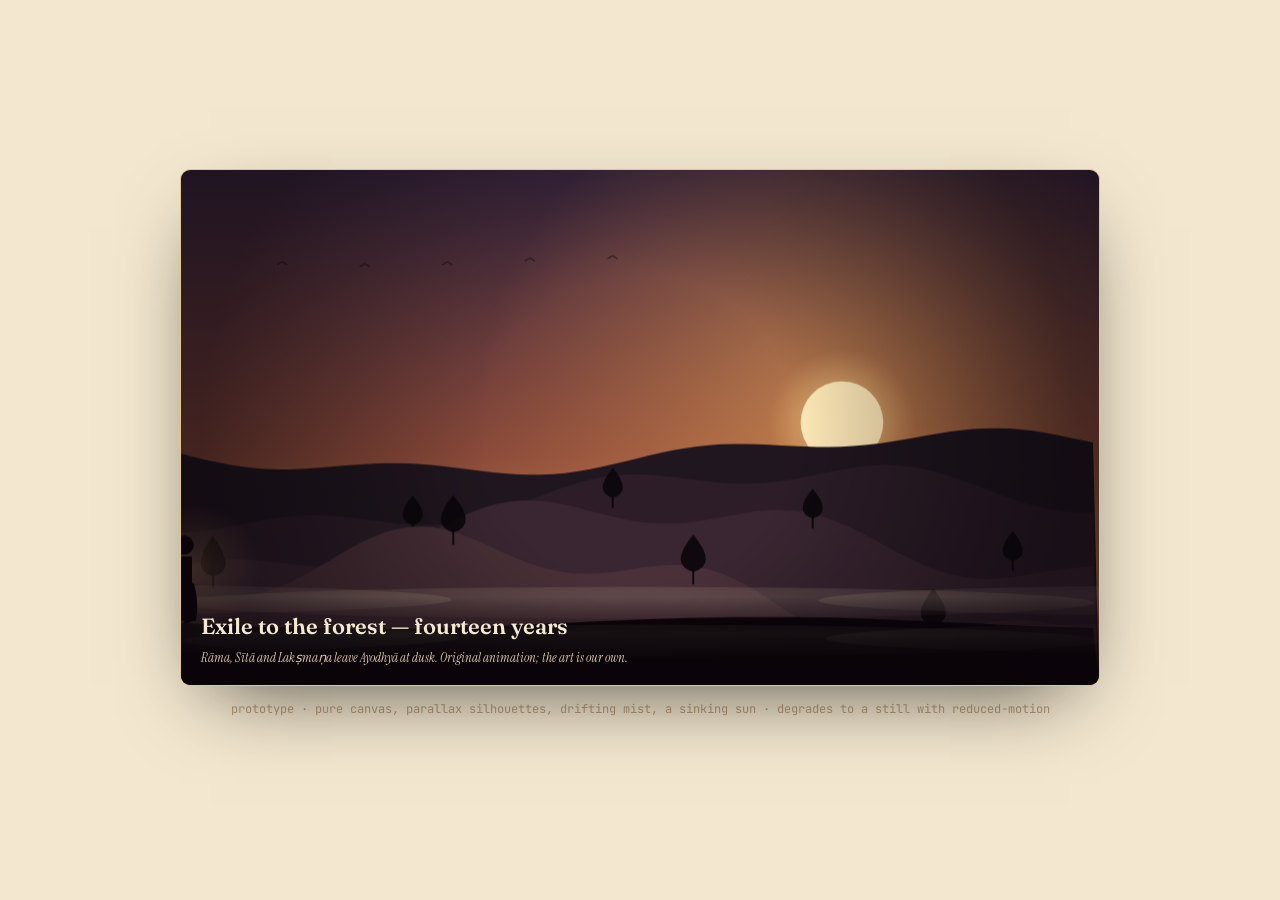
==== scene-demo.html @ 039452ec "Phase 3 prototype: animated story scene — The Exile (canvas) Show the animation technique with a rea" ====
<!doctype html>
<html lang="en" class="theme-gupta theme-light">
<head>
  <meta charset="utf-8" />
  <meta name="viewport" content="width=device-width, initial-scale=1" />
  <title>Story scene — prototype (The Exile)</title>
  <link rel="stylesheet" href="design/bharat-styles.css" />
  <link rel="stylesheet" href="design/theme-gupta.css" />
  <style>
    body { margin: 0; background: #1a0f14; display: grid; place-items: center; min-height: 100vh; font-family: var(--font-sans); }
    .stage { width: min(920px, 94vw); }
    .scene-frame {
      position: relative; aspect-ratio: 16/9; border-radius: 10px; overflow: hidden;
      border: 1px solid color-mix(in oklab, #cba233 45%, transparent);
      box-shadow: 0 30px 80px -30px rgba(0,0,0,.7);
    }
    .scene-frame canvas { width: 100%; height: 100%; display: block; }
    .scene-cap {
      position: absolute; left: 0; right: 0; bottom: 0; padding: 18px 20px 16px;
      background: linear-gradient(to top, rgba(10,4,10,.8), transparent);
      color: #f4ead2; font-family: var(--font-display); font-size: 22px; font-weight: 600;
    }
    .scene-cap em { font-family: var(--font-italic); font-style: italic; display: block; font-size: 13px; font-weight: 400; color: #d8c4a4; margin-top: 4px; }
    .note { color: #b89a78; font-family: var(--font-mono); font-size: 12px; margin-top: 14px; text-align: center; }
  </style>
</head>
<body>
  <div class="stage">
    <div class="scene-frame">
      <canvas id="scene"></canvas>
      <div class="scene-cap">Exile to the forest — fourteen years
        <em>Rāma, Sītā and Lakṣmaṇa leave Ayodhyā at dusk. Original animation; the art is our own.</em>
      </div>
    </div>
    <p class="note">prototype · pure canvas, parallax silhouettes, drifting mist, a sinking sun · degrades to a still with reduced-motion</p>
  </div>
  <script type="module">
    import { mountScene, sceneExile } from "./src/story-scene.js";
    mountScene(document.getElementById("scene"), sceneExile);
  </script>
</body>
</html>
---- design/bharat-styles.css ----
@import url('https://fonts.googleapis.com/css2?family=Inter:wght@300;400;500;600;700&family=JetBrains+Mono:wght@400;500&family=Fraunces:opsz,wght@9..144,300;9..144,400;9..144,500;9..144,600&family=Instrument+Serif:ital@0;1&family=Rozha+One&family=Karla:wght@400;600;700&family=Noto+Sans+Gurmukhi&family=Noto+Sans+Gujarati&family=Noto+Sans+Oriya&display=swap');

/* Bharati Inspired — our own OFL display face (build_bharati_font.py).
   Bharati-INSPIRED original design (monoline, no shirorekha headline bar);
   NOT the IIT Madras Bharati glyphs. Use via the .bharati utility class. */
@font-face {
  font-family: "Bharati Inspired";
  src: url("assets/fonts/BharatiInspired-Regular.woff2") format("woff2"),
       url("assets/fonts/BharatiInspired-Regular.ttf") format("truetype");
  font-weight: 400;
  font-style: normal;
  font-display: swap;
}
.bharati { font-family: "Bharati Inspired", var(--font-sans, sans-serif); letter-spacing: 0.01em; }

/* Noto self-hosted Indic fonts — bundle_noto_fonts.py · all SIL OFL 1.1.
   So Brahmi/Grantha/Devanagari/… specimen lines always render (no tofu). */
@font-face { font-family:"Noto Sans Brahmi"; src:url("assets/fonts/noto/NotoSansBrahmi-Regular.woff2") format("woff2"); font-display:swap; }
@font-face { font-family:"Noto Sans Grantha"; src:url("assets/fonts/noto/NotoSansGrantha-Regular.woff2") format("woff2"); font-display:swap; }
@font-face { font-family:"Noto Sans Devanagari"; src:url("assets/fonts/noto/NotoSansDevanagari-Regular.woff2") format("woff2"); font-display:swap; }
@font-face { font-family:"Noto Sans Tamil"; src:url("assets/fonts/noto/NotoSansTamil-Regular.woff2") format("woff2"); font-display:swap; }
@font-face { font-family:"Noto Sans Telugu"; src:url("assets/fonts/noto/NotoSansTelugu-Regular.woff2") format("woff2"); font-display:swap; }
@font-face { font-family:"Noto Sans Kannada"; src:url("assets/fonts/noto/NotoSansKannada-Regular.woff2") format("woff2"); font-display:swap; }
@font-face { font-family:"Noto Sans Malayalam"; src:url("assets/fonts/noto/NotoSansMalayalam-Regular.woff2") format("woff2"); font-display:swap; }
@font-face { font-family:"Noto Sans Bengali"; src:url("assets/fonts/noto/NotoSansBengali-Regular.woff2") format("woff2"); font-display:swap; }
@font-face { font-family:"Noto Sans Gujarati"; src:url("assets/fonts/noto/NotoSansGujarati-Regular.woff2") format("woff2"); font-display:swap; }
@font-face { font-family:"Noto Sans Gurmukhi"; src:url("assets/fonts/noto/NotoSansGurmukhi-Regular.woff2") format("woff2"); font-display:swap; }
@font-face { font-family:"Noto Sans Oriya"; src:url("assets/fonts/noto/NotoSansOriya-Regular.woff2") format("woff2"); font-display:swap; }
@font-face { font-family:"Noto Sans Sinhala"; src:url("assets/fonts/noto/NotoSansSinhala-Regular.woff2") format("woff2"); font-display:swap; }
@font-face { font-family:"Noto Sans Meetei Mayek"; src:url("assets/fonts/noto/NotoSansMeeteiMayek-Regular.woff2") format("woff2"); font-display:swap; }
@font-face { font-family:"Noto Sans Ol Chiki"; src:url("assets/fonts/noto/NotoSansOlChiki-Regular.woff2") format("woff2"); font-display:swap; }
.f-brahmi { font-family:"Noto Sans Brahmi", sans-serif; }
.f-grantha { font-family:"Noto Sans Grantha", sans-serif; }
.f-devanagari { font-family:"Noto Sans Devanagari", sans-serif; }
.f-tamil { font-family:"Noto Sans Tamil", sans-serif; }
.f-telugu { font-family:"Noto Sans Telugu", sans-serif; }
.f-kannada { font-family:"Noto Sans Kannada", sans-serif; }
.f-malayalam { font-family:"Noto Sans Malayalam", sans-serif; }
.f-bengali { font-family:"Noto Sans Bengali", sans-serif; }
.f-gujarati { font-family:"Noto Sans Gujarati", sans-serif; }
.f-gurmukhi { font-family:"Noto Sans Gurmukhi", sans-serif; }
.f-odia { font-family:"Noto Sans Oriya", sans-serif; }
.f-sinhala { font-family:"Noto Sans Sinhala", sans-serif; }
.f-meitei { font-family:"Noto Sans Meetei Mayek", sans-serif; }
.f-olchiki { font-family:"Noto Sans Ol Chiki", sans-serif; }

* { box-sizing: border-box; }
[hidden] { display: none !important; }

/* ============================================================
   INK & CRIMSON — Bharat Atlas editorial brand (light theme).
   Bold newsroom look: near-black ink + a confident crimson accent
   on white. Every page reads from these tokens, so the whole site
   re-skins from this one block.
     primary  #16151a  near-black ink (headlines, brand, wordmark)
     accent   #d33a2c  crimson        (links, CTAs, emphasis)
     paper    white · panels warm-grey
   ============================================================ */
:root {
  /* ────────────────────────────────────────────────────────────────
     BHARAT — aligned to sinhaankur.com's design framework.
     Warm off-white paper, amber-gold accent, serif-forward (Fraunces),
     Inter body, JetBrains mono. Gold reads as turmeric/marigold here —
     an Indian warmth that IS the personal brand. Ink is the voice; gold
     is the accent. Every page re-skins from these tokens.
     ──────────────────────────────────────────────────────────────── */
  --brand:            #262320;   /* warm near-black ink — headlines, links, brand voice */
  --brand-ink:        #0a0a0a;   /* near-black for hovers */
  --brand-tint:       #ece8e0;   /* pale ink wash (panels) */
  --accent:           #cc8900;   /* amber-gold (turmeric) — CTAs, emphasis, links, live */
  --accent-ink:       #a06b00;   /* deep amber — hovers */
  --accent-tint:      #f7ecd2;   /* pale gold wash */

  /* warm neutrals (light) — sinhaankur.com paper */
  --background:       #f6f5f1;   /* warm off-white paper */
  --foreground:       #1a1917;   /* near-black ink */
  --muted:            #ece9e2;   /* warm panel fill */
  --muted-foreground: #6b665e;   /* muted warm grey text */
  --border:           #d6d0cb;   /* warm hairline */
  --border-strong:    #c3bcb2;
  --card:             #fbfaf7;   /* card paper — a touch lighter than bg */
  --surface:          #fbfaf7;   /* warm near-white for chips/menus/overlays */
  --surface-2:        #efece5;   /* second surface — hover rows, wells */

  /* semantic (kept for existing pages) */
  --warm:     var(--accent);
  --positive: #00bb7f;           /* emerald (from sinhaankur.com chart-2) */
  --pop:      var(--accent);
  --indigo:   #1447e6;           /* blue-dye — secondary hue (sinhaankur chart-1) */
  --gold:     var(--accent);     /* gold IS the accent now */

  --radius: 0.625rem;
  --radius-sm: 0.375rem;
  --radius-lg: 0.875rem;
  --radius-full: 999px;

  /* type — matches sinhaankur.com: Fraunces display · Inter body · JetBrains mono */
  --font-sans: 'Inter', 'Segoe UI', system-ui, -apple-system, sans-serif;
  --font-mono: 'JetBrains Mono', ui-monospace, SFMono-Regular, Menlo, monospace;
  --font-display: 'Fraunces', 'Instrument Serif', Georgia, serif;
  --font-italic: 'Instrument Serif', Georgia, serif;
  --font-serif: 'Instrument Serif', 'Fraunces', Georgia, serif;   /* alias used by newer pages */

  /* ── TYPE SCALE — one rhythm for the whole site (Vox-style, ~1.2 ratio) ──
     Use these instead of ad-hoc px. Fluid where it helps. */
  --fs-3xs: 0.66rem;    /*  ~10.5px — mono micro-labels, eyebrows        */
  --fs-2xs: 0.75rem;    /*  ~12px   — small mono labels, meta            */
  --fs-xs:  0.82rem;    /*  ~13px   — captions, fine print               */
  --fs-sm:  0.9rem;     /*  ~14px   — secondary body, card text          */
  --fs-base:1rem;       /*  ~16px   — body                               */
  --fs-md:  1.125rem;   /*  ~18px   — lede / large body                  */
  --fs-lg:  1.375rem;   /*  ~22px   — card & block headings              */
  --fs-xl:  clamp(1.5rem, 3vw, 2rem);      /* section headings (h2)      */
  --fs-2xl: clamp(1.9rem, 4.4vw, 2.8rem);  /* page headings (h1)         */
  --fs-3xl: clamp(2.4rem, 6vw, 4rem);      /* hero display               */

  /* ── SPACING SCALE — 4px base, consistent rhythm ── */
  --sp-1: 0.25rem; --sp-2: 0.5rem; --sp-3: 0.75rem; --sp-4: 1rem;
  --sp-5: 1.5rem;  --sp-6: 2rem;   --sp-8: 3rem;    --sp-10: 4rem;  --sp-12: 6rem;

  /* ── ELEVATION — one shadow ladder (replaces ad-hoc box-shadows) ── */
  --shadow-xs: 0 1px 2px rgba(22,21,26,0.06);
  --shadow-sm: 0 2px 8px rgba(22,21,26,0.06);
  --shadow-md: 0 8px 24px -8px rgba(22,21,26,0.18);
  --shadow-lg: 0 18px 44px -20px rgba(22,21,26,0.30);
  --shadow-xl: 0 30px 70px -30px rgba(22,21,26,0.40);
  --ring: 0 0 0 3px var(--accent-tint);       /* focus / active ring */

  --pad-x: 1.5rem;
  --measure: 42rem;              /* comfortable reading measure */
}
@media (min-width: 768px) { :root { --pad-x: 3rem; } }

/* ── Consistent focus-visible ring site-wide (accessibility + polish) ── */
:where(a, button, input, select, textarea, [tabindex]):focus-visible {
  outline: 2px solid var(--accent); outline-offset: 2px; border-radius: var(--radius-sm);
}

html, body {
  margin: 0; padding: 0;
  background: var(--background);
  color: var(--foreground);
  font-family: var(--font-sans);
  font-size: 15px;
  line-height: 1.6;
  -webkit-font-smoothing: antialiased;
  -moz-osx-font-smoothing: grayscale;
}
a { color: var(--brand); text-decoration: none; border-bottom: 1px solid var(--border-strong); transition: color 0.15s, border-color 0.15s; }
a:hover { color: var(--brand-ink); border-color: var(--brand); }

.mono { font-family: var(--font-mono); }
.display {
  font-family: var(--font-display);
  font-weight: 400;
  line-height: 1.1;
  letter-spacing: -0.01em;
}
.display em { font-family: var(--font-italic); font-style: italic; }
.eyebrow {
  font-family: var(--font-mono);
  font-size: 10.5px;
  letter-spacing: 0.08em;
  text-transform: uppercase;
  color: var(--muted-foreground);
}

/* ═══════════ INDIC CHROME (site-nav.js header + footer) ═══════════
   The global header + footer wear the Indic skin faithful to atlas-app's
   SiteHeader/SiteFooter (handoff Atlas Header/Footer.dc.html): stone header,
   vermilion accent, gold seal-ring, dark-brown footer with an 8-script band.
   These --chrome-* tokens are LOCAL to the chrome so the map/page body keeps its
   own amber-gold theme; only the header + footer read them. */
:root {
  --chrome-ground:  #ece3cd;   /* stone header ground */
  --chrome-surface: #f6f0e1;   /* menus / hover wells */
  --chrome-ink:     #2a2018;   /* ink text */
  --chrome-muted:   #6b5c48;   /* muted */
  --chrome-line:    #3a2c1e;   /* 2px rule */
  --chrome-hair:    rgba(58,44,30,.28);
  --chrome-accent:  #cc8900;   /* HOUSE GOLD (Atomic Design System) — CTA, active, hover */
  --chrome-accent-600: #a06b00;
  --chrome-band:    #cc8900;   /* house gold — seal-ring + footer accent */
  --chrome-foot:    #38221a;   /* dark-brown footer ground */
  --chrome-foot-tx: #f0e6d0;   /* footer cream text */
  --chrome-ui:      'Karla', system-ui, -apple-system, sans-serif;
  --chrome-display: 'Rozha One', 'Fraunces', Georgia, serif;
  --chrome-mono:    var(--font-mono);
}

#nav {
  position: sticky; top: 0; z-index: 1000;
  background: var(--chrome-ground);
  border-bottom: 2px solid var(--chrome-line);
  font-family: var(--chrome-ui);
}
.snav-bar {
  display: flex; align-items: center; gap: 26px;
  padding: 9px var(--pad-x);
}
/* ── brand: seal-ring + Bharat. lockup ── */
.brand { display: flex; align-items: center; gap: 11px; text-decoration: none; color: var(--chrome-ink); }
.bha-seal { flex: none; color: var(--chrome-ink); overflow: visible; }
/* grand seal: engraved sunburst rays + a ring that wakes on hover */
.bha-seal .bha-rays { transform-origin: 50px 50px; transition: opacity .5s ease; opacity: .9; }
.bha-seal .bha-ring { transform-origin: 50px 50px; transition: transform 1.1s cubic-bezier(.22,.61,.36,1); }
.brand:hover .bha-seal .bha-ring, .sfoot-brand:hover .bha-seal .bha-ring { transform: rotate(30deg); }
.brand:hover .bha-seal .bha-rays, .sfoot-brand:hover .bha-seal .bha-rays { opacity: 1; }
.brand-lockup { display: flex; flex-direction: column; line-height: 1; }
.brand-word {
  font-family: var(--chrome-display); font-size: 22px; font-weight: 400;
  letter-spacing: 0; color: var(--chrome-ink); line-height: 1;
}
.brand-stop { color: var(--chrome-band); }
.brand-tag { font-family: var(--chrome-ui); font-size: 8.5px; letter-spacing: 0.22em; color: var(--chrome-band); margin-top: 4px; }
.brand:hover .brand-word { color: var(--chrome-accent); }

/* ───────── grouped nav (site-nav.js) ───────── */
.snav-groups { display: flex; gap: 20px; align-items: center; }
.snav-group { position: relative; }
.snav-top {
  background: transparent; border: none; cursor: pointer;
  font-family: var(--chrome-ui); font-size: 14.5px; font-weight: 600; letter-spacing: 0;
  color: var(--chrome-ink); padding: 6px 0; border-bottom: 3px solid transparent;
  display: inline-flex; align-items: center; gap: 6px;
}
.snav-top:hover { color: var(--chrome-accent); }
.snav-group.is-current .snav-top { color: var(--chrome-accent); border-bottom-color: var(--chrome-band); }
.snav-ico-sec { color: var(--chrome-band); flex: none; margin-right: 2px; vertical-align: -2px; }
.snav-top:hover .snav-ico-sec, .snav-group.is-current .snav-ico-sec { color: var(--chrome-accent); }
.snav-caret { font-size: 8px; opacity: 0.55; }
.snav-menu {
  position: absolute; top: 100%; left: 0; min-width: 244px;
  background: var(--chrome-surface); border: 1.5px solid var(--chrome-line);
  border-radius: 0; padding: 0.35rem; margin-top: 9px;
  display: none; flex-direction: column; gap: 1px; z-index: 1100;
  box-shadow: 6px 6px 0 rgba(42,32,24,.18);
}
.snav-group:hover .snav-menu, .snav-group.open .snav-menu { display: flex; }
/* #nav-scoped so these always beat html.theme-dark a (the page ships theme-dark) */
#nav .snav-menu a {
  font-family: var(--chrome-ui); font-size: 13.5px; letter-spacing: 0;
  color: var(--chrome-ink); text-decoration: none; padding: 0.5rem 0.65rem;
  border-radius: 0; border: none; display: flex; align-items: flex-start; gap: 0.6rem;
}
#nav .snav-menu a .snav-t { display: block; color: var(--chrome-ink); }
#nav .snav-menu a:hover { color: var(--chrome-accent); background: color-mix(in srgb, var(--chrome-band) 16%, transparent); }
#nav .snav-menu a:hover .snav-t { color: var(--chrome-accent); }
.snav-ico { flex: none; width: 1.25em; text-align: center; font-size: 14px; line-height: 1.35; opacity: 0.85; }
#nav .snav-menu a:not(.snav-has-hint) .snav-ico { opacity: 0.45; }
.snav-body { display: flex; flex-direction: column; gap: 1px; min-width: 0; }
#nav .snav-menu a.snav-cur { background: color-mix(in srgb, var(--chrome-accent) 12%, transparent); box-shadow: inset 3px 0 0 var(--chrome-accent); }
#nav .snav-menu a.snav-cur .snav-t { color: var(--chrome-accent); font-weight: 600; }
.snav-ext { font-size: 0.85em; opacity: 0.6; }
#nav .snav-menu a .snav-hint { font-size: 10.5px; color: var(--chrome-muted); letter-spacing: 0.01em; line-height: 1.35; }
#nav .snav-menu a:hover .snav-hint { color: var(--chrome-ink); }
#nav .snav-front .snav-t { color: var(--chrome-accent); font-weight: 700; }

/* ── L3 nested nav (items with children[]) ── */
#nav .snav-sub { display: flex; flex-direction: column; }
#nav .snav-sublist { display: flex; flex-direction: column; margin: 2px 0 4px 0;
  border-left: 1px solid color-mix(in srgb, var(--chrome-accent) 32%, transparent); margin-left: 22px; }
#nav .snav-sublist a { padding-top: 5px; padding-bottom: 5px; }
#nav .snav-sublist a .snav-t { font-size: 12.5px; }
#nav .snav-sublist .snav-ico { display: none; }        /* L3 rows are text-forward */
#nav .snav-menu a.snav-has-kids { font-weight: 600; }

/* ── actions: search field + CTA ── */
.snav-actions { display: flex; align-items: center; gap: 14px; margin-left: auto; }
.snav-search {
  display: flex; align-items: center; gap: 10px; cursor: pointer;
  border: 1.5px solid var(--chrome-hair); background: transparent; color: var(--chrome-muted);
  padding: 8px 12px; font: 400 12.5px var(--chrome-ui); border-radius: 0; min-width: 170px;
}
.snav-search:hover { border-color: var(--chrome-ink); color: var(--chrome-ink); }
.snav-search-label { white-space: nowrap; }
.snav-search-key { margin-left: auto; border: 1px solid var(--chrome-hair); padding: 0 5px; font: 400 10.5px var(--chrome-mono); }
.snav-cta {
  display: inline-block; background: var(--chrome-accent); color: var(--chrome-surface);
  padding: 10px 18px; font: 600 14px var(--chrome-ui); text-decoration: none; border-radius: 0;
  transition: background .16s ease, transform .12s cubic-bezier(.2,.7,.2,1), box-shadow .16s ease;
}
.snav-cta:hover { background: var(--chrome-accent-600); color: var(--chrome-surface); transform: translateY(-1px); box-shadow: 3px 4px 0 rgba(42,32,24,.25); }
.snav-cta:active { transform: translateY(1px); box-shadow: none; }
.sfoot-sub { transition: transform .12s cubic-bezier(.2,.7,.2,1), box-shadow .16s ease; }
.sfoot-sub:hover { transform: translateY(-1px); box-shadow: 3px 4px 0 rgba(0,0,0,.3); }
.sfoot-sub:active { transform: translateY(1px); box-shadow: none; }
html[data-reduce-motion="1"] .snav-cta:hover, html[data-reduce-motion="1"] .sfoot-sub:hover { transform: none; box-shadow: none; }

.snav-burger { display: none; background: transparent; border: 1.5px solid var(--chrome-ink); color: var(--chrome-ink); width: 40px; height: 40px; font-size: 18px; cursor: pointer; border-radius: 0; }

@media (max-width: 900px) {
  .snav-burger { display: block; order: 3; }
  .brand { order: 1; margin-right: auto; }
  .snav-search-label, .snav-search-key { display: none; }
  .snav-search { min-width: 40px; padding: 8px 10px; }
  .snav-groups { order: 4; display: none; position: absolute; top: 100%; left: 0; right: 0;
    max-height: calc(100vh - 56px); overflow-y: auto;
    background: var(--chrome-surface); border-bottom: 2px solid var(--chrome-line);
    flex-direction: column; align-items: stretch; gap: 0; padding: 0.25rem var(--pad-x) 1rem; }
  .snav.snav-open .snav-groups { display: flex; }
  .snav-group { width: 100%; border-bottom: 1px solid var(--chrome-hair); }
  .snav-group:last-child { border-bottom: 0; }
  .snav-top { width: 100%; text-align: left; display: flex; justify-content: space-between; align-items: center;
    padding: 0.85rem 0.4rem; font-size: 15px; border-bottom: 0; }
  .snav-top .snav-caret { transition: transform 0.15s ease; }
  .snav-group.open .snav-top .snav-caret { transform: rotate(180deg); }
  .snav-group.is-current .snav-top { box-shadow: inset 3px 0 0 var(--chrome-band); }
  .snav-menu { position: static; display: none; border: none; box-shadow: none; padding: 0 0 0.5rem 0.6rem; margin: 0; background: transparent; }
  .snav-group.open .snav-menu { display: flex; }
  .snav-group:hover .snav-menu { display: none; }
  .snav-menu a { padding: 0.6rem 0.5rem; }
}

/* ───────── Indic footer (site-nav.js) ───────── */
#sfoot { margin-top: 4rem; background: var(--chrome-foot); color: var(--chrome-foot-tx); font-family: var(--chrome-ui); }
#sfoot a { color: var(--chrome-foot-tx); text-decoration: none; }
#sfoot a:hover { color: var(--chrome-band); }
.sfoot-news { max-width: 1240px; margin: 0 auto; padding: 34px var(--pad-x); display: flex; align-items: center; justify-content: space-between; gap: 24px; flex-wrap: wrap; border-bottom: 1px solid color-mix(in srgb, var(--chrome-band) 35%, transparent); }
.sfoot-news-t { font-family: var(--chrome-display); font-size: 24px; margin: 0; color: var(--chrome-foot-tx); }
.sfoot-news-s { font-size: 13px; color: rgba(240,230,208,.65); margin: 6px 0 0; max-width: 52ch; }
.sfoot-news-form { display: flex; }
.sfoot-input { background: transparent; border: 1.5px solid rgba(240,230,208,.4); color: var(--chrome-foot-tx); padding: 11px 14px; font: 400 14px var(--chrome-ui); min-width: 210px; outline: none; border-radius: 0; }
.sfoot-sub { background: var(--chrome-band); color: #2a1610; border: 0; padding: 11px 20px; font: 700 14px var(--chrome-ui); cursor: pointer; border-radius: 0; }
.sfoot-cols { max-width: 1240px; margin: 0 auto; padding: 40px var(--pad-x) 46px; display: grid; grid-template-columns: 1.4fr repeat(3, 1fr); gap: 38px 30px; }
@media (max-width: 760px) { .sfoot-cols { grid-template-columns: 1fr 1fr; } }
.sfoot-mark { display: inline-flex; align-items: center; gap: 11px; }
.sfoot-brand .bha-seal { color: var(--chrome-foot-tx); }
.sfoot-brand .brand-word { color: var(--chrome-foot-tx); }
.sfoot-credo-p { font-style: italic; font-size: 13.5px; color: rgba(240,230,208,.75); margin: 16px 0 0; }
.sfoot-social { display: flex; gap: 16px; margin-top: 14px; font-size: 12.5px; }
.sfoot-col { display: flex; flex-direction: column; gap: 9px; }
.sfoot-h { display: inline-flex; align-items: center; gap: 8px; font-family: var(--chrome-ui); font-size: 10.5px; letter-spacing: 0.14em; text-transform: uppercase; color: var(--chrome-band); border-bottom: 1px solid color-mix(in srgb, var(--chrome-band) 40%, transparent); padding-bottom: 9px; margin-bottom: 8px; }
.sfoot-h-ico { color: var(--chrome-band); flex: none; }
.sfoot-col { gap: 2px; }
.sfoot-link { display: inline-flex; align-items: center; gap: 9px; font-size: 14px; line-height: 1; padding: 6px 8px 6px 0; border-radius: 0; transition: color .14s ease, transform .12s cubic-bezier(.2,.7,.2,1); }
.sfoot-link:hover { transform: translateX(3px); }
.sfoot-lico { flex: none; color: color-mix(in srgb, var(--chrome-foot-tx) 55%, var(--chrome-band)); opacity: .8; transition: color .14s ease, opacity .14s ease; }
.sfoot-link:hover .sfoot-lico { color: var(--chrome-band); opacity: 1; }
.sfoot-saw { height: 10px; background-image: conic-gradient(from 135deg at 50% 0%, color-mix(in srgb, var(--chrome-band) 55%, transparent) 0deg 90deg, transparent 90deg 360deg); background-size: 14px 10px; background-repeat: repeat-x; }
.sfoot-base { max-width: 1240px; margin: 0 auto; padding: 16px var(--pad-x) 22px; display: flex; align-items: center; justify-content: space-between; gap: 16px; flex-wrap: wrap; font-size: 12.5px; color: rgba(240,230,208,.6); border-top: 1px solid color-mix(in srgb, var(--chrome-band) 30%, transparent); }
.sfoot-scripts { font-size: 15px; letter-spacing: 0.4em; color: rgba(240,230,208,.8);
  font-family: 'Noto Sans Devanagari','Noto Sans Bengali','Noto Sans Gurmukhi','Noto Sans Gujarati','Noto Sans Oriya','Noto Sans Telugu','Noto Sans Kannada','Noto Sans Malayalam', var(--chrome-ui), sans-serif; }
.sfoot-credo { font-size: 10.5px; letter-spacing: 0.12em; color: var(--chrome-band); }

/* ───────── News-bubble map layer ───────── */
.news-toggle-ctl { margin: 8px; }
.news-toggle-btn {
  background: oklch(0.975 0.006 80 / 0.92); color: var(--foreground);
  border: 1px solid var(--border-strong); border-radius: var(--radius-sm);
  font-family: var(--font-mono); font-size: 11px; letter-spacing: 0.03em;
  padding: 0.4rem 0.7rem; cursor: pointer; backdrop-filter: blur(8px);
}
.news-toggle-btn:hover { border-color: var(--foreground); }
.news-toggle-btn.on { background: var(--warm); color: oklch(0.97 0 0); border-color: transparent; font-weight: 600; }
.news-bubble { animation: bubblePulse 2.6s ease-in-out infinite; }
.news-bubble--flag { animation: bubblePulse 1.6s ease-in-out infinite; }
@keyframes bubblePulse { 0%,100% { opacity: 0.85; } 50% { opacity: 0.45; } }
.news-bubble-tip {
  background: var(--surface); color: var(--foreground);
  border: 1px solid var(--border-strong); border-radius: var(--radius-sm);
  font-family: var(--font-sans); font-size: 11px; line-height: 1.4; padding: 6px 9px;
}
.news-bubble-tip b { color: oklch(0.48 0.150 78); }
.leaflet-tooltip.news-bubble-tip::before { display: none; }

/* Hazard & zoning pins — annotate the map with pinned CRZ/unsafe/flood/channel data */
.haz-divicon { background: none; border: none; }
.haz-pin {
  width: 26px; height: 26px; display: flex; align-items: center; justify-content: center;
  font-size: 14px; line-height: 1; border-radius: 50%;
  background: color-mix(in oklch, var(--hc) 30%, oklch(0.14 0.01 250)); color: #fff;
  border: 2px solid var(--hc); box-shadow: 0 1px 6px oklch(0 0 0 / 0.55);
  cursor: pointer; position: relative;
}
.haz-pin:hover { transform: scale(1.15); transition: transform .12s; }
/* "built where water returns" pins pulse gently so the developer-on-floodplain story stands out */
.haz-pin--enc { background: color-mix(in oklch, var(--hc) 45%, oklch(0.14 0.01 250)); animation: hazEncPulse 2.4s ease-in-out infinite; }
@keyframes hazEncPulse { 0%,100% { box-shadow: 0 1px 6px oklch(0 0 0 / 0.55); } 50% { box-shadow: 0 1px 6px oklch(0 0 0 / 0.55), 0 0 0 5px oklch(0.66 0.20 32 / 0.22); } }
.haz-pin-n {
  position: absolute; top: -5px; right: -5px; min-width: 13px; height: 13px; padding: 0 2px;
  border-radius: 999px; background: var(--hc); color: #0c0c0c;
  font-family: var(--font-mono); font-size: 8.5px; font-weight: 700;
  display: flex; align-items: center; justify-content: center; box-sizing: border-box;
}
.haz-tip {
  background: oklch(0.15 0.01 250); color: var(--foreground);
  border: 1px solid var(--border-strong); border-radius: var(--radius-sm);
  font-family: var(--font-sans); font-size: 11px; line-height: 1.5; padding: 6px 9px; max-width: 260px;
}
.haz-tip b { color: var(--foreground); }
.leaflet-tooltip.haz-tip::before { display: none; }
.mlp-dim { color: var(--muted-foreground); font-size: 8.5px; }

.country-pick {
  display: inline-flex; align-items: center; margin-left: 0.6rem;
  background: oklch(0.97 0 0); border: 1px solid var(--border-strong);
  border-radius: 999px; padding: 0 0.25rem;
}
.country-pick select {
  background: transparent; color: var(--foreground); border: none; outline: none;
  font-family: var(--font-mono); font-size: 11px; letter-spacing: 0.03em;
  padding: 4px 6px 4px 10px; cursor: pointer; appearance: none;
  -webkit-appearance: none; -moz-appearance: none;
  padding-right: 1.6rem;
  background-image: url("data:image/svg+xml;utf8,<svg xmlns='http://www.w3.org/2000/svg' width='10' height='10' viewBox='0 0 10 10'><path d='M2 3.5l3 3 3-3' stroke='%23b3b3b3' stroke-width='1.2' fill='none' stroke-linecap='round'/></svg>");
  background-repeat: no-repeat; background-position: right 0.5rem center;
}
.country-pick select option { background: var(--surface); color: var(--foreground); }
.country-pick:hover { border-color: var(--foreground); }

/* ─────── India fiscal section — single-screen ─────── */
.india-fullbleed {
  background: oklch(1 0 0);
  max-width: none;
  padding: 0;
  margin: 0;
  width: 100%;
}
.india-shell {
  display: grid;
  grid-template-columns: minmax(0, 1.7fr) minmax(360px, 0.95fr);
  height: calc(100vh - 56px);
  min-height: 720px;
  width: 100%;
  transition: grid-template-columns 0.28s ease;
}
/* EMBED MODE (inside the hero app's ?embed=1 panel): no site header, so use the full
   viewport height and drop the 720px floor. On a narrow panel, stack the map over its
   side-panel (single column) so the map fills the width and its tiles load properly. */
html.embed-mode body { margin: 0; }
html.embed-mode .india-shell { height: 100vh; min-height: 0; }
@media (max-width: 760px) {
  html.embed-mode .india-shell { grid-template-columns: 1fr; grid-template-rows: 62vh auto; }
}
/* Immersive "India in pixels" mode — panel collapses, map goes near-full-width. */
.india-shell.map-expanded { grid-template-columns: 1fr 0fr; }
.india-shell.map-expanded .india-side-panel { opacity: 0; pointer-events: none; padding: 0; border: 0; }
@media (max-width: 980px) {
  .india-shell { grid-template-columns: 1fr; height: auto; min-height: 0; }
  .india-shell.map-expanded { grid-template-columns: 1fr; }
}

.india-map-side {
  position: relative;
  height: 100%;
  min-height: 0;
  padding: 0;                 /* full-bleed map (Worldmonitor-style) */
  background: oklch(1 0 0);
}
@media (max-width: 980px) {
  .india-map-side { padding: 0; height: 62vh; min-height: 460px; }
}

.india-side-panel {
  height: 100%;
  min-height: 0;
  overflow-y: auto;
  overflow-x: hidden;
  padding: 1.15rem 1.15rem 1.25rem;
  border-left: 1px solid var(--border);
  /* translucent glass panel floating over the map edge */
  background: oklch(0.11 0.004 250 / 0.82);
  backdrop-filter: blur(10px);
  display: flex;
  flex-direction: column;
  gap: 0.85rem;
}
@media (max-width: 980px) {
  .india-side-panel { height: auto; overflow: visible; border-left: none; border-top: 1px solid var(--border); background: oklch(1 0 0); backdrop-filter: none; }
}

.india-side-header {
  flex: 0 0 auto;
  display: flex;
  justify-content: space-between;
  align-items: flex-start;
  gap: 1rem;
}
.india-side-header .eyebrow { margin-bottom: 0.3rem; }
.india-display {
  font-size: clamp(1.25rem, 1.8vw, 1.6rem);
  line-height: 1.15;
  margin: 0 0 0.4rem;
}
.india-side-sub {
  font-size: 12px;
  line-height: 1.5;
  color: var(--muted-foreground);
  margin: 0;
  max-width: 460px;
}
.india-ref-link {
  font-family: var(--font-mono);
  font-size: 10.5px;
  letter-spacing: 0.04em;
  text-transform: uppercase;
  color: var(--muted-foreground);
  text-decoration: none;
  padding: 4px 10px;
  border: 1px solid var(--border-strong);
  border-radius: 999px;
  white-space: nowrap;
  flex: 0 0 auto;
}
.india-ref-link:hover { color: var(--foreground); border-color: var(--foreground); }

.india-controls {
  flex: 0 0 auto;
  display: flex;
  flex-direction: column;
  gap: 0.55rem;
  padding: 0.75rem;
  background: var(--surface);
  border: 1px solid var(--border);
  border-radius: var(--radius-lg);
}
.india-view-group { display: flex; gap: 4px; flex-wrap: wrap; }
.ind-btn {
  font-family: var(--font-mono);
  font-size: 11px;
  letter-spacing: 0.04em;
  text-transform: uppercase;
  padding: 6px 12px;
  border: 1px solid var(--border-strong);
  background: transparent;
  color: var(--muted-foreground);
  border-radius: 999px;
  cursor: pointer;
  transition: background 0.12s ease, color 0.12s ease, border-color 0.12s ease;
}
.ind-btn:hover { color: var(--foreground); border-color: var(--muted-foreground); }
/* Active layer button carries the warm accent (matching the map's active-layer badge
   + the "map is colouring by" panel) so the eye locks onto what's currently shown. */
.ind-btn.active { background: var(--warm); color: oklch(0.97 0 0); border-color: var(--warm); font-weight: 600; box-shadow: 0 0 0 3px oklch(0.82 0.16 78 / 0.18); }

.india-year-group {
  display: flex;
  align-items: center;
  gap: 0.75rem;
  flex: 1;
}
.india-year-label {
  font-size: 10.5px;
  letter-spacing: 0.05em;
  text-transform: uppercase;
  color: var(--muted-foreground);
}
.india-year-value {
  font-size: 13px;
  color: var(--foreground);
  min-width: 48px;
  text-align: right;
}
#india-year {
  flex: 1;
  -webkit-appearance: none;
  appearance: none;
  height: 4px;
  background: var(--border-strong);
  border-radius: 999px;
  outline: none;
  cursor: pointer;
}
#india-year::-webkit-slider-thumb {
  -webkit-appearance: none;
  appearance: none;
  width: 16px; height: 16px;
  border-radius: 50%;
  background: var(--foreground);
  border: 2px solid var(--surface);
  cursor: pointer;
  box-shadow: 0 1px 3px rgba(0,0,0,0.5);
}
#india-year::-moz-range-thumb {
  width: 14px; height: 14px;
  border-radius: 50%;
  background: var(--foreground);
  border: 2px solid var(--surface);
  cursor: pointer;
}

.india-fc-strip {
  display: grid;
  grid-template-columns: 1fr 5fr 4fr;
  gap: 2px;
  height: 6px;
  margin: 0.35rem 0 1.1rem;   /* extra bottom margin to make room for labels below */
  border-radius: 4px;
  overflow: visible;
  position: relative;
}
.india-fc-strip .fc-seg { position: relative; border-radius: 2px; }
.india-fc-strip .fc-seg .fc-label {
  position: absolute;
  top: 9px;        /* below the strip, not above the slider */
  left: 0;
  right: 0;
  text-align: center;
  font-family: var(--font-mono);
  font-size: 9px;
  color: var(--muted-foreground);
  letter-spacing: 0.03em;
  white-space: nowrap;
  overflow: hidden;
  text-overflow: ellipsis;
  pointer-events: none;
}
.india-fc-strip .fc-seg.fc-13 { background: oklch(0.32 0.02 240); }
.india-fc-strip .fc-seg.fc-14 { background: oklch(0.45 0.13 250); }
.india-fc-strip .fc-seg.fc-15 { background: oklch(0.55 0.18 30); }
.india-fc-strip .fc-marker {
  position: absolute;
  top: -3px; bottom: -3px;
  width: 2px;
  background: var(--foreground);
  border-radius: 2px;
  transition: left 0.15s ease;
  pointer-events: none;
  z-index: 2;
}

#india-map-wrap {
  position: relative;
  height: 100%;
  border-radius: 0;              /* full-bleed */
  overflow: hidden;
  border: none;
  background: var(--surface);
}
#india-map { height: 100%; width: 100%; background: oklch(1 0 0); }
.leaflet-control-attribution { background: oklch(0.97 0 0 / 0.7) !important; color: var(--muted-foreground) !important; font-size: 9.5px !important; padding: 2px 6px !important; }
.leaflet-control-attribution a { color: var(--muted-foreground) !important; }
.leaflet-control-zoom a {
  background: oklch(0.97 0 0) !important;
  color: var(--foreground) !important;
  border: 1px solid var(--border) !important;
}
/* basemap layer control (dark theme) */
.leaflet-control-layers {
  background: oklch(0.975 0.006 80 / 0.95) !important;
  border: 1px solid var(--border-strong) !important;
  color: var(--foreground) !important;
  border-radius: var(--radius-sm) !important;
  font-family: var(--font-mono) !important; font-size: 11px !important;
}
.leaflet-control-layers-toggle { background-color: oklch(0.97 0 0) !important; border: 1px solid var(--border) !important; }
.leaflet-control-layers label { color: var(--foreground) !important; margin: 2px 0 !important; }
.leaflet-control-layers-separator { border-top: 1px solid var(--border) !important; }
/* ── Unified LAYERS panel (top-left of the map) ───────────────────────────── */
.mlp {
  position: absolute; top: 12px; left: 12px; z-index: 600;
  background: oklch(0.15 0.005 240 / 0.94); border: 1px solid var(--border-strong);
  border-radius: var(--radius); padding: 9px 11px; width: 238px; max-width: 66vw;
  backdrop-filter: blur(4px); box-shadow: 0 4px 18px oklch(0 0 0 / 0.4);
  font-size: 11px; color: var(--foreground); max-height: 82%; overflow-y: auto;
}
.mlp-toggle {
  background: oklch(0.16 0.005 240 / 0.94); color: var(--foreground);
  border: 1px solid var(--border-strong); border-radius: var(--radius);
  font-family: var(--font-mono); font-size: 11px; padding: 5px 10px; cursor: pointer;
  backdrop-filter: blur(4px);
}
.mlp-toggle:hover { border-color: var(--warm); }
.mlp-head { display: flex; align-items: center; justify-content: space-between; margin-bottom: 4px; }
.mlp-title { font-family: var(--font-mono); font-size: 10px; letter-spacing: 0.1em; text-transform: uppercase; color: oklch(0.48 0.120 78); }
.mlp-collapse { background: none; border: none; color: var(--muted-foreground); cursor: pointer; font-size: 12px; line-height: 1; padding: 2px 4px; }
.mlp-collapse:hover { color: var(--foreground); }
.mlp-sec-h { font-family: var(--font-mono); font-size: 8.5px; letter-spacing: 0.08em; text-transform: uppercase; color: var(--muted-foreground); margin: 8px 0 4px; }
.mlp-bases, .mlp-data, .mlp-facets { display: flex; flex-wrap: wrap; gap: 3px; }
.mlp-presets { display: flex; flex-wrap: wrap; gap: 4px; }
.mlp-preset {
  font-family: var(--font-mono); font-size: 9.5px; padding: 3px 8px; border-radius: 999px;
  border: 1px solid var(--border); background: oklch(0.22 0.01 250); color: var(--foreground);
  cursor: pointer; transition: border-color .12s, background .12s, color .12s;
}
.mlp-preset:hover { border-color: var(--border-strong); }
.mlp-preset.on { background: oklch(0.66 0.16 250 / 0.25); border-color: oklch(0.66 0.16 250); color: oklch(0.48 0.100 250); }
.mlp-base, .mlp-data-btn, .mlp-facet {
  font-family: var(--font-mono); font-size: 9.5px; padding: 3px 7px; border-radius: 5px;
  border: 1px solid var(--border); background: oklch(0.97 0 0); color: var(--foreground);
  cursor: pointer; transition: border-color .12s, background .12s, color .12s;
}
.mlp-base:hover, .mlp-data-btn:hover, .mlp-facet:hover { border-color: var(--border-strong); }
.mlp-base.on, .mlp-data-btn.on { background: oklch(0.78 0.16 70 / 0.2); border-color: oklch(0.48 0.160 70); color: oklch(0.48 0.150 76); }
.mlp-facet { font-size: 9px; padding: 2px 6px; border-radius: 999px; }
.mlp-facet.on { background: oklch(0.72 0.13 200 / 0.22); border-color: oklch(0.48 0.130 200); color: oklch(0.48 0.110 200); }
.mlp-facets { margin-top: 5px; }
.mlp-check { display: flex; align-items: center; gap: 6px; font-size: 10.5px; color: var(--foreground); margin: 3px 0; cursor: pointer; }
.mlp-check input { accent-color: oklch(0.74 0.16 70); }
.mlp-check input:disabled { opacity: 0.4; }
.mlp-check:has(input:disabled) { color: var(--muted-foreground); cursor: not-allowed; }
/* Colour-strength dial — one slider scaling every data-colour fill vs the basemap */
.mlp-alpha { display: flex; align-items: center; gap: 6px; font-family: var(--font-mono); font-size: 9.5px; color: var(--muted-foreground); margin: 5px 0 2px; cursor: pointer; }
.mlp-alpha input { flex: 1; min-width: 60px; accent-color: oklch(0.74 0.16 70); }
.mlp-alpha #mlp-alpha-val { color: var(--foreground); min-width: 3.5ch; text-align: right; }
.mlp-legend { display: flex; flex-wrap: wrap; gap: 3px 8px; margin-top: 6px; padding-top: 5px; border-top: 1px dashed var(--border); }
.mlp-leg { display: flex; align-items: center; gap: 4px; font-size: 9.5px; color: var(--muted-foreground); font-family: var(--font-mono); }
.mlp-chip { width: 11px; height: 11px; border-radius: 3px; display: inline-block; }
.mlp-chip-flag { background: oklch(0.65 0.22 25); }
.mlp-leg-note { font-size: 9px; color: var(--muted-foreground); font-style: italic; }
/* Continuous gradient legend — matches the smooth choropleth (not fake chips). */
.mlp-grad-wrap { flex-basis: 100%; margin-top: 2px; }
.mlp-grad { display: block; height: 9px; border-radius: 3px; border: 1px solid oklch(1 0 0 / 0.12); }
.mlp-grad-ends { display: flex; justify-content: space-between; font-family: var(--font-mono); font-size: 8.5px; color: var(--muted-foreground); margin-top: 2px; }
.mlp-hint { font-size: 9.5px; color: var(--muted-foreground); line-height: 1.45; margin-top: 6px; padding-top: 5px; border-top: 1px dashed var(--border); }
.mlp-elev-legend { margin: 0 0 4px 22px; }
.mlp-elev-bar { height: 8px; border-radius: 3px; border: 1px solid var(--border); }
.mlp-elev-ticks { display: flex; justify-content: space-between; font-family: var(--font-mono); font-size: 8px; color: var(--muted-foreground); margin-top: 1px; }
.mlp-tip { font-size: 9px; line-height: 1.4; color: oklch(0.48 0.100 78); background: oklch(0.3 0.08 78 / 0.18); border-radius: 4px; padding: 3px 6px; margin: 2px 0 4px 22px; }
.mlp-tip b { color: oklch(0.48 0.120 78); }
.mlp-base { white-space: nowrap; }
.mlp-hd-add {
  margin-top: 4px; width: 100%; cursor: pointer; text-align: left;
  background: oklch(0.22 0.03 250 / 0.5); color: oklch(0.48 0.090 230);
  border: 1px dashed oklch(0.5 0.08 240 / 0.7); border-radius: 4px;
  padding: 3px 7px; font-family: var(--font-mono); font-size: 9px; letter-spacing: 0.02em;
}
.mlp-hd-add:hover { border-color: var(--warm); color: oklch(0.48 0.130 210); }
.mlp-live { font-family: var(--font-mono); font-size: 8px; color: oklch(0.48 0.200 25); letter-spacing: 0.05em; animation: mlp-pulse 2s ease-in-out infinite; }
@keyframes mlp-pulse { 0%,100% { opacity: 1; } 50% { opacity: 0.4; } }
.mlp-wx-time { font-family: var(--font-mono); font-size: 8px; color: var(--muted-foreground); margin-left: auto; }
.mlp-check { justify-content: flex-start; }
.map-home-btn {
  background: oklch(0.16 0.005 240 / 0.94); color: var(--foreground);
  border: 1px solid var(--border-strong); border-radius: 5px;
  font-family: var(--font-mono); font-size: 11px; padding: 5px 9px; cursor: pointer;
  backdrop-filter: blur(4px); box-shadow: 0 2px 8px oklch(0 0 0 / 0.4);
}
.map-home-btn:hover { border-color: var(--warm); color: oklch(0.48 0.150 78); }
/* Deep-zoom honesty note — bottom-centre when past the source's real resolution */
.deep-zoom-note {
  position: absolute; bottom: 62px; left: 50%; transform: translateX(-50%);
  z-index: 500; display: none; pointer-events: none;
  background: oklch(0.16 0.03 60 / 0.92); color: oklch(0.48 0.110 78);
  border: 1px solid oklch(0.5 0.12 70 / 0.6); border-radius: 999px;
  padding: 4px 12px; font-family: var(--font-mono); font-size: 10px;
  backdrop-filter: blur(4px); max-width: 90vw; text-align: center;
}

/* "Now showing" active-layer badge — top-centre, below the search box. Always tells
   the user which layer is colouring the map (CRZ / flood / zoning / money…). */
.active-layer-badge {
  position: absolute; top: 54px; left: 50%; transform: translateX(-50%);
  z-index: 620; cursor: pointer; display: flex; align-items: center; gap: 6px;
  background: oklch(0.16 0.01 250 / 0.92); border: 1px solid var(--border-strong);
  border-radius: 999px; padding: 3px 12px; backdrop-filter: blur(5px);
  font-size: 11px; color: var(--foreground); box-shadow: 0 2px 10px oklch(0 0 0 / 0.35);
  max-width: 82vw; white-space: nowrap; overflow: hidden; text-overflow: ellipsis;
  transition: border-color .15s, color .15s;
}
.active-layer-badge:hover { border-color: var(--warm); }
.active-layer-badge .alb-dot { width: 7px; height: 7px; border-radius: 50%; background: oklch(0.82 0.16 78); flex: none; box-shadow: 0 0 6px oklch(0.82 0.16 78 / 0.8); }
.active-layer-badge .alb-txt { overflow: hidden; text-overflow: ellipsis; }
@media (max-width: 640px) { .active-layer-badge { top: 46px; font-size: 10px; padding: 2px 9px; } }

/* Zoom-level + approximate-scale readout, bottom-centre (above the deep-zoom note) */
.zoom-readout {
  position: absolute; bottom: 12px; left: 50%; transform: translateX(-50%);
  z-index: 500; pointer-events: none; display: flex; align-items: center; gap: 9px;
  background: oklch(0.15 0.01 240 / 0.9); border: 1px solid var(--border-strong);
  border-radius: 999px; padding: 3px 11px; backdrop-filter: blur(4px);
  font-family: var(--font-mono); font-size: 10px; color: var(--muted-foreground);
}
.zoom-readout .zr-scale { display: flex; flex-direction: column; align-items: center; gap: 1px; }
.zoom-readout .zr-bar {
  display: block; height: 3px; min-width: 18px;
  background: oklch(0.82 0.02 240); border-radius: 2px;
  border-left: 1px solid oklch(0.82 0.02 240); border-right: 1px solid oklch(0.82 0.02 240);
  transition: width .15s ease;
}
.zoom-readout .zr-scale-lbl { font-size: 9px; color: var(--foreground); letter-spacing: 0.02em; }
.zoom-readout .zr-z { color: oklch(0.45 0.02 240); }
.zoom-readout .zr-z--past { color: oklch(0.48 0.130 70); }   /* upscaled past native */
@media (max-width: 640px) { .zoom-readout { bottom: 8px; } .deep-zoom-note { bottom: 56px; } }

/* Map query — cross-India facet filter (top-right of the map) */
.map-query { position: absolute; top: 54px; right: 12px; z-index: 615; font-size: 11px; width: min(280px, 76vw); }
.map-query.collapsed { width: auto; }
.map-query .mq-toggle { cursor: pointer; background: oklch(0.16 0.01 250 / 0.94); color: var(--foreground); border: 1px solid var(--border-strong); border-radius: 999px; padding: 5px 12px; font-size: 11px; backdrop-filter: blur(4px); box-shadow: 0 2px 10px oklch(0 0 0 / 0.4); }
.map-query .mq-toggle:hover { border-color: var(--warm); }
.map-query:not(.collapsed) { background: oklch(0.13 0.008 250 / 0.96); border: 1px solid var(--border-strong); border-radius: 10px; padding: 9px 10px; backdrop-filter: blur(8px); box-shadow: 0 6px 24px oklch(0 0 0 / 0.55); max-height: min(76vh, 620px); overflow-y: auto; }
.mq-head { display: flex; align-items: center; margin-bottom: 6px; }
.mq-title { font-weight: 600; color: var(--foreground); }
.mq-x { margin-left: auto; background: none; border: 1px solid var(--border-strong); border-radius: 5px; color: var(--muted-foreground); width: 22px; height: 20px; font-size: 10px; cursor: pointer; }
.mq-x:hover { color: var(--foreground); border-color: var(--warm); }
.mq-mode { display: flex; align-items: center; gap: 5px; margin-bottom: 8px; }
.mq-mode-btn { background: transparent; color: var(--muted-foreground); border: 1px solid var(--border-strong); border-radius: 999px; padding: 2px 10px; font-family: var(--font-mono); font-size: 10px; cursor: pointer; }
.mq-mode-btn.on { background: var(--warm); color: oklch(0.97 0 0); border-color: var(--warm); font-weight: 600; }
.mq-clear { margin-left: auto; background: none; border: none; color: oklch(0.48 0.160 30); font-size: 10px; cursor: pointer; text-decoration: underline; }
.mq-share { background: none; border: 1px solid var(--border-strong); border-radius: 999px; color: var(--muted-foreground); font-size: 9.5px; padding: 1px 8px; cursor: pointer; }
.mq-share:hover { color: var(--foreground); border-color: var(--warm); }
.mq-group { margin-bottom: 6px; }
.mq-group-h { font-family: var(--font-mono); font-size: 8px; text-transform: uppercase; letter-spacing: 0.06em; color: var(--muted-foreground); margin-bottom: 2px; }
.mq-facet { display: flex; align-items: center; gap: 5px; font-size: 11px; padding: 2px 3px; border-radius: 4px; cursor: pointer; color: var(--foreground); }
.mq-facet:hover { background: oklch(0.22 0.02 250); }
.mq-facet.on { background: oklch(0.30 0.06 78 / 0.22); }
.mq-facet .mq-n { margin-left: auto; font-family: var(--font-mono); font-size: 9px; color: var(--muted-foreground); }
.mq-result-h { font-size: 11px; color: var(--muted-foreground); border-top: 1px solid var(--border); padding-top: 6px; margin-top: 4px; }
.mq-result-h b { color: oklch(0.48 0.150 78); }
.mq-results { margin-top: 5px; }
.mq-empty { font-size: 10px; color: var(--muted-foreground); font-style: italic; line-height: 1.5; }
.mq-state { margin-bottom: 5px; }
.mq-state-h { font-size: 10px; font-weight: 600; color: oklch(0.48 0.060 230); }
.mq-state-n { font-family: var(--font-mono); font-size: 8.5px; color: var(--muted-foreground); }
.mq-res { display: flex; align-items: center; gap: 6px; padding: 2px 4px 2px 8px; cursor: pointer; border-radius: 4px; }
.mq-res:hover { background: oklch(0.24 0.02 250); }
.mq-res-dn { font-size: 11px; color: var(--foreground); }
.mq-res-meta { margin-left: auto; font-family: var(--font-mono); font-size: 9px; color: var(--muted-foreground); }
.mq-cov { font-weight: 600; }
.mq-marker { animation: bubblePulse 2.4s ease-in-out infinite; }
@media (max-width: 640px) { .map-query { top: 46px; right: 8px; } }

/* Query hint badge — shown over a drilled state when the query matches districts there */
.query-hint-badge {
  position: absolute; bottom: 44px; left: 50%; transform: translateX(-50%); z-index: 560;
  background: oklch(0.30 0.08 90 / 0.92); color: oklch(0.48 0.120 95); pointer-events: none;
  border: 1px solid oklch(0.6 0.14 90 / 0.7); border-radius: 999px; padding: 4px 13px;
  font-size: 11px; backdrop-filter: blur(4px); display: flex; align-items: center; gap: 6px;
}
.query-hint-badge .qhb-dot { width: 7px; height: 7px; border-radius: 50%; background: oklch(0.90 0.17 90); box-shadow: 0 0 6px oklch(0.90 0.17 90); }

/* Time scrubber — "change over the years" slider (bottom-right of the map) */
.time-scrubber { position: absolute; right: 12px; bottom: 12px; z-index: 610; font-size: 11px; }
.time-scrubber .ts-toggle {
  display: none; cursor: pointer; background: oklch(0.16 0.01 250 / 0.94); color: var(--foreground);
  border: 1px solid var(--border-strong); border-radius: 999px; padding: 5px 12px;
  font-size: 11px; backdrop-filter: blur(4px); box-shadow: 0 2px 10px oklch(0 0 0 / 0.4);
}
.time-scrubber .ts-toggle:hover { border-color: var(--warm); }
.time-scrubber.collapsed .ts-toggle { display: block; }
.time-scrubber.collapsed .ts-body { display: none; }
.time-scrubber .ts-body {
  width: min(340px, 74vw); background: oklch(0.14 0.008 250 / 0.95); backdrop-filter: blur(7px);
  border: 1px solid var(--border-strong); border-radius: 10px; padding: 9px 11px;
  box-shadow: 0 6px 22px oklch(0 0 0 / 0.5);
}
.time-scrubber .ts-head { display: flex; align-items: center; gap: 8px; margin-bottom: 6px; }
.time-scrubber .ts-title { font-weight: 600; color: var(--foreground); }
.time-scrubber .ts-year { font-family: var(--font-mono); font-size: 13px; color: oklch(0.48 0.150 78); margin-left: auto; }
.time-scrubber .ts-play, .time-scrubber .ts-close {
  cursor: pointer; background: none; border: 1px solid var(--border-strong); border-radius: 5px;
  color: var(--muted-foreground); width: 22px; height: 20px; font-size: 10px; padding: 0;
}
.time-scrubber .ts-play:hover, .time-scrubber .ts-close:hover { color: var(--foreground); border-color: var(--warm); }
.time-scrubber #ts-range { width: 100%; accent-color: oklch(0.78 0.16 78); margin: 2px 0; }
.time-scrubber .ts-caption { font-size: 10.5px; line-height: 1.5; color: var(--muted-foreground); margin-top: 4px; min-height: 1.5em; }
.time-scrubber .ts-caption b { color: var(--foreground); }
.time-scrubber .ts-delta.down { color: oklch(0.48 0.190 30); font-weight: 700; }
.time-scrubber .ts-delta.up { color: oklch(0.48 0.150 150); font-weight: 700; }
.time-scrubber .ts-since { opacity: 0.7; }
.ts-pulse { animation: bubblePulse 2.4s ease-in-out infinite; }
@media (max-width: 640px) { .time-scrubber { bottom: 44px; right: 8px; } }

/* On-map search — jump to a place to view its topography/vulnerability */
#map-search {
  position: absolute; top: 12px; left: 50%; transform: translateX(-50%);
  z-index: 650; width: min(420px, 60vw);
}
#map-search-input {
  width: 100%; box-sizing: border-box;
  background: oklch(0.15 0.005 240 / 0.94); color: var(--foreground);
  border: 1px solid var(--border-strong); border-radius: 999px;
  padding: 8px 15px; font-size: 12.5px; backdrop-filter: blur(6px);
  box-shadow: 0 3px 14px oklch(0 0 0 / 0.4);
}
#map-search-input:focus { outline: none; border-color: var(--warm); }
#map-search-input::placeholder { color: var(--muted-foreground); }
#map-search-results {
  margin-top: 5px; background: oklch(0.14 0.005 240 / 0.97); backdrop-filter: blur(8px);
  border: 1px solid var(--border-strong); border-radius: 10px; overflow: hidden;
  max-height: 46vh; overflow-y: auto; box-shadow: 0 6px 22px oklch(0 0 0 / 0.5);
}
.msr-item {
  display: flex; align-items: baseline; gap: 8px; padding: 7px 13px; cursor: pointer;
  border-bottom: 1px solid var(--border); font-size: 12.5px;
}
.msr-item:last-child { border-bottom: none; }
.msr-item:hover, .msr-item.sel { background: oklch(0.2 0.02 250); }
.msr-kind { font-family: var(--font-mono); font-size: 8px; letter-spacing: 0.05em; text-transform: uppercase; padding: 1px 6px; border-radius: 999px; border: 1px solid currentColor; white-space: nowrap; }
.msr-kind.k-state { color: oklch(0.48 0.140 285); } .msr-kind.k-district { color: oklch(0.48 0.150 78); }
.msr-name { color: var(--foreground); font-weight: 600; }
.msr-ctx { color: var(--muted-foreground); font-family: var(--font-mono); font-size: 10px; margin-left: auto; }
.msr-vuln { font-family: var(--font-mono); font-size: 9px; }
.msr-empty { padding: 10px 13px; color: var(--muted-foreground); font-size: 12px; }
@media (max-width: 640px) { #map-search { width: 74vw; top: 8px; } }

/* Expand-map (immersive) toggle — top-right of the map */
#map-expand-btn {
  position: absolute; top: 12px; right: 12px; z-index: 600;
  width: 34px; height: 34px; border-radius: 6px; cursor: pointer;
  background: oklch(0.16 0.005 240 / 0.94); color: var(--foreground);
  border: 1px solid var(--border-strong); font-size: 15px; line-height: 1;
  backdrop-filter: blur(4px); box-shadow: 0 2px 8px oklch(0 0 0 / 0.4);
  transition: border-color .15s, color .15s, background .15s;
}
#map-expand-btn:hover { border-color: var(--warm); color: oklch(0.48 0.150 78); }
.india-shell.map-expanded #map-expand-btn { color: oklch(0.48 0.150 78); border-color: var(--warm); }
/* the "View as" format switcher (2D map / globe / terrain) is a shared module —
   see view-switch.js, which injects #vsw + its own styles on the three view pages. */
@media (max-width: 640px) { .mlp { width: 168px; top: 8px; left: 8px; padding: 6px 7px; } }

/* metres-above-sea-level readout, bottom-left of the map */
.msl-readout {
  position: absolute; bottom: 12px; left: 12px; z-index: 500;
  background: oklch(0.15 0.01 240 / 0.92); border: 1px solid var(--border-strong);
  border-radius: var(--radius-sm); padding: 4px 9px;
  font-family: var(--font-mono); font-size: 11px; color: var(--muted-foreground);
  pointer-events: none; backdrop-filter: blur(3px); max-width: 92vw;
}
.msl-readout b { color: oklch(0.48 0.130 150); font-weight: 600; }
.msl-ico { opacity: 0.8; margin-right: 2px; }
.msl-src { font-size: 8.5px; opacity: 0.6; margin-left: 3px; }
.msl-gap { font-style: italic; opacity: 0.7; }
/* sub-district (taluk/tehsil) tooltip */
.subdistrict-tip {
  background: oklch(0.15 0.01 200 / 0.95) !important; color: oklch(0.48 0.060 200) !important;
  border: 1px solid oklch(0.55 0.1 200) !important; border-radius: 3px !important;
  font-family: var(--font-mono) !important; font-size: 10px !important; padding: 2px 6px !important;
}
.subdistrict-tip::before { border-top-color: oklch(0.55 0.1 200) !important; }

#india-map-readout {
  position: absolute;
  top: 14px; left: 14px;
  transition: opacity .2s;
  background: oklch(0.975 0.006 80 / 0.92);
  backdrop-filter: blur(10px);
  border: 1px solid var(--border);
  border-radius: var(--radius-sm);
  padding: 0.6rem 0.85rem;
  z-index: 500;
  min-width: 200px;
  max-width: 260px;
  pointer-events: none;
}
/* First-visit onboarding nudge — a small, dismissible hint that invites you into the map. */
.onboard-nudge {
  position: absolute; left: 50%; bottom: 26px; transform: translate(-50%, 14px) scale(0.96);
  z-index: 600; display: flex; align-items: flex-start; gap: 0.7rem;
  max-width: min(92vw, 380px); padding: 0.8rem 0.9rem 0.8rem 1rem;
  background: oklch(0.17 0.02 250 / 0.96); backdrop-filter: blur(12px);
  border: 1px solid var(--warm); border-radius: var(--radius);
  box-shadow: 0 10px 34px oklch(0 0 0 / 0.55);
  opacity: 0; pointer-events: auto;
  transition: opacity .35s ease, transform .45s cubic-bezier(.2,.9,.3,1.3);   /* slight overshoot on entrance */
}
.onboard-nudge.show {
  opacity: 1; transform: translate(-50%, 0) scale(1);
  animation: onboardBreathe 3.2s ease-in-out 0.6s infinite;   /* gentle glow so it stays alive */
}
.onboard-nudge.leaving { opacity: 0; transform: translate(-50%, 10px) scale(0.96); animation: none; }
@keyframes onboardBreathe {
  0%, 100% { box-shadow: 0 10px 34px oklch(0 0 0 / 0.55), 0 0 0 0 oklch(0.8 0.14 75 / 0); }
  50%      { box-shadow: 0 10px 34px oklch(0 0 0 / 0.55), 0 0 22px 1px oklch(0.8 0.14 75 / 0.28); }
}

/* the 👆 does a real "tap" — press down, then a ripple radiates from the fingertip */
.onboard-ic { position: relative; font-size: 1.5rem; line-height: 1.2; transform-origin: 70% 30%;
  animation: onboardTap 2.2s cubic-bezier(.36,.07,.19,.97) infinite; }
.onboard-ic::after {
  content: ""; position: absolute; left: 58%; top: 22%; width: 8px; height: 8px;
  border-radius: 50%; border: 2px solid oklch(0.82 0.15 75); transform: translate(-50%, -50%) scale(0);
  animation: onboardRipple 2.2s ease-out infinite;
}
@keyframes onboardTap {
  0%, 55%, 100% { transform: translateY(0) rotate(0); }
  32%           { transform: translateY(3px) rotate(-8deg); }   /* the press */
  42%           { transform: translateY(0) rotate(0); }         /* release */
}
@keyframes onboardRipple {
  0%, 30%  { transform: translate(-50%, -50%) scale(0); opacity: 0.9; }
  32%      { transform: translate(-50%, -50%) scale(0.4); opacity: 0.9; }   /* fires on the press */
  60%      { transform: translate(-50%, -50%) scale(3.2); opacity: 0; }
  100%     { transform: translate(-50%, -50%) scale(3.2); opacity: 0; }
}

.onboard-body { font-size: 0.86rem; line-height: 1.45; color: var(--muted-foreground); }
.onboard-body b { display: block; color: var(--foreground); font-size: 0.92rem; margin-bottom: 2px; }
.onboard-x {
  position: absolute; top: 4px; right: 6px; background: none; border: none;
  color: var(--muted-foreground); font-size: 16px; line-height: 1; cursor: pointer; padding: 2px 5px;
}
.onboard-x:hover { color: var(--foreground); }
@media (max-width: 640px) { .onboard-nudge { bottom: 16px; } }
/* respect users who ask for less motion — keep it visible, drop the looping animation */
@media (prefers-reduced-motion: reduce) {
  .onboard-nudge, .onboard-nudge.show { animation: none; transition: opacity .3s; transform: translate(-50%, 0); }
  .onboard-ic, .onboard-ic::after { animation: none; }
}
.readout-label {
  font-family: var(--font-mono);
  font-size: 9.5px;
  letter-spacing: 0.08em;
  text-transform: uppercase;
  color: var(--muted-foreground);
  margin-bottom: 2px;
}
/* On phones there's no hover — hide the idle "Hover a state" prompt so it doesn't
   clutter the first paint over the search bar; it appears once a state is tapped. */
@media (max-width: 720px) {
  #india-map-readout[data-idle] { opacity: 0; pointer-events: none; }
}
.readout-name {
  font-family: var(--font-sans);
  font-size: 14px;
  font-weight: 500;
  color: var(--foreground);
  letter-spacing: -0.01em;
  margin-bottom: 2px;
}
.readout-value {
  font-family: var(--font-mono);
  font-size: 13px;
  color: oklch(0.48 0.160 70);
  letter-spacing: 0.02em;
}

#india-map-legend {
  position: absolute;
  bottom: 14px; left: 14px; right: 14px;
  background: oklch(0.975 0.006 80 / 0.92);
  backdrop-filter: blur(10px);
  border: 1px solid var(--border);
  border-radius: var(--radius-sm);
  padding: 0.55rem 0.85rem;
  z-index: 500;
  max-width: 520px;
}
.india-legend-title {
  font-size: 10.5px;
  letter-spacing: 0.06em;
  text-transform: uppercase;
  color: var(--muted-foreground);
  margin-bottom: 6px;
}
.india-legend-bar {
  height: 8px;
  border-radius: 2px;
  background: var(--border-strong);
  overflow: hidden;
}
.india-legend-grad { display: block; width: 100%; height: 100%; }
.india-legend-ticks {
  display: flex;
  justify-content: space-between;
  font-size: 10px;
  color: var(--muted-foreground);
  margin-top: 4px;
}
.india-legend-foot {
  font-size: 9.5px;
  color: var(--muted-foreground);
  opacity: 0.7;
  margin-top: 6px;
  letter-spacing: 0.03em;
}

.india-state-path {
  stroke: oklch(0.975 0.006 80 / 0.22);
  stroke-width: 0.5;
  transition: stroke-width 0.1s ease, stroke 0.1s ease;
  cursor: pointer;
}
.india-state-path.hover, .india-state-path.selected {
  stroke: var(--foreground);
  stroke-width: 1.6;
}
.india-state-path.no-data { fill: oklch(0.94 0 0); cursor: default; }

.india-main { flex: 1 1 auto; min-height: 0; display: flex; flex-direction: column; }
.india-detail {
  background: var(--card);
  border: 1px solid var(--border);
  border-radius: var(--radius-lg);
  padding: 1rem 1.1rem;
  height: 100%;
  min-height: 0;
  overflow-y: auto;
  scrollbar-width: thin;
  scrollbar-color: var(--border-strong) transparent;
}
.india-detail::-webkit-scrollbar { width: 6px; }
.india-detail::-webkit-scrollbar-thumb { background: var(--border-strong); border-radius: 999px; }

.india-back-btn {
  font-family: var(--font-mono);
  font-size: 10.5px;
  letter-spacing: 0.05em;
  text-transform: uppercase;
  background: transparent;
  border: 1px solid var(--border-strong);
  border-radius: 999px;
  color: var(--muted-foreground);
  padding: 4px 10px;
  cursor: pointer;
}
.india-back-btn:hover { color: var(--foreground); border-color: var(--foreground); }

.india-drill-btn {
  font-family: var(--font-mono);
  font-size: 10.5px;
  letter-spacing: 0.05em;
  text-transform: uppercase;
  background: oklch(0.78 0.16 70 / 0.12);
  border: 1px solid oklch(0.78 0.16 70 / 0.4);
  border-radius: 999px;
  color: oklch(0.48 0.160 70);
  padding: 4px 12px;
  cursor: pointer;
}
.india-drill-btn:hover { background: oklch(0.78 0.16 70 / 0.22); border-color: oklch(0.78 0.16 70); color: var(--foreground); }

.src-link {
  display: inline-block;
  font-family: var(--font-mono);
  font-size: 9px;
  color: oklch(0.55 0 0);
  text-decoration: none;
  border: none;
  margin-left: 3px;
  opacity: 0.7;
  transition: color 0.12s, opacity 0.12s;
}
.src-link:hover { color: oklch(0.48 0.160 70); opacity: 1; }

.district-list {
  display: flex;
  flex-direction: column;
  gap: 1px;
  margin-top: 0.3rem;
}
.district-row {
  display: grid;
  grid-template-columns: 24px 1fr 100px auto;
  align-items: center;
  gap: 0.5rem;
  padding: 0.3rem 0.5rem;
  background: var(--surface);
  border: 1px solid var(--border);
  border-radius: var(--radius-sm);
  font-size: 11.5px;
  color: var(--foreground);
  cursor: pointer;
  text-align: left;
  font-family: inherit;
}
.district-row:hover { background: oklch(0.94 0 0); border-color: var(--border-strong); }
.district-row .rnk { font-family: var(--font-mono); font-size: 9.5px; color: var(--muted-foreground); }
.district-row .name { color: var(--foreground); }
.district-row .bar-wrap { background: oklch(0.94 0 0); height: 6px; border-radius: 3px; overflow: hidden; }
.district-row .bar { display: block; height: 100%; background: oklch(0.55 0.13 70); border-radius: 3px; }
.district-row .val { font-family: var(--font-mono); font-size: 10.5px; color: var(--muted-foreground); }

/* Block / taluk list inside district detail */
.block-list {
  display: grid;
  grid-template-columns: 1fr 1fr;
  gap: 4px;
  margin-top: 0.3rem;
}
@media (max-width: 600px) { .block-list { grid-template-columns: 1fr; } }
.block-row {
  display: grid;
  grid-template-columns: 22px 1fr auto;
  align-items: center;
  gap: 0.4rem;
  padding: 0.32rem 0.55rem;
  background: var(--surface);
  border: 1px solid var(--border);
  border-radius: var(--radius-sm);
  font-size: 11.5px;
  color: var(--foreground);
  cursor: pointer;
  text-align: left;
  font-family: inherit;
}
.block-row:hover { background: oklch(0.94 0 0); border-color: var(--border-strong); }
.block-row .rnk { font-family: var(--font-mono); font-size: 9.5px; color: var(--muted-foreground); }
.block-row .name { color: var(--foreground); }
.block-row .lbl {
  font-family: var(--font-mono); font-size: 9px; color: var(--muted-foreground);
  text-transform: uppercase; letter-spacing: 0.05em;
}

.block-empty {
  background: var(--surface); border: 1px solid var(--border);
  border-left: 2px solid oklch(0.65 0.18 250);
  border-radius: var(--radius-sm);
  padding: 0.7rem 0.85rem;
  margin-top: 0.3rem;
}
.block-empty-eyebrow {
  font-family: var(--font-mono); font-size: 10px; letter-spacing: 0.08em;
  text-transform: uppercase; color: oklch(0.65 0.18 250); margin-bottom: 0.3rem;
}
.block-empty-body {
  font-size: 11.5px; line-height: 1.55; color: var(--foreground); margin: 0;
}

.india-detail-empty {
  display: flex;
  flex-direction: column;
  justify-content: flex-start;
  align-items: stretch;
  height: 100%;
}
.india-detail-empty-body {
  font-size: 13px;
  line-height: 1.55;
  color: var(--muted-foreground);
  margin: 0.5rem 0 0.75rem;
}
.india-detail-head {
  display: flex;
  justify-content: space-between;
  align-items: baseline;
  gap: 0.75rem;
  padding-bottom: 0.75rem;
  border-bottom: 1px solid var(--border);
  margin-bottom: 0.85rem;
}
.india-detail-name {
  font-family: var(--font-sans);
  font-size: 22px;
  font-weight: 500;
  letter-spacing: -0.01em;
  color: var(--foreground);
}
.india-detail-meta {
  font-family: var(--font-mono);
  font-size: 10.5px;
  letter-spacing: 0.05em;
  text-transform: uppercase;
  color: var(--muted-foreground);
  text-align: right;
}

.india-stat-grid {
  display: grid;
  grid-template-columns: 1fr 1fr;
  gap: 0.5rem;
  margin-bottom: 0.85rem;
}
.india-stat {
  background: oklch(0.97 0 0);
  border: 1px solid var(--border);
  border-radius: var(--radius-sm);
  padding: 0.5rem 0.65rem;
}
.india-stat .label {
  font-family: var(--font-mono);
  font-size: 9.5px;
  letter-spacing: 0.06em;
  text-transform: uppercase;
  color: var(--muted-foreground);
  margin-bottom: 2px;
}
.india-stat .value {
  font-family: var(--font-mono);
  font-size: 14px;
  color: var(--foreground);
  letter-spacing: 0.01em;
}
.india-stat.donor .value { color: oklch(0.7 0.18 30); }
.india-stat.recipient .value { color: oklch(0.7 0.17 162); }

.india-detail-section-title {
  font-family: var(--font-mono);
  font-size: 10px;
  letter-spacing: 0.08em;
  text-transform: uppercase;
  color: var(--muted-foreground);
  margin: 0.85rem 0 0.4rem;
}

#india-spark {
  width: 100%;
  height: 110px;
  display: block;
  margin-bottom: 0.4rem;
}
.india-spark-legend {
  display: flex;
  gap: 0.9rem;
  flex-wrap: wrap;
  font-family: var(--font-mono);
  font-size: 10px;
  color: var(--muted-foreground);
  letter-spacing: 0.03em;
  margin-bottom: 0.4rem;
}
.india-spark-legend .sw {
  display: inline-block;
  width: 16px;
  height: 2px;
  vertical-align: middle;
  margin-right: 4px;
}

.india-gov-strip {
  display: grid;
  grid-template-columns: repeat(3, 1fr);
  gap: 0.4rem;
  margin-bottom: 0.75rem;
}
.india-gov-cell {
  background: oklch(0.97 0 0);
  border: 1px solid var(--border);
  border-radius: var(--radius-sm);
  padding: 0.45rem 0.6rem;
}
.india-gov-cell .label {
  font-family: var(--font-mono);
  font-size: 9.5px;
  letter-spacing: 0.06em;
  text-transform: uppercase;
  color: var(--muted-foreground);
  margin-bottom: 1px;
}
.india-gov-cell .value {
  font-family: var(--font-mono);
  font-size: 13px;
  color: var(--foreground);
  letter-spacing: 0.01em;
}
.india-gov-cell .sub {
  font-family: var(--font-mono);
  font-size: 9.5px;
  color: var(--muted-foreground);
  opacity: 0.7;
  margin-top: 1px;
}

.india-depts {
  display: grid;
  grid-template-columns: 1fr 1fr;
  gap: 0.6rem;
  margin-top: 0.3rem;
  margin-bottom: 0.5rem;
}
.india-dept-col {
  background: var(--surface);
  border: 1px solid var(--border);
  border-radius: var(--radius-sm);
  padding: 0.55rem 0.7rem;
}
.india-dept-col.back  { border-left: 2px solid oklch(0.65 0.18 250); }
.india-dept-col.front { border-left: 2px solid oklch(0.78 0.16 70); }
.india-dept-col h4 {
  font-family: var(--font-mono);
  font-size: 10px;
  letter-spacing: 0.08em;
  text-transform: uppercase;
  color: var(--muted-foreground);
  margin: 0 0 0.45rem;
}
.india-dept-col ul { list-style: none; padding: 0; margin: 0; }
.india-dept-col li {
  font-size: 11.5px;
  line-height: 1.45;
  color: var(--foreground);
  margin-bottom: 0.5rem;
}
.india-dept-col li:last-child { margin-bottom: 0; }
.india-dept-col li .name { display: block; font-weight: 500; }
.india-dept-col li .note {
  display: block;
  font-size: 10.5px;
  color: var(--muted-foreground);
  margin-top: 1px;
  line-height: 1.4;
}

.india-caveat {
  font-family: var(--font-mono);
  font-size: 9.5px;
  color: var(--muted-foreground);
  line-height: 1.45;
  margin: 0.4rem 0;
  opacity: 0.75;
}

.india-proscons {
  display: grid;
  grid-template-columns: 1fr 1fr;
  gap: 0.6rem;
  margin-top: 0.4rem;
}

/* ───────── Money-flow accountability ledger ───────── */
.ledger-note {
  font-size: 11px;
  line-height: 1.5;
  color: var(--foreground);
  background: oklch(0.97 0 0);
  border-left: 2px solid oklch(0.55 0.16 30);
  border-radius: 3px;
  padding: 0.5rem 0.6rem;
  margin: 0.3rem 0;
}
.ledger-note--delivery_dysfunction,
.ledger-note--structural_dysfunction { border-left-color: oklch(0.65 0.2 30); }
.ledger-note-tag {
  display: inline-block;
  font-family: var(--font-mono);
  font-size: 8.5px;
  letter-spacing: 0.06em;
  text-transform: uppercase;
  color: oklch(0.48 0.160 70);
  margin-right: 0.4rem;
}
.ledger-list { display: flex; flex-direction: column; gap: 0.4rem; margin-top: 0.3rem; }
.ledger-row {
  background: oklch(0.97 0 0);
  border: 1px solid var(--border);
  border-radius: 4px;
  padding: 0.5rem 0.6rem;
}
.ledger-row-head {
  display: flex; align-items: center; gap: 0.5rem; margin-bottom: 0.35rem;
}
.ledger-scheme { font-weight: 600; font-size: 12px; color: var(--foreground); }
.ledger-fy { font-family: var(--font-mono); font-size: 9.5px; color: var(--muted-foreground); }
.ledger-flag {
  margin-left: auto;
  font-family: var(--font-mono);
  font-size: 8.5px;
  letter-spacing: 0.04em;
  text-transform: uppercase;
  padding: 1px 5px;
  border-radius: 3px;
}
.ledger-flag--bad { background: oklch(0.3 0.12 30); color: oklch(0.48 0.140 40); }
.ledger-row-body { display: flex; flex-wrap: wrap; gap: 0.8rem; font-size: 11.5px; }
.ledger-cell b {
  font-family: var(--font-mono);
  font-size: 9px;
  font-weight: 600;
  letter-spacing: 0.04em;
  text-transform: uppercase;
  color: var(--muted-foreground);
  margin-right: 0.25rem;
}
.ledger-channel {
  font-family: var(--font-mono);
  font-size: 9.5px;
  color: var(--muted-foreground);
  margin-top: 0.35rem;
}
.ledger-rownote { font-size: 10.5px; line-height: 1.45; color: var(--muted-foreground); margin-top: 0.35rem; }
.ledger-tier-warn { color: oklch(0.48 0.160 70); font-size: 10px; margin-left: 1px; cursor: help; }

/* ───────── Governance-protocol badges (panel) ───────── */
.ledger-proto { display: flex; flex-wrap: wrap; align-items: center; gap: 0.3rem; margin-top: 0.3rem; }
.proto-badge {
  font-family: var(--font-mono); font-size: 8.5px; letter-spacing: 0.03em;
  text-transform: uppercase; padding: 1px 6px; border-radius: 999px;
  border: 1px solid currentColor; white-space: nowrap; cursor: help; line-height: 1.5;
}
/* constitutional list — mirrors command-chain.html palette */
.cl-union  { color: oklch(0.48 0.160 35);  background: oklch(0.62 0.21 28 / 0.12); }
.cl-state  { color: oklch(0.48 0.150 75);  background: oklch(0.74 0.16 75 / 0.12); }
.cl-conc   { color: oklch(0.48 0.120 285); background: oklch(0.62 0.16 285 / 0.14); }
.cl-local  { color: oklch(0.48 0.160 162); background: oklch(0.70 0.15 162 / 0.12); }
/* appointing authority */
.au-union   { color: oklch(0.48 0.160 35);  background: oklch(0.62 0.21 28 / 0.12); }
.au-state   { color: oklch(0.48 0.150 75);  background: oklch(0.74 0.16 75 / 0.12); }
.au-elected { color: oklch(0.48 0.160 162); background: oklch(0.70 0.15 162 / 0.12); }
.proto-fund { font-family: var(--font-mono); font-size: 8.5px; color: var(--muted-foreground); letter-spacing: 0.02em; }
.proto-gap  { font-family: var(--font-mono); font-size: 8.5px; color: oklch(0.48 0.160 70); font-style: italic; }
.ledger-row--applic { opacity: 0.92; }
.ledger-cell--gap { color: var(--muted-foreground); }
.roster-name--vacant { font-weight: 500; color: var(--muted-foreground); }
.roster-namegap { margin-left: auto; font-family: var(--font-mono); font-size: 9px; color: oklch(0.48 0.160 70); font-style: italic; }

/* ───────── District timeline / story chains (map-as-hub) ───────── */
.dev-more { float: right; font-family: var(--font-mono); font-size: 9px; color: oklch(0.48 0.160 75); text-transform: none; letter-spacing: 0; }
/* Source-coverage meter — sourced-or-gap made visible (data density per district) */
.cov-meter { margin: 0.6rem 0 0.2rem; }
.cov-top { display: flex; align-items: center; gap: 0.5rem; }
.cov-badge { font-family: var(--font-mono); font-size: 9.5px; font-weight: 600; letter-spacing: 0.02em; white-space: nowrap; color: var(--cc); padding: 1px 8px; border-radius: 999px; border: 1px solid var(--cc); background: color-mix(in oklch, var(--cc) 14%, transparent); }
.cov-bar { flex: 1; height: 6px; border-radius: 999px; background: oklch(0.24 0.01 250); overflow: hidden; }
.cov-fill { height: 100%; border-radius: 999px; transition: width .3s; }
.cov-toggle { background: none; border: 1px solid var(--border-strong); border-radius: 5px; color: var(--muted-foreground); width: 22px; height: 20px; font-size: 10px; cursor: pointer; padding: 0; }
.cov-toggle:hover { color: var(--foreground); border-color: var(--warm); }
.cov-detail { margin-top: 0.5rem; display: flex; flex-direction: column; gap: 0.3rem; }
.cov-comp { display: flex; align-items: center; gap: 0.5rem; font-size: 10.5px; }
.cov-comp-lbl { color: var(--foreground); min-width: 8.5rem; }
.cov-pips { display: inline-flex; gap: 2px; }
.cov-pip { width: 9px; height: 9px; border-radius: 2px; background: oklch(0.28 0.01 250); border: 1px solid var(--border); }
.cov-pip.on { background: oklch(0.72 0.14 155); border-color: transparent; }
.cov-comp-note { color: var(--muted-foreground); font-size: 9.5px; margin-left: auto; text-align: right; }
.cov-foot { font-size: 9px; color: var(--muted-foreground); font-style: italic; line-height: 1.45; margin-top: 0.2rem; }

/* Location news panel — recent news for the selected place (news-feed.json) */
.ln-count { font-family: var(--font-mono); font-size: 9px; color: var(--muted-foreground); border: 1px solid var(--border-strong); border-radius: 999px; padding: 0 6px; margin-left: 4px; }
.ln-list { display: flex; flex-direction: column; gap: 0.4rem; margin-top: 0.4rem; }
.ln-item { display: block; text-decoration: none; padding: 0.45rem 0.6rem; border: 1px solid var(--border); border-radius: var(--radius-sm); background: oklch(0.16 0.005 250); transition: border-color .12s; }
.ln-item:hover { border-color: var(--warm); }
.ln-head { display: flex; align-items: center; gap: 0.4rem; margin-bottom: 2px; }
.ln-outlet { font-family: var(--font-mono); font-size: 9.5px; color: oklch(0.48 0.060 230); letter-spacing: 0.02em; }
.ln-lean { font-family: var(--font-mono); font-size: 8px; text-transform: uppercase; letter-spacing: 0.04em; padding: 0 5px; border-radius: 999px; border: 1px solid currentColor; }
.ln-lean.lean-left { color: oklch(0.48 0.150 25); } .ln-lean.lean-right { color: oklch(0.70 0.14 250); }
.ln-lean.lean-centre { color: oklch(0.48 0.100 130); } .ln-lean.lean-unknown { color: var(--muted-foreground); }
.ln-date { margin-left: auto; font-family: var(--font-mono); font-size: 9px; color: var(--muted-foreground); }
.ln-title { font-size: 11.5px; line-height: 1.4; color: var(--foreground); }
.ln-more { font-size: 9.5px; color: var(--muted-foreground); margin-top: 0.35rem; font-style: italic; }
.dev-chain { border: 1px solid var(--border-strong); border-radius: var(--radius-sm); padding: 0.7rem 0.8rem; margin-bottom: 0.6rem; background: var(--surface); }
.dev-chain-head { font-weight: 600; font-size: 12px; line-height: 1.3; }
.dev-chain-status { font-family: var(--font-mono); font-size: 8px; letter-spacing: 0.05em; text-transform: uppercase; padding: 1px 6px; border-radius: 999px; border: 1px solid currentColor; margin-right: 0.3rem; }
.dev-chain-status--open { color: oklch(0.48 0.140 60); } .dev-chain-status--resolved { color: oklch(0.48 0.160 150); } .dev-chain-status--dormant { color: var(--muted-foreground); }
.dev-chain-line { font-size: 10.5px; color: var(--muted-foreground); line-height: 1.5; margin: 0.35rem 0 0.6rem; }
/* Accountability arc: promise -> result -> actual per-capita cost -> human impact. */
.acc-arc { display: flex; flex-direction: column; gap: 0.4rem; margin: 0 0 0.7rem; padding: 0.55rem 0.6rem;
  border-radius: var(--radius-sm); background: oklch(0.185 0.01 260); border: 1px solid var(--border-strong); }
.acc-row { display: grid; grid-template-columns: 66px 1fr; gap: 0.5rem; font-size: 10.5px; line-height: 1.45; }
.acc-key { font-family: var(--font-mono); font-size: 8.5px; text-transform: uppercase; letter-spacing: 0.04em;
  color: var(--muted-foreground); padding-top: 1px; }
.acc-row--promise .acc-key { color: oklch(0.48 0.120 250); }
.acc-row--result .acc-key { color: oklch(0.48 0.120 90); }
.acc-row--cost .acc-key { color: oklch(0.48 0.160 75); }
.acc-row--impact .acc-key { color: oklch(0.48 0.150 150); }
.acc-val { color: var(--foreground); }
.acc-percap { font-family: var(--font-mono); font-weight: 700; font-size: 14px; color: oklch(0.48 0.170 75); }
.acc-percap-unit { font-size: 8.5px; font-weight: 400; color: var(--muted-foreground); margin-left: 1px; }
.acc-total { font-family: var(--font-mono); font-size: 9.5px; color: var(--muted-foreground); }
.acc-note { font-size: 9px; color: var(--muted-foreground); font-style: italic; }
.acc-row--impact .acc-val { font-style: italic; }
.acc-src { font-family: var(--font-mono); font-size: 8.5px; color: oklch(0.48 0.100 230); text-decoration: none;
  border: 1px solid currentColor; border-radius: 3px; padding: 0 3px; white-space: nowrap; }
.acc-src:hover { color: oklch(0.48 0.130 230); }
.acc-conf { font-family: var(--font-mono); font-size: 8px; text-transform: uppercase; letter-spacing: 0.04em;
  padding: 0 4px; border-radius: 999px; border: 1px solid currentColor; }
.acc-conf--pos { color: oklch(0.48 0.160 150); } .acc-conf--warm { color: oklch(0.48 0.140 75); } .acc-conf--bad { color: oklch(0.48 0.180 25); }
.acc-gap { font-family: var(--font-mono); font-size: 9px; color: oklch(0.48 0.160 70); font-style: italic; }
.dev-rail { border-left: 2px solid var(--border-strong); padding-left: 0.7rem; display: flex; flex-direction: column; gap: 0.55rem; }
.dev-ev { position: relative; }
.dev-ev::before { content: ""; position: absolute; left: calc(-0.7rem - 5px); top: 4px; width: 7px; height: 7px; border-radius: 50%; background: currentColor; box-shadow: 0 0 0 3px var(--surface); }
.dev-stage--sanction { color: oklch(0.48 0.130 200); } .dev-stage--release { color: oklch(0.48 0.160 162); }
.dev-stage--delay { color: oklch(0.48 0.140 60); } .dev-stage--shortfall { color: oklch(0.48 0.150 45); }
.dev-stage--audit_flag { color: oklch(0.48 0.160 35); } .dev-stage--cag_para { color: oklch(0.48 0.180 28); }
.dev-stage--action { color: oklch(0.48 0.140 285); } .dev-stage--outcome { color: oklch(0.48 0.160 150); }
.dev-stage--implementation { color: oklch(0.48 0.100 230); } .dev-stage--investigation { color: oklch(0.48 0.180 20); }
.dev-ev-top { display: flex; gap: 0.5rem; align-items: baseline; }
.dev-date { font-family: var(--font-mono); font-size: 9px; color: var(--muted-foreground); }
.dev-stage { font-family: var(--font-mono); font-size: 8.5px; text-transform: uppercase; letter-spacing: 0.04em; }
.dev-title { font-size: 11.5px; font-weight: 600; color: var(--foreground); margin-top: 1px; line-height: 1.35; }
.dev-foot { display: flex; flex-wrap: wrap; align-items: center; gap: 0.4rem; margin-top: 0.25rem; }
.dev-conf { font-family: var(--font-mono); font-size: 8px; letter-spacing: 0.04em; text-transform: uppercase; padding: 1px 6px; border-radius: 999px; border: 1px solid currentColor; }
.dev-conf--pos { color: oklch(0.48 0.160 150); } .dev-conf--warm { color: oklch(0.48 0.140 60); } .dev-conf--bad { color: oklch(0.48 0.160 28); }
.ev-amt { font-family: var(--font-mono); font-size: 9.5px; color: oklch(0.48 0.160 70); }
.ev-gap { font-family: var(--font-mono); font-size: 8.5px; color: oklch(0.48 0.160 70); font-style: italic; }
.ev-news { display: flex; flex-direction: column; gap: 0.25rem; margin-top: 0.4rem; }
.ev-news-item { display: flex; flex-direction: column; font-family: var(--font-mono); font-size: 9px; color: oklch(0.48 0.160 75); text-decoration: none; padding: 0.25rem 0.4rem; border: 1px solid var(--border); border-radius: var(--radius-sm); }
.ev-news-item:hover { border-color: oklch(0.74 0.16 75 / 0.5); }
.ev-news-snip { color: var(--muted-foreground); font-family: var(--font-sans); font-size: 10px; line-height: 1.4; margin-top: 2px; }

/* ───────── District dimensions (language, etc.) ───────── */
.dim-list { display: flex; flex-direction: column; gap: 0.3rem; }
.dim-row { display: flex; gap: 0.6rem; align-items: baseline; font-size: 11.5px; padding: 0.3rem 0; border-bottom: 1px solid oklch(0.94 0 0); }
.dim-key { font-family: var(--font-mono); font-size: 9px; letter-spacing: 0.05em; text-transform: uppercase; color: var(--muted-foreground); min-width: 4.5rem; }
.dim-val { color: var(--foreground); line-height: 1.5; }
.dim-val b { font-weight: 600; }
/* An explicit "no figure" value — muted so a gap reads as absent, not as data. */
.dim-val--gap { color: var(--muted-foreground); font-style: italic; }
.dim-gap { font-family: var(--font-mono); font-size: 9px; color: oklch(0.48 0.160 70); font-style: italic; }
.dim-src { color: var(--muted-foreground); cursor: help; font-size: 10px; margin-left: 2px; }
.dim-align { font-family: var(--font-mono); font-size: 8.5px; letter-spacing: 0.03em; padding: 1px 6px; border-radius: 999px; border: 1px solid currentColor; cursor: help; }
.dim-align-yes { color: oklch(0.48 0.160 150); } .dim-align-no { color: oklch(0.48 0.160 28); } .dim-align-neutral { color: var(--muted-foreground); }
.dim-geo-tag { font-family: var(--font-mono); font-size: 8.5px; letter-spacing: 0.03em; padding: 1px 6px; border-radius: 999px; border: 1px solid currentColor; margin-right: 2px; cursor: help; }
.dim-geo-coast { color: oklch(0.48 0.130 200); } .dim-geo-flood { color: oklch(0.48 0.160 250); } .dim-geo-terrain { color: oklch(0.48 0.100 90); text-transform: capitalize; }
.dim-row--note { border-bottom: none; padding-top: 0.15rem; }
.dim-hinder { font-size: 10.5px; line-height: 1.5; color: var(--muted-foreground); font-style: italic; }
.dim-unit { font-size: 8.5px; color: var(--muted-foreground); margin-left: 1px; }
.dim-tier { font-family: var(--font-mono); font-size: 8.5px; text-transform: uppercase; letter-spacing: 0.03em; padding: 1px 6px; border-radius: 999px; border: 1px solid currentColor; margin-left: 3px; }
.dim-tier--high { color: oklch(0.48 0.150 150); } .dim-tier--upper-middle { color: oklch(0.48 0.120 175); }
.dim-tier--middle { color: oklch(0.48 0.120 90); } .dim-tier--lower-middle { color: oklch(0.48 0.130 60); }
.dim-tier--low { color: oklch(0.48 0.160 30); }
/* Number-plate chip for the vehicles / RTO dimension. */
.dim-plate { font-family: var(--font-mono); font-size: 9.5px; font-weight: 600; letter-spacing: 0.04em;
  color: var(--surface); background: oklch(0.92 0.02 110); padding: 1px 5px; border-radius: 3px;
  border: 1px solid var(--surface); margin: 0 2px 2px 0; display: inline-block; }
/* Airport class chip for the aviation dimension. */
.dim-air { font-family: var(--font-mono); font-size: 8.5px; text-transform: uppercase; letter-spacing: 0.03em;
  padding: 1px 6px; border-radius: 999px; border: 1px solid currentColor; margin-left: 4px; }
.dim-air--international { color: oklch(0.48 0.140 210); }
.dim-air--customs { color: oklch(0.48 0.120 160); }
.dim-air--domestic { color: oklch(0.48 0.100 90); }
/* Legal-zone headline — "what can be built here" leads the geography section */
.dim-row--zone { border-bottom: none; padding-bottom: 0.15rem; }
.zone-badge {
  display: inline-block; font-family: var(--font-mono); font-size: 10px; font-weight: 600;
  letter-spacing: 0.02em; padding: 2px 9px; border-radius: 999px;
  color: var(--zc); border: 1px solid var(--zc);
  background: color-mix(in oklch, var(--zc) 16%, transparent);
}
.zone-legal { font-size: 10.5px; line-height: 1.5; color: var(--muted-foreground); margin-top: 3px; }
.geo-stats { font-family: var(--font-mono); font-size: 10px; color: var(--muted-foreground); }
.geo-stats b { color: oklch(0.48 0.120 200); font-weight: 600; }
.geo-tl-subj { font-size: 10.5px; color: oklch(0.48 0.100 200); }
.geo-tl-pt { font-family: var(--font-mono); font-size: 10px; }
.geo-tl-arrow { color: var(--muted-foreground); margin: 0 4px; }
.geo-tl-unit { color: var(--muted-foreground); font-size: 9px; }
.geo-tl-event { color: oklch(0.48 0.160 28); }
.geo-tl-src { color: oklch(0.48 0.130 250); text-decoration: none; margin-left: 2px; }
.geo-tl-range { font-size: 9.5px; line-height: 1.4; color: var(--muted-foreground); font-style: italic; }
.geo-enc-case { margin: 0.25rem 0; padding-left: 0.5rem; border-left: 2px solid oklch(0.55 0.14 28 / 0.5); }
.geo-enc-type { font-family: var(--font-mono); font-size: 9px; text-transform: uppercase; letter-spacing: 0.03em; color: oklch(0.48 0.140 28); }
.geo-enc-status { font-family: var(--font-mono); font-size: 8.5px; color: oklch(0.48 0.120 150); margin-left: 4px; }
.geo-enc-ref { font-size: 9.5px; color: var(--muted-foreground); margin-top: 1px; }
.geo-enc-ref a { color: oklch(0.48 0.130 250); }
/* Prominent "built where water returns" encroachment cases */
.dim-row--enc .dim-key { color: oklch(0.48 0.150 35); }
.geo-enc-case--rich { margin: 0.45rem 0; padding: 0.5rem 0.6rem; border-left: 3px solid oklch(0.62 0.19 32); border-radius: 0 6px 6px 0; background: oklch(0.22 0.05 32 / 0.28); }
.geo-enc-top { line-height: 1.35; margin-bottom: 0.2rem; }
.geo-enc-case--rich .geo-enc-type { font-size: 10px; }
.geo-enc-wb { font-size: 0.82rem; font-weight: 600; color: oklch(0.48 0.100 220); }
.geo-enc-yr { font-family: var(--font-mono); font-size: 9px; color: var(--muted-foreground); }
.geo-enc-detail { font-size: 0.82rem; line-height: 1.5; color: var(--foreground); margin: 0.15rem 0 0.3rem; }
.geo-enc-foot { display: flex; flex-wrap: wrap; align-items: center; gap: 0.3rem 0.7rem; }
.geo-enc-case--rich .geo-enc-ref { font-size: 9.5px; margin-top: 0; }
.geo-enc-why { font-size: 0.76rem; font-style: italic; line-height: 1.5; color: oklch(0.48 0.100 220); margin-top: 0.45rem; padding-top: 0.4rem; border-top: 1px dashed oklch(0.5 0.06 220 / 0.4); }
/* Four official-data risk layers (paleochannel / unsafe-zone / monsoon / encroach-zone) */
.geo-sub { font-size: 9.5px; line-height: 1.45; color: var(--muted-foreground); margin: 1px 0; }
.geo-why { font-size: 9.5px; line-height: 1.45; color: oklch(0.48 0.130 40); margin-top: 1px; }
.geo-paleo-river { font-family: var(--font-mono); font-size: 9.5px; color: oklch(0.48 0.120 210); }
.geo-unsafe-kind { font-family: var(--font-mono); font-size: 8.5px; text-transform: uppercase; letter-spacing: 0.03em; color: oklch(0.48 0.150 25); }
.geo-monsoon-season { font-family: var(--font-mono); font-size: 9px; color: oklch(0.48 0.120 250); }
.ledger-statectx { font-size: 10px; line-height: 1.45; color: var(--muted-foreground); margin-top: 0.35rem; padding-left: 0.5rem; border-left: 2px solid oklch(0.5 0.08 250 / 0.5); }
.ledger-statectx-tag { font-family: var(--font-mono); font-size: 8px; letter-spacing: 0.05em; text-transform: uppercase; color: oklch(0.48 0.100 250); margin-right: 0.3rem; }
.roster-list { display: flex; flex-direction: column; gap: 0.25rem; }
.roster-row {
  display: flex; align-items: baseline; gap: 0.5rem;
  font-size: 11.5px; padding: 0.25rem 0;
  border-bottom: 1px solid oklch(0.94 0 0);
}
.roster-name { font-weight: 600; color: var(--foreground); }
.roster-post { font-family: var(--font-mono); font-size: 9.5px; color: var(--muted-foreground); }
.roster-cost {
  margin-left: auto;
  font-family: var(--font-mono);
  font-size: 9.5px;
  color: oklch(0.7 0.13 150);
}
.ledger-gaps { margin-top: 0.5rem; font-family: var(--font-mono); font-size: 9.5px; color: var(--muted-foreground); }
.ledger-gaps summary { cursor: pointer; color: oklch(0.7 0.1 70); }
.ledger-gaps ul { margin: 0.3rem 0 0 1rem; line-height: 1.5; }

/* Interactive charts */
.ledger-chart {
  background: var(--surface);
  border: 1px solid var(--border);
  border-radius: 5px;
  padding: 0.5rem 0.55rem;
  margin: 0.2rem 0 0.3rem;
}
.ledger-chart svg { display: block; }
.chart-note {
  font-family: var(--font-mono);
  font-size: 8.5px;
  line-height: 1.4;
  color: var(--muted-foreground);
  margin-top: 0.35rem;
  opacity: 0.8;
}
.chart-legend-row {
  display: flex; align-items: center; gap: 0.3rem;
  font-size: 10px; line-height: 1.6; color: var(--foreground);
}
.chart-legend-row .sw { width: 9px; height: 9px; border-radius: 2px; flex: 0 0 9px; }
.ledger-tip {
  position: fixed;
  z-index: 9999;
  pointer-events: none;
  background: oklch(1 0 0 / 0.97);
  border: 1px solid var(--border-strong);
  border-radius: 4px;
  padding: 0.35rem 0.5rem;
  font-family: var(--font-mono);
  font-size: 10px;
  line-height: 1.45;
  color: var(--foreground);
  max-width: 240px;
  box-shadow: 0 4px 14px oklch(0 0 0 / 0.5);
}

/* District colour-mode toggle (population ↔ money flow) */
.district-mode-toggle {
  display: flex;
  flex-direction: column;
  gap: 0.35rem;
  margin: 0 0 0.5rem;
}
.district-mode-toggle .dmt-row {
  display: flex;
  align-items: center;
  gap: 0.4rem;
  flex-wrap: wrap;
}
.dmt-legend {
  display: flex;
  flex-wrap: wrap;
  gap: 0.6rem;
  padding: 0.3rem 0.4rem;
  background: var(--surface);
  border: 1px solid var(--border);
  border-radius: 4px;
}
.dmt-leg-item {
  display: flex;
  align-items: center;
  gap: 0.25rem;
  font-family: var(--font-mono);
  font-size: 8.5px;
  color: var(--muted-foreground);
}
.dmt-leg-note { opacity: 0.6; }
.dmt-chip { width: 11px; height: 11px; border-radius: 2px; flex: 0 0 11px; }
.dmt-chip--flag {
  background: transparent;
  border: 1.5px dashed oklch(0.65 0.22 25);
}

/* Industrial plants — district economic base */
.plants-list { display: flex; flex-direction: column; gap: 0.4rem; }
.plant-row {
  background: oklch(0.97 0 0);
  border: 1px solid var(--border);
  border-left: 2px solid oklch(0.7 0.13 250);
  border-radius: 4px;
  padding: 0.5rem 0.6rem;
}
.plant-head { display: flex; align-items: baseline; gap: 0.5rem; flex-wrap: wrap; }
.plant-name { font-weight: 600; font-size: 12px; color: var(--foreground); }
.plant-sector {
  font-family: var(--font-mono);
  font-size: 9px;
  letter-spacing: 0.04em;
  text-transform: uppercase;
  color: oklch(0.48 0.130 250);
}
.plant-meta { display: flex; align-items: center; gap: 0.35rem; flex-wrap: wrap; margin-top: 0.3rem; }
.plant-tag {
  font-family: var(--font-mono);
  font-size: 9px;
  padding: 1px 6px;
  border-radius: 3px;
  background: oklch(0.94 0 0);
  color: var(--muted-foreground);
}
.plant-tag--cap { background: oklch(0.3 0.08 250); color: oklch(0.48 0.100 250); }
.plant-note { font-size: 10.5px; line-height: 1.45; color: var(--muted-foreground); margin-top: 0.3rem; }
.plant-note--emp { color: oklch(0.48 0.120 150); }
.plant-founded {
  font-family: var(--font-mono);
  font-size: 9px;
  padding: 0 5px;
  border-radius: 3px;
  background: oklch(0.26 0.04 50);
  color: oklch(0.48 0.120 60);
}

/* Industrial-heritage timeline */
.heritage-timeline {
  display: flex; flex-direction: column; gap: 0.25rem;
  background: var(--surface);
  border: 1px solid var(--border);
  border-radius: 5px;
  padding: 0.5rem 0.6rem;
}
.heritage-row { display: flex; align-items: center; gap: 0.5rem; cursor: default; }
.heritage-year { font-family: var(--font-mono); font-size: 10px; width: 30px; flex: 0 0 30px; text-align: right; }
.heritage-track { position: relative; flex: 1; height: 12px; }
.heritage-track::before {
  content: ''; position: absolute; left: 0; right: 0; top: 50%;
  height: 1px; background: oklch(0.975 0.006 80 / 0.12);
}
.heritage-dot {
  position: absolute; top: 50%; width: 8px; height: 8px;
  border-radius: 50%; transform: translate(-50%, -50%);
  border: 1px solid var(--surface);
}
.heritage-name { font-size: 10px; color: var(--muted-foreground); flex: 0 0 38%; white-space: nowrap; overflow: hidden; text-overflow: ellipsis; }
.heritage-legend { display: flex; flex-wrap: wrap; gap: 0.7rem; margin-top: 0.35rem; }
.heritage-leg { display: flex; align-items: center; gap: 0.25rem; font-family: var(--font-mono); font-size: 8.5px; color: var(--muted-foreground); }
.heritage-sw { width: 8px; height: 8px; border-radius: 50%; flex: 0 0 8px; }
.heritage-leg-yr { opacity: 0.6; }

/* Ownership lineage / managing-agency layer */
.plant-lineage {
  margin-top: 0.35rem;
  padding-top: 0.35rem;
  border-top: 1px dashed oklch(0.975 0.006 80 / 0.08);
  display: flex; flex-wrap: wrap; align-items: center; gap: 0.35rem;
  font-size: 10px; line-height: 1.5;
}
.plant-control {
  font-family: var(--font-mono);
  font-size: 8.5px;
  letter-spacing: 0.03em;
  padding: 1px 6px;
  border-radius: 3px;
  background: oklch(0.26 0.05 50);
  color: oklch(0.48 0.100 60);
  white-space: nowrap;
}
.plant-control--indian_managing_agency { background: oklch(0.28 0.08 160); color: oklch(0.48 0.130 160); }
.plant-control--british_colonial_parent,
.plant-control--colonial_state { background: oklch(0.3 0.1 30); color: oklch(0.48 0.120 40); }
.plant-control--pre_colonial_state { background: oklch(0.28 0.09 300); color: oklch(0.48 0.120 300); }
.plant-control--central_psu { background: oklch(0.28 0.07 250); color: oklch(0.48 0.120 250); }
.plant-founder-by { color: var(--foreground); }
.plant-lineage-chain { color: var(--muted-foreground); flex-basis: 100%; }
.plant-agency-note {
  border-left: 2px solid oklch(0.7 0.13 50);
  padding-left: 0.5rem !important;
  opacity: 0.9 !important;
  font-style: italic;
}

/* Baseline (skeleton) district state */
.ledger-baseline {
  background: var(--surface);
  border: 1px dashed var(--border-strong);
  border-radius: 5px;
  padding: 0.6rem 0.7rem;
  font-size: 11.5px;
  line-height: 1.5;
  color: var(--muted-foreground);
}
.ledger-baseline p { margin: 0.35rem 0; }
.ledger-baseline b { color: var(--foreground); }
.ledger-baseline-eyebrow {
  font-family: var(--font-mono);
  font-size: 9px;
  letter-spacing: 0.06em;
  text-transform: uppercase;
  color: oklch(0.7 0.1 70);
  margin-bottom: 0.2rem;
}
.ledger-baseline-note { font-size: 10.5px; opacity: 0.85; }
.block-parent-ctx {
  font-size: 10.5px;
  line-height: 1.45;
  color: var(--muted-foreground);
  background: oklch(0.97 0 0);
  border-left: 2px solid oklch(0.7 0.13 250);
  border-radius: 3px;
  padding: 0.4rem 0.5rem;
  margin-bottom: 0.5rem;
}
.block-parent-ctx b { color: var(--foreground); }

/* Featured deep districts (landing) */
.feat-block { margin: 0.7rem 0; }
.feat-head {
  font-family: var(--font-mono);
  font-size: 10px;
  letter-spacing: 0.06em;
  text-transform: uppercase;
  color: oklch(0.48 0.160 70);
  display: flex; align-items: center; gap: 0.4rem;
}
.feat-count {
  background: oklch(0.78 0.16 70 / 0.18);
  color: oklch(0.48 0.160 75);
  border-radius: 10px;
  padding: 0 6px;
  font-size: 9px;
}
.feat-note { font-size: 10.5px; line-height: 1.45; color: var(--muted-foreground); margin: 0.3rem 0 0.5rem; }
.feat-grid { display: grid; grid-template-columns: 1fr 1fr; gap: 0.4rem; }
.feat-card {
  display: flex; flex-direction: column; gap: 1px;
  text-align: left;
  background: oklch(0.97 0 0);
  border: 1px solid var(--border);
  border-radius: 5px;
  padding: 0.45rem 0.55rem;
  cursor: pointer;
  transition: border-color .15s, background .15s, transform .1s;
}
.feat-card:hover { border-color: oklch(0.78 0.16 70); background: oklch(0.94 0 0); transform: translateY(-1px); }
.feat-name { font-weight: 600; font-size: 12.5px; color: var(--foreground); }
.feat-sub { font-family: var(--font-mono); font-size: 8.5px; color: var(--muted-foreground); text-transform: uppercase; letter-spacing: 0.03em; }
.feat-stats { font-family: var(--font-mono); font-size: 10px; color: oklch(0.48 0.160 70); margin-top: 2px; }
.feat-method {
  margin-top: 0.55rem;
  width: 100%;
  text-align: left;
  background: transparent;
  border: 1px dashed var(--border-strong);
  border-radius: 5px;
  padding: 0.4rem 0.55rem;
  color: var(--muted-foreground);
  font-family: var(--font-mono);
  font-size: 10px;
  cursor: pointer;
  transition: color .15s, border-color .15s;
}
.feat-method:hover { color: oklch(0.48 0.160 75); border-color: oklch(0.48 0.160 70); }

/* Methodology overlay */
.method-overlay {
  position: fixed; inset: 0; z-index: 10000;
  background: oklch(0 0 0 / 0.7);
  display: flex; align-items: center; justify-content: center;
  padding: 1.5rem;
}
.method-box {
  position: relative;
  background: var(--surface);
  border: 1px solid var(--border-strong);
  border-radius: 8px;
  max-width: 560px;
  max-height: 85vh;
  overflow-y: auto;
  padding: 1.3rem 1.5rem;
  box-shadow: 0 10px 40px oklch(0 0 0 / 0.6);
}
.method-box h2 { font-size: 17px; margin: 0 0 0.5rem; color: var(--foreground); }
.method-box h3 { font-size: 12px; font-family: var(--font-mono); letter-spacing: 0.04em; text-transform: uppercase; color: oklch(0.48 0.160 70); margin: 1rem 0 0.3rem; }
.method-box p { font-size: 12.5px; line-height: 1.55; color: var(--muted-foreground); margin: 0.4rem 0; }
.method-box b { color: var(--foreground); }
.method-box code { font-family: var(--font-mono); font-size: 11px; color: oklch(0.48 0.100 160); }
.method-tiers { margin: 0.3rem 0 0.3rem 1rem; padding: 0; }
.method-tiers li { font-size: 12px; line-height: 1.6; color: var(--muted-foreground); }
.method-rule {
  background: oklch(0.2 0.04 70);
  border-left: 3px solid oklch(0.78 0.16 70);
  border-radius: 3px;
  padding: 0.5rem 0.6rem !important;
}
.method-foot { font-size: 11px !important; opacity: 0.8; margin-top: 0.9rem !important; }
.method-foot a { color: oklch(0.48 0.160 70); }
.method-close {
  position: absolute; top: 0.6rem; right: 0.8rem;
  background: transparent; border: none;
  color: var(--muted-foreground); font-size: 22px; line-height: 1; cursor: pointer;
}
.method-close:hover { color: var(--foreground); }
.district-mode-toggle .dmt-label {
  font-family: var(--font-mono);
  font-size: 9px;
  letter-spacing: 0.05em;
  text-transform: uppercase;
  color: var(--muted-foreground);
}
.dmt-btn {
  font-family: var(--font-mono);
  font-size: 10px;
  padding: 2px 8px;
  border-radius: 4px;
  border: 1px solid var(--border);
  background: oklch(0.97 0 0);
  color: var(--foreground);
  cursor: pointer;
  transition: border-color .15s, background .15s;
}
.dmt-btn:hover:not(:disabled) { border-color: var(--border-strong); }
.dmt-btn.on { background: oklch(0.78 0.16 70 / 0.18); border-color: oklch(0.48 0.160 70); color: oklch(0.48 0.160 75); }
.dmt-btn:disabled { opacity: 0.4; cursor: not-allowed; }
.dmt-facets { display: flex; flex-wrap: wrap; gap: 4px; margin: 6px 0 4px; padding-top: 5px; border-top: 1px dashed var(--border); }
.dmt-facet {
  font-family: var(--font-mono); font-size: 9.5px; padding: 2px 7px; border-radius: 999px;
  border: 1px solid var(--border); background: oklch(0.16 0.01 220); color: var(--muted-foreground);
  cursor: pointer; transition: border-color .15s, background .15s, color .15s;
}
.dmt-facet:hover { border-color: var(--border-strong); }
.dmt-facet.on { background: oklch(0.72 0.13 200 / 0.20); border-color: oklch(0.48 0.130 200); color: oklch(0.48 0.110 200); }
.india-pc {
  background: var(--surface);
  border: 1px solid var(--border);
  border-radius: var(--radius-sm);
  padding: 0.55rem 0.7rem;
}
.india-pc.pros { border-left: 2px solid oklch(0.7 0.17 162); }
.india-pc.cons { border-left: 2px solid oklch(0.7 0.18 30); }
.india-pc h4 {
  font-family: var(--font-mono);
  font-size: 10px;
  letter-spacing: 0.08em;
  text-transform: uppercase;
  color: var(--muted-foreground);
  margin: 0 0 0.4rem;
}
.india-pc ul { list-style: none; padding: 0; margin: 0; }
.india-pc li {
  font-size: 12px;
  line-height: 1.5;
  color: var(--foreground);
  margin-bottom: 0.45rem;
  padding-left: 0.8rem;
  position: relative;
}
.india-pc li::before {
  content: '';
  position: absolute;
  left: 0;
  top: 0.55rem;
  width: 4px;
  height: 4px;
  border-radius: 50%;
}
.india-pc.pros li::before { background: oklch(0.7 0.17 162); }
.india-pc.cons li::before { background: oklch(0.7 0.18 30); }
@media (max-width: 540px) { .india-proscons { grid-template-columns: 1fr; } }

.india-summary-inline {
  margin-top: 1rem;
  display: grid;
  grid-template-columns: 1fr 1fr;
  gap: 0.75rem;
}
@media (max-width: 720px) { .india-summary-inline { grid-template-columns: 1fr; } }
.india-summary-card {
  background: var(--card);
  border: 1px solid var(--border);
  border-radius: var(--radius-lg);
  padding: 1rem 1.1rem 0.85rem;
}
.india-summary-card .h {
  font-family: var(--font-sans);
  font-size: 14px;
  font-weight: 500;
  color: var(--foreground);
  margin-bottom: 0.1rem;
}
.india-summary-card .sub {
  font-family: var(--font-mono);
  font-size: 10.5px;
  letter-spacing: 0.04em;
  text-transform: uppercase;
  color: var(--muted-foreground);
  margin-bottom: 0.75rem;
}
.india-rank-row {
  display: grid;
  grid-template-columns: 22px 1fr auto;
  align-items: center;
  gap: 0.6rem;
  padding: 0.32rem 0;
  border-bottom: 1px dashed oklch(0.975 0.006 80 / 0.07);
  font-size: 12.5px;
  cursor: pointer;
  transition: background 0.1s ease;
}
.india-rank-row:hover { background: oklch(0.97 0 0); }
.india-rank-row:last-child { border-bottom: 0; }
.india-rank-row .rnk {
  font-family: var(--font-mono);
  font-size: 10px;
  color: var(--muted-foreground);
}
.india-rank-row .name { color: var(--foreground); }
.india-rank-row .val {
  font-family: var(--font-mono);
  font-size: 11.5px;
  color: var(--muted-foreground);
  letter-spacing: 0.02em;
}

/* ============ Live stats + source-transparency bar (WorldMonitor-style) ============
   Dense, technical, monospace numbers. Computed live by stats-bar.js — the
   sourced-or-gap discipline made visible (see "Gaps logged"). */
.sb-bar {
  display: flex; align-items: center; flex-wrap: wrap; gap: 0.2rem 1.1rem;
  padding: 0.35rem var(--pad-x); background: oklch(1 0 0);
  border-bottom: 1px solid var(--border-strong); font-family: var(--font-mono);
}
.sb-live {
  display: inline-flex; align-items: center; gap: 0.35rem; font-size: 9.5px;
  letter-spacing: 0.08em; color: var(--warm); font-weight: 600;
}
.sb-dot {
  width: 6px; height: 6px; border-radius: 50%; background: var(--positive);
  box-shadow: 0 0 0 0 oklch(0.696 0.17 162.48 / 0.7); animation: sb-pulse 2.4s infinite;
}
@keyframes sb-pulse {
  0% { box-shadow: 0 0 0 0 oklch(0.696 0.17 162.48 / 0.6); }
  70% { box-shadow: 0 0 0 6px oklch(0.696 0.17 162.48 / 0); }
  100% { box-shadow: 0 0 0 0 oklch(0.696 0.17 162.48 / 0); }
}
.sb-chip { display: inline-flex; align-items: baseline; gap: 0.3rem; white-space: nowrap; cursor: default; }
.sb-num { font-size: 13px; font-weight: 600; color: var(--foreground); }
.sb-lab { font-size: 9px; letter-spacing: 0.03em; text-transform: uppercase; color: var(--muted-foreground); }
.sb-density {
  margin-left: auto; display: inline-flex; align-items: baseline; gap: 0.3rem;
  font-size: 13px; font-weight: 600; color: var(--positive);
}
.sb-updated { font-size: 9.5px; color: var(--muted-foreground); letter-spacing: 0.03em; }
@media (prefers-reduced-motion: reduce) { .sb-dot { animation: none; } }
@media (max-width: 640px) {
  .sb-bar { gap: 0.2rem 0.7rem; padding: 0.45rem var(--pad-x); }
  .sb-num, .sb-density { font-size: 11.5px; }
  .sb-density { margin-left: 0; }
}

/* ============ Engine deep pages (engine.js) ============ */
.en-wrap { max-width: 980px; margin: 0 auto; padding: 2.5rem 1.5rem 6rem; }
.en-back { font-family: var(--font-mono); font-size: 11px; letter-spacing: 0.05em; text-transform: uppercase; color: var(--muted-foreground); display: inline-block; margin-bottom: 2rem; border: 1px solid var(--border-strong); padding: 5px 12px; border-radius: 999px; }
.en-back:hover { color: var(--en-accent, var(--foreground)); border-color: var(--en-accent, var(--foreground)); }

/* hero */
.en-hero { position: relative; padding: 2.5rem 0 2rem; margin-bottom: 1rem; border-bottom: 1px solid var(--border); }
.en-hero::before { content: ""; position: absolute; top: 0; left: -1.5rem; right: -1.5rem; height: 260px;
  background: radial-gradient(120% 100% at 12% 0%, color-mix(in oklch, var(--en-accent) 16%, transparent) 0%, transparent 60%); pointer-events: none; z-index: 0; }
.en-hero > * { position: relative; z-index: 1; }
.en-hero-badge { display: inline-flex; align-items: center; gap: 0.6rem; margin-bottom: 1.1rem; }
.en-hero-icon { font-size: 26px; line-height: 1; filter: drop-shadow(0 0 14px color-mix(in oklch, var(--en-accent) 55%, transparent)); }
.en-hero-num { font-family: var(--font-mono); font-size: 11px; letter-spacing: 0.14em; color: var(--en-accent); font-weight: 500; }
.en-hero-name { font-family: var(--font-display); font-weight: 400; font-size: clamp(2.2rem, 5vw, 3.4rem); line-height: 1.02; letter-spacing: -0.02em; margin: 0 0 0.5rem; }
.en-hero-name em { font-style: normal; color: var(--en-accent); }
.en-hero-tag { font-family: var(--font-italic); font-style: italic; font-size: clamp(1rem, 2vw, 1.35rem); color: var(--foreground); margin: 0 0 1.2rem; opacity: 0.92; }
.en-hero-lede { font-size: 15px; line-height: 1.7; color: oklch(0.86 0 0); max-width: 720px; margin: 0 0 1.3rem; }
.en-factsonly { display: inline-block; font-size: 12.5px; line-height: 1.5; color: oklch(0.48 0.050 40); background: oklch(0.72 0.17 30 / 0.12); border: 1px solid oklch(0.72 0.17 30 / 0.4); border-radius: var(--radius-sm); padding: 0.6rem 0.9rem; margin-bottom: 1.3rem; }
.en-factsonly em { font-family: var(--font-italic); font-style: italic; }
.en-hero-stat { display: inline-flex; align-items: baseline; gap: 0.7rem; padding: 0.7rem 1.1rem; border: 1px solid var(--border-strong); border-left: 3px solid var(--en-accent); border-radius: var(--radius-sm); background: var(--surface); }
.en-stat-value { font-family: var(--font-mono); font-size: 24px; font-weight: 500; color: var(--en-accent); letter-spacing: -0.01em; }
.en-stat-label { font-family: var(--font-mono); font-size: 10.5px; letter-spacing: 0.03em; text-transform: uppercase; color: var(--muted-foreground); }

.en-section { margin-top: 2.8rem; }
.en-h2 { font-family: var(--font-sans); font-weight: 500; font-size: 13px; margin: 0 0 1.1rem; }
.en-h2-k { font-family: var(--font-mono); font-size: 10.5px; letter-spacing: 0.1em; text-transform: uppercase; color: var(--muted-foreground); position: relative; padding-left: 1rem; }
.en-h2-k::before { content: ""; position: absolute; left: 0; top: 50%; width: 10px; height: 2px; background: var(--en-accent); transform: translateY(-50%); }

/* what it maps */
.en-maps { list-style: none; padding: 0; margin: 0; display: grid; grid-template-columns: repeat(auto-fill, minmax(280px, 1fr)); gap: 0.75rem; }
.en-map { border: 1px solid var(--border); border-radius: var(--radius-sm); background: var(--surface); padding: 0.9rem 1rem; }
.en-map b { display: block; font-size: 13.5px; color: var(--foreground); margin-bottom: 0.3rem; }
.en-map span { display: block; font-size: 12.5px; line-height: 1.55; color: var(--muted-foreground); }

/* how it works */
.en-how { display: flex; flex-direction: column; gap: 0; }
.en-how-row { display: grid; grid-template-columns: 56px 1fr; gap: 1rem; padding: 1.1rem 0; border-bottom: 1px dashed oklch(0.975 0.006 80 / 0.08); }
.en-how-row:last-child { border-bottom: 0; }
.en-how-num { font-family: var(--font-mono); font-size: 22px; font-weight: 500; color: var(--en-accent); opacity: 0.65; line-height: 1; }
.en-how-body h3 { font-family: var(--font-sans); font-weight: 500; font-size: 15px; margin: 0 0 0.35rem; color: var(--foreground); }
.en-how-body p { font-size: 13.5px; line-height: 1.65; color: oklch(0.82 0 0); margin: 0; }

/* worked example */
.en-example { border: 1px solid var(--border); border-left: 3px solid var(--en-accent); border-radius: var(--radius-sm); background: linear-gradient(180deg, color-mix(in oklch, var(--en-accent) 7%, var(--surface)) 0%, var(--surface) 100%); padding: 1.3rem 1.4rem; }
.en-example-k { font-family: var(--font-mono); font-size: 10px; letter-spacing: 0.07em; text-transform: uppercase; color: var(--en-accent); margin-bottom: 0.5rem; }
.en-example-title { font-family: var(--font-display); font-weight: 400; font-size: 20px; letter-spacing: -0.01em; margin: 0 0 0.5rem; color: var(--foreground); }
.en-example-body { font-size: 13.5px; line-height: 1.65; color: oklch(0.86 0 0); margin: 0; max-width: 760px; }

/* views */
.en-views { display: flex; flex-wrap: wrap; gap: 0.5rem; }
.en-view { display: inline-flex; align-items: center; gap: 0.4rem; font-family: var(--font-mono); font-size: 12px; color: var(--foreground); border: 1px solid var(--border-strong); border-radius: var(--radius-sm); padding: 8px 14px; text-decoration: none; }
.en-view:hover { border-color: var(--en-accent); color: var(--en-accent); }
.en-view .en-arrow { color: var(--en-accent); }

/* two-column: sources + mixes-with */
.en-two { display: grid; grid-template-columns: 1fr 1fr; gap: 2rem; }
.en-sources { list-style: none; padding: 0; margin: 0 0 0.9rem; }
.en-sources li { display: flex; align-items: center; gap: 0.6rem; padding: 0.5rem 0; border-bottom: 1px dashed oklch(0.975 0.006 80 / 0.07); font-size: 13px; color: var(--foreground); }
.en-sources li:last-child { border-bottom: 0; }
.en-tier { font-family: var(--font-mono); font-size: 10px; font-weight: 600; padding: 2px 6px; border-radius: 3px; flex: 0 0 auto; }
.en-tier-1 { background: oklch(0.72 0.15 155 / 0.18); color: oklch(0.48 0.150 155); }
.en-tier-2 { background: oklch(0.7 0.12 200 / 0.18); color: oklch(0.48 0.120 200); }
.en-tier-3 { background: oklch(0.78 0.16 70 / 0.18); color: oklch(0.48 0.160 72); }
.en-tier-4 { background: oklch(0.7 0.18 30 / 0.18); color: oklch(0.48 0.160 40); }
.en-tier-label { margin-left: auto; font-family: var(--font-mono); font-size: 10px; color: var(--muted-foreground); }
.en-prov { font-family: var(--font-mono); font-size: 11.5px; color: var(--en-accent); border-bottom-color: color-mix(in oklch, var(--en-accent) 40%, transparent); }
.en-rels { display: flex; flex-direction: column; gap: 0.6rem; }
.en-rel { display: flex; align-items: center; gap: 0.7rem; border: 1px solid var(--border); border-radius: var(--radius-sm); background: var(--surface); padding: 0.7rem 0.9rem; text-decoration: none; }
.en-rel:hover { border-color: var(--en-accent); }
.en-rel-icon { font-size: 18px; }
.en-rel-body { display: flex; flex-direction: column; }
.en-rel-body b { font-size: 13px; font-weight: 500; color: var(--foreground); }
.en-rel-body b em { font-style: normal; color: var(--en-accent); }
.en-rel-body span { font-size: 11px; color: var(--muted-foreground); }

/* prev / next */
.en-seq { display: grid; grid-template-columns: 1fr 1fr; gap: 1rem; margin-top: 3rem; padding-top: 1.5rem; border-top: 1px solid var(--border); }
.en-seq a { border: 1px solid var(--border); border-radius: var(--radius-sm); padding: 0.9rem 1.1rem; background: var(--surface); text-decoration: none; display: flex; flex-direction: column; gap: 0.2rem; }
.en-seq a:hover { border-color: var(--border-strong); }
.en-seq-next { text-align: right; }
.en-seq-k { font-family: var(--font-mono); font-size: 10px; letter-spacing: 0.05em; text-transform: uppercase; color: var(--muted-foreground); }
.en-seq b { font-family: var(--font-sans); font-weight: 500; font-size: 14px; color: var(--foreground); }
.en-seq b em { font-style: normal; color: var(--muted-foreground); }
@media (max-width: 720px) {
  .en-two, .en-seq { grid-template-columns: 1fr; }
  .en-seq-next { text-align: left; }
}

/* ============ What's new strip (whats-new.js) ============ */
.wn-strip {
  display: flex; align-items: stretch; gap: 0; background: oklch(1 0 0);
  border-bottom: 1px solid var(--border-strong); font-family: var(--font-mono);
  overflow: hidden; position: relative;
}
.wn-strip.wn-hidden { display: none; }
.wn-label {
  display: inline-flex; align-items: center; gap: 0.4rem; flex: 0 0 auto;
  padding: 0 0.9rem; font-size: 9.5px; letter-spacing: 0.09em; font-weight: 600;
  color: var(--warm); background: var(--surface); border: 0; border-right: 1px solid var(--border-strong);
  cursor: default; white-space: nowrap;
}
.wn-live-dot {
  width: 6px; height: 6px; border-radius: 50%; background: var(--positive);
  animation: sb-pulse 2.4s infinite;
}
.wn-viewport { flex: 1 1 auto; overflow: hidden; position: relative; min-width: 0; }
.wn-track {
  display: inline-flex; align-items: center; gap: 0; white-space: nowrap;
  will-change: transform; animation: wn-marquee 90s linear infinite;
  padding-left: 100%;
}
@keyframes wn-marquee { from { transform: translateX(0); } to { transform: translateX(-100%); } }
.wn-item {
  display: inline-flex; align-items: center; gap: 0.5rem; padding: 0.5rem 1.3rem;
  border: 0; border-right: 1px solid oklch(0.975 0.006 80 / 0.06); font-size: 12px;
  color: var(--foreground); text-decoration: none;
}
.wn-item:hover { background: var(--surface); border-color: oklch(0.975 0.006 80 / 0.06); }
.wn-tag {
  font-size: 8.5px; letter-spacing: 0.06em; font-weight: 700; padding: 2px 6px;
  border-radius: 3px; flex: 0 0 auto;
}
.wn-tag-data, .wn-tag-source, .wn-tag-fix, .wn-tag-new {
  background: oklch(0.72 0.15 155 / 0.18); color: oklch(0.48 0.150 155);
}
.wn-tag-fix { background: oklch(0.7 0.18 30 / 0.18); color: oklch(0.48 0.160 40); }
.wn-tag-new { background: oklch(0.7 0.12 260 / 0.2); color: oklch(0.48 0.130 265); }
.wn-tag-news { background: oklch(0.78 0.16 70 / 0.16); color: oklch(0.48 0.160 72); }
.wn-place { color: var(--muted-foreground); font-size: 10.5px; letter-spacing: 0.02em; }
.wn-title { color: var(--foreground); }
.wn-update .wn-title { font-weight: 500; }
.wn-outlet { color: var(--muted-foreground); font-size: 10px; font-style: italic; }
.wn-when { color: var(--muted-foreground); font-size: 9.5px; letter-spacing: 0.03em; }
.wn-more {
  flex: 0 0 auto; display: inline-flex; align-items: center; padding: 0 0.9rem;
  font-size: 9.5px; letter-spacing: 0.05em; color: var(--muted-foreground);
  background: var(--surface); border: 0; border-left: 1px solid var(--border-strong);
  text-decoration: none; white-space: nowrap;
}
.wn-more:hover { color: var(--foreground); }
.wn-close {
  flex: 0 0 auto; width: 30px; border: 0; border-left: 1px solid var(--border-strong);
  background: var(--surface); color: var(--muted-foreground); font-size: 15px; cursor: pointer;
}
.wn-close:hover { color: var(--foreground); background: var(--surface); }
.wn-viewport:hover .wn-track, .wn-track:focus-within { animation-play-state: paused; }
@media (prefers-reduced-motion: reduce) {
  .wn-track { animation: none; padding-left: 0; overflow-x: auto; }
  .wn-viewport { overflow-x: auto; }
  .wn-live-dot { animation: none; }
}
@media (max-width: 640px) {
  .wn-more { display: none; }
  .wn-item { padding: 0.5rem 0.9rem; font-size: 11px; }
  .wn-label { padding: 0 0.6rem; }
}

/* ============ Command palette (⌘K / Ctrl-K) ============ */
.cp-overlay {
  position: fixed; inset: 0; z-index: 3000; display: flex; justify-content: center;
  align-items: flex-start; padding-top: 12vh;
  background: oklch(1 0 0 / 0.55); backdrop-filter: blur(3px);
}
.cp-box {
  width: min(620px, 92vw); max-height: 66vh; display: flex; flex-direction: column;
  background: var(--surface); border: 1px solid var(--border-strong);
  border-radius: var(--radius-lg); box-shadow: 0 24px 70px oklch(0 0 0 / 0.6); overflow: hidden;
}
.cp-input {
  border: 0; border-bottom: 1px solid var(--border-strong); background: transparent;
  color: var(--foreground); font-family: var(--font-sans); font-size: 1rem;
  padding: 1rem 1.1rem; outline: none;
}
.cp-input::placeholder { color: var(--muted-foreground); }
.cp-list { list-style: none; margin: 0; padding: 0.35rem; overflow-y: auto; }
.cp-item {
  display: flex; align-items: center; gap: 0.65rem; padding: 0.55rem 0.7rem;
  border-radius: var(--radius-sm); cursor: pointer;
}
.cp-item.is-active { background: oklch(0.24 0.02 260); }
.cp-ic { font-size: 13px; width: 18px; text-align: center; flex: none; }
.cp-label { font-size: 0.9rem; color: var(--foreground); flex: 1; white-space: nowrap; overflow: hidden; text-overflow: ellipsis; }
.cp-hint {
  font-family: var(--font-mono); font-size: 9px; text-transform: uppercase; letter-spacing: 0.04em;
  color: var(--muted-foreground); flex: none;
}
.cp-empty { padding: 1.2rem; color: var(--muted-foreground); font-size: 0.9rem; text-align: center; }
.cp-foot {
  display: flex; gap: 1rem; align-items: center; padding: 0.5rem 0.9rem;
  border-top: 1px solid var(--border); font-family: var(--font-mono); font-size: 9.5px;
  color: var(--muted-foreground);
}
.cp-foot b { color: var(--foreground); font-weight: 600; }
.cp-brand { margin-left: auto; color: var(--warm); }
@media (max-width: 640px) { .cp-overlay { padding-top: 6vh; } .cp-foot { display: none; } }

/* ============ District officials section (accountability layer) ============ */
.doff-list { display: flex; flex-direction: column; gap: 0.5rem; }
.doff-card { border: 1px solid var(--border); border-radius: var(--radius-sm); background: var(--surface); padding: 0.6rem 0.75rem; }
.doff-head { display: flex; align-items: baseline; gap: 0.5rem; }
.doff-name { font-weight: 600; font-size: 0.9rem; color: var(--foreground); }
.doff-svc { font-family: var(--font-mono); font-size: 9px; color: var(--muted-foreground); text-transform: uppercase; letter-spacing: 0.04em; }
.doff-post { font-size: 0.82rem; color: var(--muted-foreground); margin-top: 2px; }
.doff-issue { border-left: 2px solid var(--border-strong); padding: 0.3rem 0 0.2rem 0.6rem; margin-top: 0.45rem; }
.doff-kind { font-family: var(--font-mono); font-size: 9px; text-transform: uppercase; letter-spacing: 0.04em; color: var(--warm); margin-left: 0.35rem; }
.doff-stmt { font-size: 0.82rem; line-height: 1.5; color: var(--foreground); margin-top: 0.25rem; }
.doff-meta { font-size: 0.76rem; color: var(--muted-foreground); margin-top: 0.2rem; }

/* Sub-district (taluk) click popup — per-taluk open-DEM details, sourced-or-gap */
.sd-popup .leaflet-popup-content-wrapper { background: oklch(0.17 0.005 250); color: var(--foreground); border: 1px solid var(--border-strong); border-radius: 8px; box-shadow: 0 8px 24px oklch(0 0 0 / 0.5); }
.sd-popup .leaflet-popup-tip { background: oklch(0.17 0.005 250); border: 1px solid var(--border-strong); }
.sd-popup .leaflet-popup-content { margin: 10px 12px; }
.sd-pop-name { font-weight: 650; font-size: 13px; }
.sd-pop-sub { font-family: var(--font-mono); font-size: 9.5px; text-transform: uppercase; letter-spacing: 0.05em; color: var(--muted-foreground); margin: 2px 0 6px; }
.sd-pop-stats { display: flex; flex-direction: column; gap: 2px; font-size: 11px; margin-bottom: 6px; }
.sd-pop-dim { opacity: 0.6; }
.sd-pop-btn { font-family: var(--font-mono); font-size: 10px; padding: 4px 8px; border-radius: 6px; border: 1px solid var(--border-strong); background: oklch(0.22 0.01 250); color: var(--foreground); cursor: pointer; }
.sd-pop-btn:hover { border-color: oklch(0.66 0.16 250); color: oklch(0.48 0.100 250); }
.sd-pop-src { font-size: 9px; color: var(--muted-foreground); margin-top: 6px; }

/* Map breadcrumb — always-visible "India › State › District" trail on the map */
#map-crumb { position: absolute; top: 10px; left: 50%; transform: translateX(-50%); z-index: 800;
  display: flex; align-items: center; gap: 4px; padding: 4px 8px; border-radius: 999px;
  background: oklch(0.15 0.005 250 / 0.85); border: 1px solid var(--border-strong);
  backdrop-filter: blur(4px); font-family: var(--font-mono); font-size: 10.5px; }
#map-crumb .crumb { border: none; background: none; color: var(--muted-foreground); cursor: pointer;
  padding: 2px 6px; border-radius: 999px; font: inherit; transition: color .12s, background .12s; }
#map-crumb .crumb:hover { color: var(--foreground); background: oklch(0.25 0.01 250); }
#map-crumb .crumb-here { color: oklch(0.48 0.150 76); cursor: default; }
#map-crumb .crumb-here:hover { background: none; }
#map-crumb .crumb-sep { color: var(--muted-foreground); opacity: 0.6; }

/* Layer story — the side panel's explainer + ranking for whatever the map is colouring by */
.layer-story { background: oklch(0.17 0.008 250); border: 1px solid var(--border); border-radius: 8px; padding: 10px 12px; margin: 10px 0; }
.layer-story .ls-head { display: flex; align-items: baseline; gap: 8px; margin-bottom: 4px; }
.layer-story .ls-head b { font-size: 13px; color: oklch(0.48 0.100 250); }
.layer-story .ls-desc { font-size: 11.5px; color: var(--muted-foreground); line-height: 1.45; }
.layer-story .ls-top { margin: 8px 0 4px; padding-left: 1.4em; font-size: 12px; }
.layer-story .ls-top li { margin: 2px 0; display: flex; align-items: baseline; gap: 6px; }
.layer-story .ls-go, .layer-story .vs-go { border: none; background: none; padding: 0; color: var(--foreground); cursor: pointer; font: inherit; text-decoration: underline dotted; text-underline-offset: 2px; }
.layer-story .ls-go:hover, .layer-story .vs-go:hover { color: oklch(0.48 0.100 250); }
.layer-story .ls-st { font-size: 10px; color: var(--muted-foreground); }
.layer-story .ls-val { margin-left: auto; font-family: var(--font-mono); font-size: 10.5px; color: oklch(0.48 0.120 220); }
.layer-story .ls-count { font-family: var(--font-mono); font-size: 9.5px; color: var(--muted-foreground); margin-top: 2px; }
.layer-story .ls-src { font-size: 9.5px; color: var(--muted-foreground); opacity: 0.8; margin-top: 6px; }

/* ══════════════════════════════════════════════════════════════════════════
   MONITOR LAYER — safety/justice (NCRB crime + prisons) + protest/unrest.
   Ground-News-style lean spread bars, hotspot pins, and the view-group split.
   ══════════════════════════════════════════════════════════════════════════ */

/* View-button group separator + the safety-lens buttons (red-tinted so the
   "risk" lenses read distinctly from the fiscal ones). */
.ind-group-sep { width: 1px; align-self: stretch; margin: 2px 3px; background: var(--border-strong); flex: none; }
.ind-btn--safety.active { background: oklch(0.62 0.20 25); border-color: oklch(0.62 0.20 25); color: oklch(0.99 0 0); }
.ind-btn--safety:not(.active) { border-color: oklch(0.45 0.10 25 / 0.6); color: oklch(0.48 0.090 32); }
.ind-btn--safety:not(.active):hover { border-color: oklch(0.62 0.18 25); color: oklch(0.48 0.120 32); }

/* Safety & justice strip in the state detail — mirrors .india-gov-strip. */
.india-safety-strip { display: grid; grid-template-columns: repeat(3, 1fr); gap: 0.4rem; margin-bottom: 0.6rem; }
.sf-cell { background: oklch(0.97 0 0); border: 1px solid var(--border); border-radius: var(--radius-sm); padding: 0.45rem 0.6rem; position: relative; }
.sf-cell.is-gap { border-style: dashed; opacity: 0.82; }
.sf-cell.is-unrest { border-color: oklch(0.55 0.16 30 / 0.7); background: oklch(0.20 0.03 30); }
.sf-cell .label { font-family: var(--font-mono); font-size: 9.5px; letter-spacing: 0.05em; text-transform: uppercase; color: var(--muted-foreground); margin-bottom: 1px; display: flex; align-items: center; gap: 4px; }
.sf-cell .value { font-family: var(--font-mono); font-size: 17px; font-weight: 600; color: var(--foreground); line-height: 1.1; }
.sf-cell .sub { font-size: 9px; color: var(--muted-foreground); margin-top: 2px; display: flex; align-items: center; gap: 5px; flex-wrap: wrap; }
.sf-unit { font-size: 10px; font-weight: 400; color: var(--muted-foreground); }
.sf-quiet { color: oklch(0.68 0.10 150); font-size: 14px; }
.sf-gap { font-family: var(--font-mono); font-size: 11px; color: oklch(0.62 0.14 60); border: 1px dashed oklch(0.5 0.10 60); border-radius: 4px; padding: 0 5px; }
.sf-year, .sf-tier { font-family: var(--font-mono); font-size: 8.5px; letter-spacing: 0.05em; color: var(--muted-foreground); text-transform: none; }
.sf-tier { border: 1px solid var(--border-strong); border-radius: 999px; padding: 0 5px; }
.sf-spread { font-family: var(--font-mono); font-size: 8.5px; color: var(--muted-foreground); }
.sf-note { margin-top: 0 !important; }

/* Ground-News-style lean spread bar (left / centre / right / gov / unknown). */
.lean-bar { display: inline-flex; width: 62px; height: 6px; border-radius: 3px; overflow: hidden; border: 1px solid oklch(1 0 0 / 0.12); vertical-align: middle; }
.lean-bar .lb-seg { display: block; height: 100%; }
.lb-left { background: oklch(0.62 0.17 25); }        /* red-left convention (India) */
.lb-centre { background: oklch(0.72 0.02 250); }     /* grey */
.lb-right { background: oklch(0.62 0.15 250); }       /* blue-right */
.lb-gov { background: oklch(0.70 0.15 90); }          /* amber = state media */
.lb-unknown { background: oklch(0.35 0.01 250); }

/* Unrest hotspot pins + their tooltip. */
.unrest-pin { animation: unrestPulse 2.4s ease-in-out infinite; }
@keyframes unrestPulse { 0%,100% { stroke-opacity: 0.9; } 50% { stroke-opacity: 0.35; } }
.leaflet-tooltip.unrest-tip { background: oklch(0.15 0.01 30 / 0.97); border: 1px solid oklch(0.5 0.14 30); color: var(--foreground); font-size: 11px; max-width: 260px; padding: 7px 9px; border-radius: 6px; box-shadow: 0 6px 20px oklch(0 0 0 / 0.5); }
.leaflet-tooltip.unrest-tip::before { display: none; }
.unrest-tip-h { font-weight: 600; color: oklch(0.48 0.130 40); margin-bottom: 4px; }
.unrest-tip-spread { display: flex; align-items: center; gap: 6px; margin-bottom: 5px; }
.up-legend { font-family: var(--font-mono); font-size: 9px; color: var(--muted-foreground); }
.up-item { display: flex; align-items: flex-start; gap: 5px; font-size: 10px; color: var(--muted-foreground); line-height: 1.35; margin: 2px 0; }
.up-lean { width: 8px; height: 8px; border-radius: 2px; flex: none; margin-top: 3px; }
.up-left { background: oklch(0.62 0.17 25); } .up-centre { background: oklch(0.72 0.02 250); }
.up-right { background: oklch(0.62 0.15 250); } .up-gov { background: oklch(0.70 0.15 90); }
.up-unknown { background: oklch(0.4 0.01 250); }
.up-foot { font-size: 8.5px; color: var(--muted-foreground); margin-top: 5px; font-style: italic; }

/* Layers-panel: source micro-link + a hotspots section accent. */
.mlp-src { margin-left: auto; font-size: 8px; }
.mlp-src a { color: oklch(0.66 0.12 40); text-decoration: none; border-bottom: 1px dotted; }
.mlp-src a:hover { color: oklch(0.48 0.130 40); }

/* Patterns / relation block — wealth × crime × density percentile bars. */
.india-pattern { display: flex; flex-direction: column; gap: 5px; margin-bottom: 0.4rem; }
.pat-row { display: grid; grid-template-columns: 78px 1fr auto; align-items: center; gap: 8px; }
.pat-lbl { font-family: var(--font-mono); font-size: 10px; color: var(--muted-foreground); }
.pat-track { height: 9px; background: oklch(0.20 0.005 250); border: 1px solid var(--border); border-radius: 999px; overflow: hidden; position: relative; }
.pat-fill { height: 100%; border-radius: 999px; transition: width .3s ease; }
.pat-gap { position: absolute; left: 6px; top: -3px; font-size: 9px; color: var(--muted-foreground); }
.pat-val { font-family: var(--font-mono); font-size: 10.5px; color: var(--foreground); white-space: nowrap; text-align: right; }
.pat-rank { color: var(--muted-foreground); font-size: 9px; }
.pat-insight { font-size: 11px; line-height: 1.45; color: oklch(0.48 0.050 60); background: oklch(0.22 0.03 60 / 0.35); border-left: 2px solid oklch(0.66 0.13 60); border-radius: 0 4px 4px 0; padding: 5px 8px; margin: 4px 0 6px; }

/* ============================================================
   EDITORIAL COMPONENTS — the professional "explainer" layer.
   Card grids, section eyebrows, hero, pull-quotes, article body.
   All Teal & Ink tokens; reusable across pages. (ed- prefix)
   ============================================================ */

/* page container for editorial pages */
.ed-page { max-width: 1180px; margin: 0 auto; padding: 0 var(--pad-x); }
.ed-wide { max-width: 1320px; }

/* section eyebrow — small teal kicker above a heading */
.ed-kicker {
  display: inline-flex; align-items: center; gap: 0.5rem;
  font-family: var(--font-mono); font-size: 11px; font-weight: 500;
  letter-spacing: 0.1em; text-transform: uppercase; color: var(--brand);
  margin: 0 0 0.6rem;
}
.ed-kicker::before { content: ""; width: 22px; height: 2px; background: var(--accent); display: inline-block; }

/* editorial headlines — on the shared type scale */
.ed-h1 { font-family: var(--font-display); font-weight: 600; font-size: var(--fs-3xl);
  line-height: 1.02; letter-spacing: -0.02em; color: var(--foreground); margin: 0 0 var(--sp-4); }
.ed-h1 em { font-family: var(--font-italic); font-style: italic; color: var(--brand); }
.ed-h2 { font-family: var(--font-display); font-weight: 600; font-size: var(--fs-xl);
  line-height: 1.08; letter-spacing: -0.01em; color: var(--foreground); margin: 0 0 var(--sp-3); }
.ed-lede { font-size: var(--fs-md); line-height: 1.6; color: var(--muted-foreground);
  max-width: var(--measure); margin: 0 0 var(--sp-5); }

/* ---- HERO ---- */
.ed-hero { padding: clamp(3rem, 8vh, 6rem) 0 clamp(2rem, 5vh, 4rem); border-bottom: 1px solid var(--border); }
.ed-hero-grid { display: grid; grid-template-columns: 1.15fr 1fr; gap: clamp(1.5rem, 4vw, 4rem); align-items: center; }
@media (max-width: 860px) { .ed-hero-grid { grid-template-columns: 1fr; } }
.ed-hero-art { position: relative; aspect-ratio: 4/3; border-radius: var(--radius-lg); overflow: hidden;
  background: linear-gradient(140deg, var(--brand) 0%, var(--brand-ink) 100%); box-shadow: 0 24px 60px -20px rgba(15,92,92,0.45); }
.ed-cta-row { display: flex; flex-wrap: wrap; gap: 0.7rem; margin-top: 1.2rem; }

/* ---- BUTTONS ---- */
.ed-btn { display: inline-flex; align-items: center; gap: 0.5rem; font-family: var(--font-sans); font-weight: 600;
  font-size: var(--fs-sm); padding: 0.68rem 1.3rem; border-radius: var(--radius-full); border: 1.5px solid transparent; cursor: pointer;
  text-decoration: none; line-height: 1; transition: transform 0.14s cubic-bezier(.2,.7,.3,1), background 0.15s, box-shadow 0.2s, border-color 0.15s; }
.ed-btn:hover { transform: translateY(-2px); }
.ed-btn:active { transform: translateY(0); }
.ed-btn--primary { background: var(--accent); color: #fff; box-shadow: var(--shadow-md); }
.ed-btn--primary:hover { background: var(--accent-ink); color: #fff; border-color: transparent; box-shadow: var(--shadow-lg); }
.ed-btn--ghost { background: transparent; color: var(--brand); border-color: var(--border-strong); }
.ed-btn--ghost:hover { border-color: var(--brand); color: var(--brand-ink); box-shadow: var(--shadow-sm); }
.ed-btn--dark { background: var(--brand); color: #fff; }
.ed-btn--dark:hover { background: var(--brand-ink); color: #fff; border-color: transparent; box-shadow: var(--shadow-md); }

/* ---- SECTION ---- */
.ed-section { padding: clamp(2.5rem, 6vh, 4.5rem) 0; }
.ed-section-head { display: flex; justify-content: space-between; align-items: flex-end; gap: 1rem; margin-bottom: 1.8rem; flex-wrap: wrap; }
.ed-section-head p { color: var(--muted-foreground); max-width: 40rem; margin: 0.3rem 0 0; }

/* ---- CARD GRID (the Vox-style story cards) ---- */
.ed-cards { display: grid; grid-template-columns: repeat(auto-fill, minmax(280px, 1fr)); gap: 1.4rem; }
.ed-cards--feature { grid-template-columns: repeat(auto-fill, minmax(340px, 1fr)); }
.ed-card { display: flex; flex-direction: column; background: var(--card); border: 1px solid var(--border);
  border-radius: var(--radius-lg); overflow: hidden; text-decoration: none; color: inherit;
  box-shadow: var(--shadow-xs);
  transition: transform 0.18s cubic-bezier(.2,.7,.3,1), box-shadow 0.2s, border-color 0.15s; }
.ed-card:hover { transform: translateY(-4px); box-shadow: var(--shadow-lg); border-color: var(--border-strong); }
.ed-card-art { aspect-ratio: 16/9; background: var(--muted); position: relative; overflow: hidden;
  display: flex; align-items: center; justify-content: center; font-size: 2.4rem; }
.ed-card-art--teal { background: linear-gradient(135deg, var(--brand), var(--brand-ink)); color: #fff; }
.ed-card-art--clay { background: linear-gradient(135deg, var(--accent), var(--accent-ink)); color: #fff; }
.ed-card-art--mist { background: var(--brand-tint); color: var(--brand); }
.ed-card-body { padding: 1.1rem 1.2rem 1.3rem; display: flex; flex-direction: column; gap: 0.5rem; flex: 1; }
.ed-tag { align-self: flex-start; font-family: var(--font-mono); font-size: 10px; font-weight: 600; letter-spacing: 0.06em;
  text-transform: uppercase; color: var(--accent-ink); background: var(--accent-tint); padding: 3px 9px; border-radius: 999px; }
.ed-tag--teal { color: var(--brand); background: var(--brand-tint); }
.ed-card h3 { font-family: var(--font-display); font-weight: 600; font-size: 1.25rem; line-height: 1.15;
  letter-spacing: -0.01em; margin: 0.1rem 0 0; color: var(--foreground); }
.ed-card:hover h3 { color: var(--brand); }
.ed-card p { font-size: 0.9rem; color: var(--muted-foreground); margin: 0; line-height: 1.5; }
.ed-card-meta { margin-top: auto; padding-top: 0.4rem; font-family: var(--font-mono); font-size: 10.5px;
  color: var(--muted-foreground); display: flex; align-items: center; gap: 0.4rem; }
.ed-card-meta .arrow { margin-left: auto; color: var(--accent); transition: transform 0.15s; }
.ed-card:hover .arrow { transform: translateX(3px); }

/* ---- STAT STRIP ---- */
.ed-stats { display: grid; grid-template-columns: repeat(auto-fit, minmax(150px, 1fr)); gap: 1rem;
  padding: 1.5rem; background: var(--muted); border-radius: var(--radius-lg); }
.ed-stat b { display: block; font-family: var(--font-display); font-weight: 600; font-size: 2rem; color: var(--brand); line-height: 1; }
.ed-stat span { font-size: 0.82rem; color: var(--muted-foreground); }

/* ---- PULL QUOTE / article body ---- */
.ed-article { max-width: var(--measure); margin: 0 auto; }
.ed-article p { font-size: 1.08rem; line-height: 1.75; margin: 0 0 1.3rem; color: var(--foreground); }
.ed-article h2 { font-family: var(--font-display); font-weight: 600; font-size: 1.7rem; margin: 2.2rem 0 0.8rem; letter-spacing: -0.01em; }
.ed-pullquote { font-family: var(--font-display); font-weight: 500; font-size: clamp(1.4rem, 3vw, 2rem); line-height: 1.25;
  color: var(--brand); border-left: 4px solid var(--accent); padding: 0.3rem 0 0.3rem 1.4rem; margin: 2rem 0; }
.ed-figure { margin: 1.8rem 0; }
.ed-figure figcaption { font-size: 0.82rem; color: var(--muted-foreground); margin-top: 0.5rem; font-family: var(--font-mono); }

/* ---- BIG FEATURE (asymmetric hero card) ---- */
.ed-feature { display: grid; grid-template-columns: 1.4fr 1fr; gap: 0; border: 1px solid var(--border);
  border-radius: var(--radius-lg); overflow: hidden; background: var(--card); text-decoration: none; color: inherit; }
@media (max-width: 760px) { .ed-feature { grid-template-columns: 1fr; } }
.ed-feature-art { min-height: 280px; background: linear-gradient(135deg, var(--brand), var(--brand-ink));
  display: flex; align-items: center; justify-content: center; color: #fff; font-size: 4rem; overflow: hidden; }
.ed-feature-art svg { width: 100%; height: 100%; display: block; }
.ed-feature-body { padding: clamp(1.4rem, 3vw, 2.4rem); display: flex; flex-direction: column; justify-content: center; gap: 0.7rem; }
.ed-feature-body h2 { font-family: var(--font-display); font-weight: 600; font-size: clamp(1.5rem, 3vw, 2.3rem);
  line-height: 1.1; letter-spacing: -0.015em; margin: 0; }
.ed-feature:hover .ed-feature-body h2 { color: var(--brand); }

/* ============================================================
   MOTION — scroll-reveal + gentle animation (motion.js drives it).
   Purposeful only; disabled under reduce-motion (OS or a11y panel).
   ============================================================ */
.will-reveal { opacity: 0; transform: translateY(18px); transition: opacity 0.6s cubic-bezier(.2,.7,.2,1), transform 0.6s cubic-bezier(.2,.7,.2,1); }
.will-reveal[data-reveal="left"]  { transform: translateX(-24px); }
.will-reveal[data-reveal="right"] { transform: translateX(24px); }
.will-reveal[data-reveal="scale"] { transform: scale(0.94); }
.is-revealed { opacity: 1 !important; transform: none !important; }

/* honour reduce-motion at the CSS level too (belt & suspenders) */
@media (prefers-reduced-motion: reduce) {
  .will-reveal { opacity: 1 !important; transform: none !important; transition: none !important; }
  .brand-dot, .hero-pins circle { animation: none !important; }
  .bha-seal .bha-ring, .bha-seal .bha-rays { transition: none !important; }
  .brand:hover .bha-seal .bha-ring, .sfoot-brand:hover .bha-seal .bha-ring { transform: none !important; }
}
html[data-reduce-motion="1"] .will-reveal { opacity: 1 !important; transform: none !important; transition: none !important; }
html[data-reduce-motion="1"] .brand-dot, html[data-reduce-motion="1"] .hero-pins circle { animation: none !important; }
html[data-reduce-motion="1"] .bha-seal .bha-ring, html[data-reduce-motion="1"] .bha-seal .bha-rays { transition: none !important; }
html[data-reduce-motion="1"] .brand:hover .bha-seal .bha-ring, html[data-reduce-motion="1"] .sfoot-brand:hover .bha-seal .bha-ring { transform: none !important; }

/* ============================================================
   THEME: DARK CANVAS pages (map / 3D globe / walkthroughs).
   Pro data-viz convention: these keep a dark canvas + dark
   control panels. Add class="theme-dark" to <html> on those
   pages; it restores the dark token values so each page's own
   inline dark styles read correctly again.
   ============================================================ */
/* A DESIGNED dark counterpart of Ink & Crimson — NOT a pure inversion.
   The crimson accent stays (it pops on dark); the ink "primary" flips to a
   warm off-white so headlines/wordmark stay visible; neutrals are warm charcoal.
   --brand is REMAPPED to the light ink so text/marks that used it read on dark. */
html.theme-dark {
  /* aligned to sinhaankur.com dark — near-black paper, amber-gold glow */
  --background:       #0a0a0a;   /* near-black paper */
  --foreground:       #fafafa;   /* off-white ink */
  --brand:            #fafafa;   /* the primary voice is light on dark */
  --brand-ink:        #ffffff;   /* hover */
  --brand-tint:       #1a1a1a;   /* dark panel wash */
  --accent:           #efa810;   /* amber-gold, lifted so it glows on dark */
  --accent-ink:       #ffc23e;   /* hover gold */
  --accent-tint:      #2a2110;   /* deep amber wash */
  --muted:            #171717;   /* charcoal panel */
  --muted-foreground: #a1a1a1;   /* grey text */
  --border:           #262626;   /* hairline */
  --border-strong:    #383838;
  --card:             #0f0f0f;
  --surface:          #0f0f0f;   /* dark surface */
  --surface-2:        #1a1a1a;
  --positive:         #00d29a;
  --indigo:           #6d8bff;
  --gold:             var(--accent);
}
html.theme-dark, html.theme-dark body { background: var(--background); color: var(--foreground); }
html.theme-dark a { color: var(--accent); border-bottom-color: var(--border-strong); }
html.theme-dark a:hover { color: var(--accent-ink); border-color: var(--accent); }
/* The Indic chrome (header + footer) is skin-fixed via its own --chrome-* tokens
   (stone header / dark-brown footer) and does NOT follow light/dark — matching
   atlas-app's SiteHeader/SiteFooter. So there are no theme-dark overrides for
   .snav / #nav / #sfoot here; they'd fight the fixed Indic palette. */
/* "brand-colored" feature blocks (hero, feature art, stat band) use --brand as a BACKGROUND
   expecting it to be dark. In dark mode --brand flips to light, so pin these to a dark surface. */
html.theme-dark .ba-hero, html.theme-dark .ed-band { background: #0d0c0f; }
html.theme-dark .ed-feature-art, html.theme-dark .ed-lead-art,
html.theme-dark .ed-card-art--teal { background: linear-gradient(135deg, #23222a, #14131a); }
html.theme-dark .ed-hero-art { background: linear-gradient(140deg, #23222a, #14131a); }
html.theme-dark .ed-btn--dark { background: var(--muted); color: var(--foreground); border: 1px solid var(--border-strong); }
html.theme-dark .ed-btn--dark:hover { background: var(--card); color: #fff; }
/* the meridian-B favicon strokes are white-on-ink → already fine on dark */

/* ============================================================
   THEME: INDIC LIGHT — the classic map app on the light Modernist
   ground (the handoff design system). classic.html ships
   class="theme-indic-light" instead of theme-dark. The many map-UI
   glass panels were authored dark (oklch 0.1x, "floating over a dark
   map"); here we remap them to a LIGHT stone glass so the whole app
   reads light + Modernist. Scoped so the dark 3D/globe pages are
   untouched. Light basemap ('Light map') is the default (app.js).
   ============================================================ */
html.theme-indic-light {
  /* stone Modernist tokens for the body (mirrors the Indic chrome) */
  --stone-glass:      #f6f0e1;                 /* opaque light glass */
  --stone-glass-t:    rgba(246, 240, 225, .9); /* translucent light glass */
  --stone-glass-2:    rgba(236, 227, 205, .94);
  --ink-2018:         #2a2018;
  --muted-48:         #6b5c48;
  --line-2c:          rgba(58, 44, 30, .22);
  --line-strong-2c:   rgba(58, 44, 30, .40);
  --vermilion:        #c1440e;
}
/* the floating side panel + its controls */
html.theme-indic-light .india-side-panel { background: var(--stone-glass-t); border-left: 1px solid var(--line-2c); color: var(--ink-2018); }
html.theme-indic-light .india-side-header, html.theme-indic-light .india-side-sub,
html.theme-indic-light .india-detail, html.theme-indic-light .india-main { color: var(--ink-2018); }
/* the readout, query panel, drawer, popovers, chips — all the dark glass surfaces */
html.theme-indic-light #india-map-readout,
html.theme-indic-light .map-query .mq-toggle,
html.theme-indic-light .map-query:not(.collapsed),
html.theme-indic-light #map-search,
html.theme-indic-light #map-search-input,
html.theme-indic-light #map-search-results,
html.theme-indic-light .ln-item,
html.theme-indic-light .sd-popup .leaflet-popup-content-wrapper,
html.theme-indic-light .sd-popup .leaflet-popup-tip {
  background: var(--stone-glass) !important;
  color: var(--ink-2018) !important;
  border-color: var(--line-strong-2c) !important;
}
/* view-toggle + base-map buttons: light chips, vermilion when active */
html.theme-indic-light .ind-btn,
html.theme-indic-light .base-map-btn,
html.theme-indic-light .layers-panel button {
  background: var(--stone-glass-2); color: var(--ink-2018); border-color: var(--line-2c);
}
html.theme-indic-light .ind-btn.active,
html.theme-indic-light .base-map-btn.active {
  background: var(--vermilion); color: #fff; border-color: var(--vermilion);
}
/* the LAYERS panel (.mlp) on the left — the big dark glass box → light stone */
html.theme-indic-light .mlp { background: var(--stone-glass-t); border-color: var(--line-strong-2c); color: var(--ink-2018); }
html.theme-indic-light .mlp-toggle,
html.theme-indic-light .mlp-preset,
html.theme-indic-light .mlp-base,
html.theme-indic-light .mlp-facet,
html.theme-indic-light .mlp-data-btn {
  background: var(--stone-glass-2); color: var(--ink-2018); border-color: var(--line-2c);
}
html.theme-indic-light .mlp-title { color: var(--vermilion); }
html.theme-indic-light .mlp-preset.on,
html.theme-indic-light .mlp-base.on,
html.theme-indic-light .mlp-facet.on,
html.theme-indic-light .mlp-data-btn.on {
  background: color-mix(in srgb, var(--vermilion) 14%, transparent);
  border-color: var(--vermilion); color: var(--vermilion);
}
html.theme-indic-light .readout-label, html.theme-indic-light .india-legend-foot { color: var(--muted-48); }
html.theme-indic-light .readout-name, html.theme-indic-light .readout-value { color: var(--ink-2018); }
/* the "layer story" ranking board inside the detail panel → light stone */
html.theme-indic-light .layer-story { background: var(--stone-glass-2); border-color: var(--line-2c); }
html.theme-indic-light .layer-story .ls-head b, html.theme-indic-light .layer-story .ls-go:hover { color: var(--vermilion); }
html.theme-indic-light .layer-story .ls-val { color: var(--vermilion); }
html.theme-indic-light .layer-story .ls-go, html.theme-indic-light .layer-story .vs-go { color: var(--ink-2018); }
/* the map readout pill (make sure the container itself is light, not just descendants) */
html.theme-indic-light #india-map-readout { background: var(--stone-glass-t) !important; border: 1px solid var(--line-2c) !important; }
/* map tooltips + hover popups that were authored dark → light stone */
html.theme-indic-light .leaflet-tooltip.unrest-tip {
  background: var(--stone-glass) !important; color: var(--ink-2018) !important;
  border: 1px solid var(--line-strong-2c) !important; box-shadow: 4px 4px 0 rgba(42,32,24,.16) !important;
}
html.theme-indic-light .leaflet-tooltip.unrest-tip::before { border-top-color: var(--stone-glass) !important; border-bottom-color: var(--stone-glass) !important; }
/* the layers panel + legend read on light */
html.theme-indic-light #india-map-legend { background: var(--stone-glass-t); border-color: var(--line-2c); color: var(--ink-2018); }
html.theme-indic-light .india-legend-title, html.theme-indic-light .india-legend-foot { color: var(--muted-48); }
/* labels/eyebrows/links keep the Indic accent, not amber */
html.theme-indic-light .eyebrow, html.theme-indic-light .india-ref-link { color: var(--vermilion); }

/* theme-light: explicitly re-assert the light editorial tokens, so the a11y
   toggle can force light even on a page that ships class="theme-dark", and so
   a browser in OS-dark never darkens our editorial pages. Mirrors :root. */
html.theme-light {
  /* mirrors :root — aligned to sinhaankur.com (warm off-white + amber-gold) */
  --brand: #262320; --brand-ink: #0a0a0a; --accent: #cc8900; --accent-ink: #a06b00;
  --background: #f6f5f1; --foreground: #1a1917;
  --muted: #ece9e2; --muted-foreground: #6b665e;
  --border: #d6d0cb; --border-strong: #c3bcb2; --card: #fbfaf7;
  --surface: #fbfaf7; --surface-2: #efece5;
  --brand-tint: #ece8e0; --accent-tint: #f7ecd2;
}
html.theme-light, html.theme-light body { background: var(--background); color: var(--foreground); }

/* ============================================================
   MASTHEAD HEADER + TOPICS + SLIDE-OUT DRAWER (editorial).
   Vox-structured information architecture, Teal & Ink brand.
   ============================================================ */
/* (The header chrome is styled once, in the Indic chrome block near the top of this
   file. The old "masthead" duplicates for .snav / .snav-bar / .snav-burger /
   .snav-groups / .snav-cta were removed — being later in the file, they overrode the
   Indic rules on equal specificity and, critically, forced .snav-groups to display:flex
   which broke the mobile burger menu (groups showed expanded by default). */
/* header search button */
/* ── The EDITORIAL BRIEF (page-brief.js) — orchestrates each page's key info ── */
.page-brief { max-width: 62rem; margin: var(--sp-8) auto var(--sp-6); padding: var(--sp-5); border: 1px solid var(--border);
  border-radius: var(--radius-lg); background: var(--card); box-shadow: var(--shadow-xs); }
.page-brief .pb-head { display: flex; align-items: baseline; flex-wrap: wrap; gap: var(--sp-3); padding-bottom: var(--sp-3); border-bottom: 1px solid var(--border); margin-bottom: var(--sp-3); }
.page-brief .pb-eyebrow { font-family: var(--font-mono); font-size: var(--fs-3xs); text-transform: uppercase; letter-spacing: 0.1em; color: var(--accent); font-weight: 600; }
.page-brief .pb-section { font-family: var(--font-mono); font-size: var(--fs-2xs); text-transform: uppercase; letter-spacing: 0.04em; color: var(--muted-foreground); border: 1px solid var(--border-strong); border-radius: var(--radius-full); padding: 1px 8px; }
.page-brief .pb-updated { font-family: var(--font-mono); font-size: var(--fs-2xs); color: var(--muted-foreground); }
.page-brief .pb-credo { margin-left: auto; font-family: var(--font-mono); font-size: var(--fs-2xs); color: var(--accent); font-style: italic; }
.page-brief .pb-row { display: grid; grid-template-columns: 150px 1fr; gap: var(--sp-4); padding: var(--sp-2) 0; align-items: start; border-top: 1px dashed var(--border); }
.page-brief .pb-row:first-child { border-top: 0; }
.page-brief .pb-k { font-family: var(--font-mono); font-size: var(--fs-2xs); text-transform: uppercase; letter-spacing: 0.04em; color: var(--brand); font-weight: 600; display: flex; align-items: center; gap: 0.4rem; }
.page-brief .pb-ic { color: var(--accent); }
.page-brief .pb-v { font-size: var(--fs-sm); line-height: 1.55; color: var(--foreground); }
.page-brief .pb-explain .pb-v { font-size: var(--fs-base); }
.page-brief .pb-v a { color: var(--accent); }
.page-brief .pb-sep { color: var(--border-strong); margin: 0 0.5rem; }
.page-brief .pb-gap { color: var(--muted-foreground); font-style: italic; }
@media (max-width: 620px) { .page-brief .pb-row { grid-template-columns: 1fr; gap: 0.2rem; } .page-brief .pb-credo { margin-left: 0; } }

/* (.snav-search now styled once, in the Indic chrome block above) */
/* "section front" link at the top of each dropdown (magazine masthead) */
.snav-front { border-bottom: 1px solid var(--chrome-hair); margin-bottom: 0.25rem; padding-bottom: 0.4rem !important; }
/* legacy topics strip — retired in the magazine nav */
.snav-topics { display: none !important; }

/* the slide-out drawer — big category menu (the interaction you liked) */
.snav-drawer { position: fixed; inset: 0; z-index: 2000; }
.snav-drawer[hidden] { display: none; }
.snav-drawer-scrim { position: absolute; inset: 0; background: rgba(10,20,20,0.45); opacity: 0; transition: opacity 0.3s; }
.snav-drawer.open .snav-drawer-scrim { opacity: 1; }
.snav-drawer-panel { position: absolute; top: 0; left: 0; bottom: 0; width: min(420px, 88vw); background: var(--background);
  border-right: 2px solid var(--foreground); padding: 1.2rem 1.4rem 2rem; overflow-y: auto;
  transform: translateX(-100%); transition: transform 0.32s cubic-bezier(.2,.7,.2,1); box-shadow: 0 0 60px rgba(10,20,20,0.25); }
.snav-drawer.open .snav-drawer-panel { transform: translateX(0); }
.snav-drawer-head { display: flex; align-items: center; justify-content: space-between; padding-bottom: 0.9rem;
  border-bottom: 2px solid var(--foreground); margin-bottom: 1rem; }
.snav-drawer-head .brand-word { font-family: var(--font-display); font-size: 20px; font-weight: 600; }
.snav-drawer-close { background: var(--muted); border: 1px solid var(--border-strong); border-radius: 999px;
  width: 32px; height: 32px; cursor: pointer; font-size: 14px; color: var(--foreground); }
.snav-dl-group { margin-bottom: 1.3rem; }
.snav-dl-h { font-family: var(--font-mono); font-size: 10px; letter-spacing: 0.1em; text-transform: uppercase;
  color: var(--muted-foreground); margin-bottom: 0.5rem; }
.snav-dl-group a { display: block; font-family: var(--font-display); font-size: 1.35rem; font-weight: 500;
  letter-spacing: -0.01em; color: var(--foreground); padding: 0.28rem 0; border: none; line-height: 1.2; }
.snav-dl-group a:hover { color: var(--accent); padding-left: 0.4rem; transition: padding 0.12s, color 0.12s; }
/* L3 in the drawer: smaller, indented sublist under a parent link */
.snav-dl-sub { margin: 0.1rem 0 0.5rem 0.9rem; padding-left: 0.7rem;
  border-left: 1px solid color-mix(in srgb, var(--accent) 30%, transparent); }
.snav-dl-group a.snav-dl-l3 { font-size: 1rem; font-weight: 400; color: var(--muted-foreground); padding: 0.16rem 0; }
.snav-dl-group a.snav-dl-l3:hover { color: var(--accent); }

/* (desktop dropdown + mobile behaviour handled in the Indic chrome block above) */

/* (The Indic footer is styled once, in the chrome block near the top of this file.
   The old "editorial footer" rules were removed — they set #sfoot to var(--brand)
   and fought the fixed dark-brown Indic palette.) */

/* ============================================================
   MAGAZINE FRONT — 3-column front block + horizontal story rows.
   (numbered "start here" · big lead story · highlight rail)
   ============================================================ */
.ed-front { max-width: 1320px; margin: 0 auto; padding: 2rem var(--pad-x) 1rem;
  display: grid; grid-template-columns: 0.9fr 1.6fr 1fr; gap: 2rem; align-items: start; }
@media (max-width: 1000px) { .ed-front { grid-template-columns: 1fr; gap: 2.4rem; } }

/* left: numbered "Start here" */
.ed-starthere .ed-sh-h { font-family: var(--font-mono); font-size: 11px; letter-spacing: 0.12em;
  text-transform: uppercase; color: var(--brand); border-bottom: 2px solid var(--foreground); padding-bottom: 0.5rem; margin-bottom: 0.8rem; }
.ed-sh-item { display: grid; grid-template-columns: 1.6rem 1fr; gap: 0.6rem; padding: 0.7rem 0; border-bottom: 1px solid var(--border); }
.ed-sh-item .n { font-family: var(--font-display); font-weight: 600; color: var(--accent); font-size: 1rem; }
.ed-sh-item a { font-weight: 600; font-size: 0.95rem; color: var(--foreground); border: none; line-height: 1.3; }
.ed-sh-item a:hover { color: var(--brand); }
.ed-sh-item p { margin: 0.2rem 0 0; font-size: 0.8rem; color: var(--muted-foreground); line-height: 1.45; }

/* center: big lead story */
.ed-lead { text-decoration: none; color: inherit; display: block; }
.ed-lead-art { aspect-ratio: 16/10; border-radius: var(--radius-lg); overflow: hidden; margin-bottom: 1rem;
  background: linear-gradient(135deg, var(--brand), var(--brand-ink)); display: grid; place-items: center; font-size: 4.5rem; color: #fff; }
.ed-lead .ed-tag { margin-bottom: 0.6rem; }
.ed-lead h2 { font-family: var(--font-display); font-weight: 600; font-size: clamp(1.7rem, 3.2vw, 2.6rem);
  line-height: 1.08; letter-spacing: -0.015em; margin: 0.3rem 0 0.5rem; }
.ed-lead:hover h2 { color: var(--brand); }
.ed-lead .deck { font-size: 1.05rem; color: var(--muted-foreground); line-height: 1.5; margin: 0; }
.ed-lead .byline { font-family: var(--font-mono); font-size: 11px; color: var(--muted-foreground); margin-top: 0.6rem; }

/* right: highlight rail */
.ed-rail-h { font-family: var(--font-mono); font-size: 11px; letter-spacing: 0.12em; text-transform: uppercase;
  color: var(--muted-foreground); border-bottom: 2px solid var(--foreground); padding-bottom: 0.5rem; margin-bottom: 0.8rem; }
.ed-rail-item { display: grid; grid-template-columns: 1fr 68px; gap: 0.8rem; padding: 0.7rem 0; border-bottom: 1px solid var(--border);
  text-decoration: none; color: inherit; align-items: start; }
.ed-rail-item .kicker { font-family: var(--font-mono); font-size: 9px; letter-spacing: 0.08em; text-transform: uppercase; color: var(--accent); }
.ed-rail-item h4 { font-family: var(--font-display); font-weight: 600; font-size: 0.98rem; line-height: 1.2; margin: 0.1rem 0 0; }
.ed-rail-item:hover h4 { color: var(--brand); }
.ed-rail-thumb { width: 68px; height: 52px; border-radius: 6px; display: grid; place-items: center; font-size: 1.4rem;
  background: var(--brand-tint); color: var(--brand); }

/* horizontal story rows ("Recommended", "Even Better") */
.ed-row { max-width: 1320px; margin: 2rem auto 0; padding: 0 var(--pad-x); }
.ed-row-head { display: flex; align-items: baseline; justify-content: space-between; border-top: 3px solid var(--foreground); padding-top: 0.6rem; margin-bottom: 1rem; }
.ed-row-head h3 { font-family: var(--font-display); font-weight: 600; font-size: 1.4rem; margin: 0; letter-spacing: -0.01em; }
.ed-row-head a { font-family: var(--font-mono); font-size: 11px; letter-spacing: 0.06em; text-transform: uppercase; color: var(--brand); }
.ed-row-cards { display: grid; grid-template-columns: repeat(auto-fill, minmax(200px, 1fr)); gap: 1.2rem; }
.ed-rc { text-decoration: none; color: inherit; }
.ed-rc-art { aspect-ratio: 4/3; border-radius: 8px; margin-bottom: 0.6rem; display: grid; place-items: center; font-size: 2rem; }
.ed-rc h4 { font-family: var(--font-display); font-weight: 600; font-size: 1.02rem; line-height: 1.18; margin: 0 0 0.25rem; letter-spacing: -0.01em; }
.ed-rc:hover h4 { color: var(--brand); }
.ed-rc .byline { font-family: var(--font-mono); font-size: 10px; color: var(--muted-foreground); }

/* ============================================================
   BHARAT ATLAS landing — hybrid hero → live map → stories.
   ============================================================ */
.ba-hero { background: var(--brand); border-bottom: none;
  color: #e8e6e2; text-align: center; padding: clamp(3.5rem, 10vh, 7rem) 0 clamp(3rem, 7vh, 5rem); }
.ba-hero-inner { max-width: 900px; }
.ba-hero .ed-kicker { color: var(--accent); justify-content: center; }
.ba-hero .ed-kicker::before { background: var(--accent); }
.ba-hero-h { color: #fff; }
.ba-hero-h em { color: var(--accent); font-style: italic; }
.ba-hero-lede { color: #cbc8c3; margin-left: auto; margin-right: auto; }
.ba-hero .ed-cta-row { justify-content: center; }

/* live map band */
.ba-mapwrap { padding: clamp(2rem,5vh,3.5rem) 0 0; }
.ba-mapwrap-head { display: flex; align-items: flex-end; justify-content: space-between; gap: 1rem; margin-bottom: 1.1rem; flex-wrap: wrap; }
.ba-mapframe { position: relative; max-width: 1320px; margin: 0 auto; padding: 0 var(--pad-x); }
.ba-mapframe iframe { width: 100%; height: min(70vh, 640px); border: 1px solid var(--border-strong);
  border-radius: var(--radius-lg); background: var(--muted); display: block; }
/* click overlay opens full map (the embed's own interactions still work via the "Open full map" btn) */
.ba-mapoverlay { position: absolute; inset: 0 var(--pad-x); border-radius: var(--radius-lg); }

/* ============================================================
   MICRO-INTERACTIONS — site-wide tactile feedback. Applied by
   element type so every page gets it for free. Reduce-motion safe.
   ============================================================ */
/* buttons & CTAs: lift + press */
.ed-btn, .snav-cta, .at-chip, .ind-btn, button.a11y-opt {
  transition: transform .12s cubic-bezier(.2,.7,.2,1), box-shadow .15s, background .15s, border-color .15s, color .15s; }
.ed-btn:active, .snav-cta:active, .at-chip:active, .ind-btn:active { transform: translateY(1px) scale(.98); }
/* cards: hover lift already on .ed-card; add a subtle image zoom + arrow nudge */
.ed-card, .ed-rc, .ed-rail-item, .ed-lead, .ed-feature { transition: transform .18s cubic-bezier(.2,.7,.2,1), box-shadow .18s, border-color .18s; }
.ed-card-art > *, .ed-lead-art > *, .ed-rc-art > * { transition: transform .3s ease; }
.ed-card:hover .ed-card-art > *, .ed-lead:hover .ed-lead-art > *, .ed-rc:hover .ed-rc-art > * { transform: scale(1.08); }
/* links: animated underline sweep (editorial pages) */
.ed-article a, .ed-lede a, .ba-hero-lede a { background-image: linear-gradient(var(--accent), var(--accent));
  background-size: 0% 2px; background-repeat: no-repeat; background-position: 0 100%; transition: background-size .25s; border-bottom: none; padding-bottom: 1px; }
.ed-article a:hover, .ed-lede a:hover, .ba-hero-lede a:hover { background-size: 100% 2px; }
/* topics + drawer links: slide on hover (already partial) */
.snav-topics a { transition: color .12s; }
/* a soft "tap ripple" utility any button can add via .ripple */
.ripple { position: relative; overflow: hidden; }
.ripple > .rip { position: absolute; border-radius: 50%; transform: scale(0); background: currentColor; opacity: .25;
  animation: rip .5s ease-out; pointer-events: none; }
@keyframes rip { to { transform: scale(3); opacity: 0; } }
/* animated-graph draw-in classes (motion.js sets --draw 0→1) */
.ag-bar { transform-box: fill-box; transform-origin: bottom; transform: scaleY(var(--draw, 0)); transition: transform .8s cubic-bezier(.2,.8,.2,1); }
.ag-line { stroke-dasharray: var(--len, 1000); stroke-dashoffset: calc(var(--len, 1000) * (1 - var(--draw, 0))); transition: stroke-dashoffset 1s ease; }
.ag-donut { stroke-dasharray: var(--circ, 314); stroke-dashoffset: calc(var(--circ, 314) * (1 - var(--draw, 0))); transition: stroke-dashoffset .9s ease; }
.ag-fade { opacity: var(--draw, 0); transition: opacity .6s ease; }

@media (prefers-reduced-motion: reduce) {
  .ed-btn, .ed-card, .ed-rc, .ed-lead, .ed-feature, .ed-card-art > *, .ag-bar, .ag-line, .ag-donut, .ag-fade { transition: none !important; }
  .ed-card:hover .ed-card-art > * { transform: none !important; }
  .ripple > .rip { animation: none !important; display: none; }
}
html[data-reduce-motion="1"] .ag-bar, html[data-reduce-motion="1"] .ag-line, html[data-reduce-motion="1"] .ag-donut, html[data-reduce-motion="1"] .ag-fade { --draw: 1 !important; transition: none !important; }

/* enable ripple on primary buttons (position+overflow already set on .ed-btn) */
.ed-btn { position: relative; }
.ed-btn, .snav-cta, .ind-btn { }  /* ripple applied via JS pointerdown on .ripple hosts */

/* ============================================================
   MOTION TOKENS — the shared physics (see MOTION_SYSTEM.md).
   One set of easings + durations across the whole site.
   ============================================================ */
:root {
  --ease-out:    cubic-bezier(.2, .7, .2, 1);
  --ease-in-out: cubic-bezier(.4, 0, .2, 1);
  --ease-spring: cubic-bezier(.2, .9, .3, 1.15);
  --dur-1: 120ms; --dur-2: 220ms; --dur-3: 400ms; --dur-4: 800ms;
  --stagger: 60ms;
}
/* re-home the key transitions onto the tokens for a consistent feel */
.ed-btn { transition: transform var(--dur-1) var(--ease-out), box-shadow var(--dur-2) var(--ease-out), background var(--dur-2) var(--ease-out); }
.ed-card, .ed-rc, .ed-lead, .ed-feature, .ed-rail-item { transition: transform var(--dur-2) var(--ease-out), box-shadow var(--dur-2) var(--ease-out), border-color var(--dur-2) var(--ease-out); }
.will-reveal { transition: opacity var(--dur-3) var(--ease-out), transform var(--dur-3) var(--ease-out); }
.at-chip, .ind-btn, .snav-cta { transition: transform var(--dur-1) var(--ease-out), background var(--dur-2) var(--ease-out), color var(--dur-2) var(--ease-out), border-color var(--dur-2) var(--ease-out); }
/* chips pop with the spring when toggled on */
.at-chip.on, .ind-btn.active { animation: chipPop var(--dur-2) var(--ease-spring); }
@keyframes chipPop { 0% { transform: scale(.9); } 60% { transform: scale(1.06); } 100% { transform: scale(1); } }
@media (prefers-reduced-motion: reduce) { .at-chip.on, .ind-btn.active { animation: none; } }

/* ============================================================
   MASONRY story grid (Pinterest-style) + vector-snapshot tiles.
   ============================================================ */
.ba-masonry { columns: 3 260px; column-gap: 1.3rem; max-width: 1100px; margin: 0 auto; }
@media (max-width: 700px) { .ba-masonry { columns: 2 160px; column-gap: 0.9rem; } }
.ba-tile { display: inline-block; width: 100%; margin: 0 0 1.3rem; break-inside: avoid;
  border: 1px solid var(--border); border-radius: var(--radius-lg); overflow: hidden; text-decoration: none; color: inherit;
  background: var(--card); transition: transform var(--dur-2) var(--ease-out), box-shadow var(--dur-2) var(--ease-out), border-color var(--dur-2) var(--ease-out); }
.ba-tile:hover { transform: translateY(-3px); box-shadow: 0 18px 40px -22px rgba(20,20,25,0.4); border-color: var(--border-strong); }
.ba-tile-art { aspect-ratio: 100/62; overflow: hidden; background: var(--muted); }
.ba-tile-art svg { display: block; width: 100%; height: 100%; transition: transform var(--dur-3) var(--ease-out); }
.ba-tile:hover .ba-tile-art svg { transform: scale(1.06); }
/* stagger tile heights a touch so the masonry actually staggers (editorial rhythm) */
.ba-tile:nth-child(3n+2) .ba-tile-art { aspect-ratio: 100/74; }
.ba-tile:nth-child(4n+1) .ba-tile-art { aspect-ratio: 100/54; }
.ba-tile-body { padding: 0.9rem 1rem 1.1rem; display: flex; flex-direction: column; gap: 0.45rem; }
.ba-tile-body h3 { font-family: var(--font-display); font-weight: 600; font-size: 1.18rem; line-height: 1.15;
  letter-spacing: -0.01em; margin: 0.1rem 0 0; color: var(--foreground); }
.ba-tile:hover h3 { color: var(--accent); }
.ba-tile-body p { font-size: 0.86rem; color: var(--muted-foreground); margin: 0; line-height: 1.45; }

/* ============================================================
   EDITORIAL SECTIONS (added to the component lib) — an
   editorial stat-band + a sticky big-statement block. Our own
   layouts in the Ink & Crimson brand.
   ============================================================ */
/* full-width band + a bordered row of big stats beneath it */
.ed-band { background: var(--brand); aspect-ratio: 21/9; width: 100%; overflow: hidden; position: relative;
  display: grid; place-items: center; color: #fff; }
.ed-band-svg { width: 100%; height: 100%; display: block; }
.ed-statband { display: grid; grid-template-columns: repeat(4, 1fr); border-top: 1px solid var(--border); }
@media (max-width: 640px) { .ed-statband { grid-template-columns: repeat(2, 1fr); } }
.ed-statcell { border-right: 1px solid var(--border); border-bottom: 1px solid var(--border); padding: 2rem 1rem; text-align: center; }
.ed-statcell:last-child { border-right: none; }
.ed-statcell .lbl { font-family: var(--font-mono); font-size: 11px; letter-spacing: 0.16em; text-transform: uppercase; color: var(--muted-foreground); margin-bottom: 0.5rem; }
.ed-statcell .num { font-family: var(--font-display); font-weight: 600; font-size: clamp(2rem, 4vw, 3.2rem); color: var(--foreground); line-height: 1; letter-spacing: -0.02em; }
.ed-statcell .num em { color: var(--accent); font-style: normal; }

/* sticky big editorial statement — holds full-viewport while you scroll past */
.ed-statement { position: relative; }
.ed-statement-sticky { position: sticky; top: 0; height: 100vh; display: flex; align-items: center; justify-content: center;
  overflow: hidden; background: var(--background); text-align: center; padding: 0 6vw; }
.ed-statement-sticky h2 { font-family: var(--font-display); font-weight: 600; letter-spacing: -0.03em; line-height: 1.02;
  font-size: clamp(2.4rem, 7vw, 6rem); color: var(--foreground); margin: 0; max-width: 18ch; }
.ed-statement-sticky h2 em { color: var(--accent); font-style: italic; }
.ed-statement-sub { text-align: center; padding: 2rem 6vw 6rem; }
.ed-statement-sub p { font-size: clamp(1.1rem, 2vw, 1.6rem); line-height: 1.5; color: var(--muted-foreground); max-width: 44ch; margin: 0 auto; }

/* ============================================================
   INTERACTIVE ID BADGE (id-badge.js) — a "press credential" that
   swings on a lanyard, tilts to the cursor, flips on click.
   ============================================================ */
.idb { position: relative; width: 100%; height: 480px; perspective: 1200px; overflow: hidden; user-select: none; }
.idb-rope { position: absolute; inset: 0; pointer-events: none; z-index: 1; }
.idb-card { position: absolute; width: 240px; height: 360px; will-change: transform; transform-origin: top center;
  transform-style: preserve-3d; z-index: 3; cursor: grab; top: 0; left: 0; }
.idb-card:active { cursor: grabbing; }
.idb-flip { position: relative; width: 100%; height: 100%; transform-style: preserve-3d; border-radius: 16px;
  box-shadow: 0 40px 90px rgba(20,20,25,0.5), inset 0 0 0 1px rgba(255,255,255,0.06); }
.idb-face { position: absolute; inset: 0; border-radius: 16px; overflow: hidden; backface-visibility: hidden;
  -webkit-backface-visibility: hidden; background: #1c1b20; color: #fff; }
.idb-back { transform: rotateY(180deg); }
.idb-front::after { content: ""; position: absolute; inset: 0; pointer-events: none; z-index: 10; border-radius: 16px;
  background: radial-gradient(ellipse at var(--sx,50%) var(--sy,50%), rgba(255,255,255,0.10) 0%, transparent 60%); }
.idb-hole { position: absolute; top: 12px; left: 50%; transform: translateX(-50%); width: 13px; height: 13px;
  border-radius: 50%; background: #000; border: 1.5px solid #333; z-index: 11; }
.idb-top { position: absolute; top: 30px; left: 0; right: 0; display: flex; justify-content: space-between; padding: 0 16px; z-index: 6; }
.idb-mark { font-family: var(--font-display); font-weight: 700; font-size: 14px; }
.idb-code { font-family: var(--font-mono); font-size: 9px; letter-spacing: 0.08em; color: #9a978f; }
.idb-big { position: absolute; top: 44px; left: 0; right: 0; text-align: center; font-size: 120px; line-height: 1;
  color: #d33a2c; opacity: 0.9; z-index: 2; pointer-events: none; }
.idb-bottom { position: absolute; bottom: 40px; left: 0; right: 0; padding: 0 18px; z-index: 7; }
.idb-bottom h3 { font-family: var(--font-display); font-weight: 700; font-size: 30px; line-height: 1.05; margin: 0; letter-spacing: -0.02em; }
.idb-role { font-family: var(--font-mono); font-size: 10px; letter-spacing: 0.16em; color: #c9463a; margin: 6px 0 0; }
.idb-rule { height: 1px; background: rgba(255,255,255,0.1); margin: 10px 0; }
.idb-meta { font-family: var(--font-mono); font-size: 9.5px; letter-spacing: 0.1em; color: #b7b4ac; margin: 0; line-height: 1.6; }
.idb-meta.idb-dim { opacity: 0.6; }
.idb-foot { position: absolute; bottom: 0; left: 0; right: 0; height: 34px; display: flex; align-items: center; justify-content: center;
  background: #d33a2c; font-family: var(--font-mono); font-size: 11px; letter-spacing: 0.14em; color: #fff; }
.idb-accentbar { height: 4px; background: #d33a2c; }
.idb-backbody { padding: 30px 18px 0; display: flex; flex-direction: column; gap: 8px; }
.idb-backbody h3 { margin: 0; }
.idb-barcode { fill: #d33a2c; opacity: 0.8; margin-top: 4px; }
.idb-hint { position: absolute; bottom: 14px; left: 50%; transform: translateX(-50%); z-index: 20;
  font-family: var(--font-mono); font-size: 10px; letter-spacing: 0.2em; color: var(--muted-foreground); text-transform: uppercase; pointer-events: none; }

/* credential block on the About page (badge + note, side by side) */
.ab-credential { display: grid; grid-template-columns: 320px 1fr; gap: 2rem; align-items: center; margin: 1.5rem 0 2rem;
  padding: 1.4rem; border: 1px solid var(--border); border-radius: var(--radius-lg); background: var(--muted); }
@media (max-width: 700px) { .ab-credential { grid-template-columns: 1fr; } }
.ab-credential-note h2 { font-family: var(--font-display); font-weight: 600; font-size: 1.6rem; letter-spacing: -0.01em; }
.ab-credential-note p { color: var(--muted-foreground); line-height: 1.6; margin: 0; }

/* ============================================================
   DS — ATOMIC COMPONENT LIBRARY  ·  author: Sinhaankur
   The reusable primitives the design-system page documents.
   Token-driven: everything below reskins automatically under
   .theme-mauryan / .theme-dark / any future Indic skin.
   Coverage modelled on Oracle JET + Material (states, density,
   elevation) but designed for us — incised rules, tight radius,
   the house gold as the single action colour.
   ============================================================ */
:root {
  /* semantic status tokens (were missing) — one source of truth */
  --success: var(--positive, #00bb7f);
  --warning: #c8890a;
  --danger:  #c0392b;
  --info:    var(--indigo, #1447e6);
  --success-tint: color-mix(in srgb, var(--success) 14%, var(--card));
  --warning-tint: color-mix(in srgb, var(--warning) 16%, var(--card));
  --danger-tint:  color-mix(in srgb, var(--danger) 14%, var(--card));
  --info-tint:    color-mix(in srgb, var(--info) 12%, var(--card));
  /* density knob — molecules read this so one line tightens a whole view */
  --ds-density: 1;
  /* focus ring — accessible, consistent, honours the accent */
  --ds-ring: 0 0 0 2px var(--background), 0 0 0 4px var(--accent);
}
.theme-mauryan {
  --warning: var(--gold-leaf, #c9a227);
  --danger: var(--terracotta, #a8452a);
  --info: var(--sky, #3078c0);
}

/* radius: house is pill/soft; Mauryan register overrides to incised 2px */
:root { --ds-radius: var(--radius, 10px); }
.theme-mauryan { --ds-radius: 2px; }

/* shared focus-visible for every DS control */
.ds-input, .ds-select, .ds-textarea, .ds-check input, .ds-switch input,
.ds-chip, .ds-iconbtn, .ds-tab { outline: none; }
.ds-input:focus-visible, .ds-select:focus-visible, .ds-textarea:focus-visible,
.ds-chip:focus-visible, .ds-iconbtn:focus-visible, .ds-tab:focus-visible,
.ds-switch input:focus-visible + .ds-switch-track,
.ds-check input:focus-visible + .ds-check-box { box-shadow: var(--ds-ring); }

/* ---------- ATOMS ---------- */

/* text input / textarea / select — native elements, house skin, full states */
.ds-input, .ds-select, .ds-textarea {
  font-family: var(--font-sans); font-size: var(--fs-sm); color: var(--foreground);
  background: var(--card); border: 1.5px solid var(--border-strong);
  border-radius: var(--ds-radius); padding: calc(0.6rem * var(--ds-density)) 0.75rem;
  width: 100%; line-height: 1.3; transition: border-color .15s, box-shadow .15s, background .15s; }
.ds-input::placeholder, .ds-textarea::placeholder { color: var(--muted-foreground); }
.ds-input:hover, .ds-select:hover, .ds-textarea:hover { border-color: var(--foreground); }
.ds-input:focus-visible, .ds-select:focus-visible, .ds-textarea:focus-visible { border-color: var(--accent); }
.ds-input:disabled, .ds-select:disabled, .ds-textarea:disabled {
  background: var(--muted); color: var(--muted-foreground); cursor: not-allowed; opacity: .7; }
.ds-input[aria-invalid="true"], .ds-textarea[aria-invalid="true"] { border-color: var(--danger); }
.ds-textarea { min-height: 5.5rem; resize: vertical; }
.ds-select { appearance: none; padding-right: 2rem;
  background-image: linear-gradient(45deg, transparent 50%, currentColor 50%), linear-gradient(135deg, currentColor 50%, transparent 50%);
  background-position: calc(100% - 15px) 55%, calc(100% - 10px) 55%; background-size: 5px 5px, 5px 5px; background-repeat: no-repeat; }

/* checkbox & radio — custom box, native input underneath for a11y */
.ds-check { display: inline-flex; align-items: center; gap: 0.55rem; cursor: pointer; font-size: var(--fs-sm); color: var(--foreground); }
.ds-check input { position: absolute; opacity: 0; width: 1px; height: 1px; }
.ds-check-box { width: 18px; height: 18px; border: 1.5px solid var(--border-strong); border-radius: var(--ds-radius);
  background: var(--card); display: grid; place-items: center; flex: none; transition: background .12s, border-color .12s; }
.ds-check--radio .ds-check-box { border-radius: 50%; }
.ds-check input:checked + .ds-check-box { background: var(--accent); border-color: var(--accent); }
.ds-check input:checked + .ds-check-box::after { content: ""; width: 10px; height: 10px; }
.ds-check:not(.ds-check--radio) input:checked + .ds-check-box::after {
  width: 5px; height: 9px; border: 2px solid #fff; border-top: 0; border-left: 0; transform: rotate(42deg) translateY(-1px); border-radius: 1px; }
.ds-check--radio input:checked + .ds-check-box::after { border-radius: 50%; background: #fff; }
.ds-check input:disabled + .ds-check-box { opacity: .5; }

/* switch / toggle (Material contribution, Mauryan skin) */
.ds-switch { display: inline-flex; align-items: center; gap: 0.55rem; cursor: pointer; font-size: var(--fs-sm); }
.ds-switch input { position: absolute; opacity: 0; width: 1px; height: 1px; }
.ds-switch-track { width: 40px; height: 22px; border-radius: 999px; background: var(--muted); border: 1.5px solid var(--border-strong);
  position: relative; transition: background .16s, border-color .16s; flex: none; }
.theme-mauryan .ds-switch-track { border-radius: 4px; }
.ds-switch-track::after { content: ""; position: absolute; top: 2px; left: 2px; width: 14px; height: 14px; border-radius: 50%;
  background: var(--card); box-shadow: var(--shadow-sm); transition: transform .16s cubic-bezier(.2,.7,.3,1); }
.theme-mauryan .ds-switch-track::after { border-radius: 2px; }
.ds-switch input:checked + .ds-switch-track { background: var(--accent); border-color: var(--accent); }
.ds-switch input:checked + .ds-switch-track::after { transform: translateX(18px); background: #fff; }

/* status badge / dot */
.ds-badge { display: inline-flex; align-items: center; gap: 0.35rem; font-family: var(--font-mono);
  font-size: var(--fs-3xs); text-transform: uppercase; letter-spacing: 0.05em; font-weight: 600;
  padding: 3px 8px; border-radius: var(--ds-radius); border: 1px solid transparent; line-height: 1.3; }
.ds-badge--success { color: var(--success); background: var(--success-tint); border-color: color-mix(in srgb, var(--success) 40%, transparent); }
.ds-badge--warning { color: var(--warning); background: var(--warning-tint); border-color: color-mix(in srgb, var(--warning) 40%, transparent); }
.ds-badge--danger  { color: var(--danger);  background: var(--danger-tint);  border-color: color-mix(in srgb, var(--danger) 40%, transparent); }
.ds-badge--info    { color: var(--info);    background: var(--info-tint);    border-color: color-mix(in srgb, var(--info) 40%, transparent); }
.ds-badge--neutral { color: var(--muted-foreground); background: var(--muted); border-color: var(--border); }
.ds-dot { width: 8px; height: 8px; border-radius: 50%; display: inline-block; background: var(--muted-foreground); }
.ds-dot--live { background: var(--danger); box-shadow: 0 0 0 0 color-mix(in srgb, var(--danger) 60%, transparent); animation: dsPulse 1.8s ease-out infinite; }
@keyframes dsPulse { to { box-shadow: 0 0 0 7px transparent; } }
@media (prefers-reduced-motion: reduce) { .ds-dot--live { animation: none; } }

/* chip (filter/selectable) */
.ds-chip { display: inline-flex; align-items: center; gap: 0.4rem; font-family: var(--font-sans); font-size: var(--fs-xs); font-weight: 600;
  color: var(--foreground); background: var(--card); border: 1.5px solid var(--border-strong); border-radius: 999px;
  padding: 5px 12px; cursor: pointer; transition: background .13s, color .13s, border-color .13s; }
.theme-mauryan .ds-chip { border-radius: 3px; }
.ds-chip:hover { border-color: var(--accent); color: var(--accent); }
.ds-chip[aria-pressed="true"], .ds-chip.is-on { background: var(--accent); border-color: var(--accent); color: #fff; }

/* keyboard key */
.ds-kbd { font-family: var(--font-mono); font-size: var(--fs-2xs); line-height: 1; color: var(--foreground);
  background: var(--surface-2, var(--muted)); border: 1px solid var(--border-strong); border-bottom-width: 2px;
  border-radius: 4px; padding: 3px 6px; }

/* icon button */
.ds-iconbtn { display: inline-grid; place-items: center; width: 34px; height: 34px; border-radius: var(--ds-radius);
  border: 1.5px solid var(--border-strong); background: var(--card); color: var(--foreground); cursor: pointer; transition: .13s; }
.ds-iconbtn:hover { border-color: var(--accent); color: var(--accent); }
.ds-iconbtn svg { width: 18px; height: 18px; }

/* incised divider (Mauryan atom) */
.ds-rule { border: 0; height: 1px; background: var(--border); margin: var(--sp-4) 0; }
.theme-mauryan .ds-rule { height: 2px; background: var(--stone-ink, var(--foreground)); opacity: .85; }

/* chakra spinner atom */
.ds-spinner { width: 22px; height: 22px; border-radius: 50%; border: 2.5px solid var(--border-strong);
  border-top-color: var(--accent); animation: dsSpin .8s linear infinite; display: inline-block; }
@keyframes dsSpin { to { transform: rotate(360deg); } }
@media (prefers-reduced-motion: reduce) { .ds-spinner { animation-duration: 2.4s; } }

/* icon glyph (uses mauryan-icons.svg sprite) */
.ds-glyph { width: 24px; height: 24px; display: inline-block; color: var(--foreground); fill: none; stroke: currentColor; stroke-width: 1.6; }

/* ---------- MOLECULES ---------- */

/* field = label + control + help/error (the smallest useful form unit) */
.ds-field { display: grid; gap: 0.35rem; margin: 0 0 var(--sp-4); }
.ds-field > label { font-size: var(--fs-xs); font-weight: 600; color: var(--foreground); }
.ds-field .ds-help { font-size: var(--fs-2xs); color: var(--muted-foreground); }
.ds-field .ds-error { font-size: var(--fs-2xs); color: var(--danger); font-weight: 600; }

/* segmented control */
.ds-segmented { display: inline-flex; border: 1.5px solid var(--border-strong); border-radius: var(--ds-radius); overflow: hidden; background: var(--card); }
.ds-segmented button { font-family: var(--font-sans); font-size: var(--fs-xs); font-weight: 600; color: var(--muted-foreground);
  background: transparent; border: 0; padding: 6px 14px; cursor: pointer; transition: .12s; border-left: 1px solid var(--border); }
.ds-segmented button:first-child { border-left: 0; }
.ds-segmented button[aria-pressed="true"], .ds-segmented button.is-on { background: var(--accent); color: #fff; }

/* alert / banner */
.ds-alert { display: flex; gap: 0.7rem; align-items: flex-start; padding: 0.8rem 1rem; border-radius: var(--ds-radius);
  border: 1px solid var(--border); border-left-width: 3px; background: var(--card); font-size: var(--fs-sm); line-height: 1.5; }
.ds-alert strong { display: block; margin-bottom: 0.1rem; }
.ds-alert--success { border-left-color: var(--success); background: var(--success-tint); }
.ds-alert--warning { border-left-color: var(--warning); background: var(--warning-tint); }
.ds-alert--danger  { border-left-color: var(--danger);  background: var(--danger-tint); }
.ds-alert--info    { border-left-color: var(--info);    background: var(--info-tint); }

/* stat / metric */
.ds-stat { display: grid; gap: 0.15rem; }
.ds-stat .num { font-family: var(--font-display); font-weight: 600; font-size: var(--fs-2xl); line-height: 1; color: var(--foreground); }
.ds-stat .lbl { font-family: var(--font-mono); font-size: var(--fs-2xs); text-transform: uppercase; letter-spacing: 0.05em; color: var(--muted-foreground); }
.ds-stat .delta--up { color: var(--success); } .ds-stat .delta--down { color: var(--danger); }

/* breadcrumb */
.ds-breadcrumb { display: flex; flex-wrap: wrap; align-items: center; gap: 0.4rem; font-size: var(--fs-xs); color: var(--muted-foreground); }
.ds-breadcrumb a { color: var(--muted-foreground); text-decoration: none; }
.ds-breadcrumb a:hover { color: var(--accent); }
.ds-breadcrumb .sep { opacity: 0.5; }
.ds-breadcrumb [aria-current] { color: var(--foreground); font-weight: 600; }

/* tabs */
.ds-tabs { display: flex; gap: 0.2rem; border-bottom: 1px solid var(--border); }
.ds-tab { font-family: var(--font-sans); font-size: var(--fs-sm); font-weight: 600; color: var(--muted-foreground);
  background: transparent; border: 0; padding: 0.6rem 0.9rem; cursor: pointer; position: relative; }
.ds-tab[aria-selected="true"] { color: var(--foreground); }
.ds-tab[aria-selected="true"]::after { content: ""; position: absolute; left: 0.6rem; right: 0.6rem; bottom: -1px; height: 2px; background: var(--accent); }

/* pagination */
.ds-pagination { display: inline-flex; gap: 0.25rem; }
.ds-pagination a, .ds-pagination span { min-width: 32px; height: 32px; display: grid; place-items: center; font-size: var(--fs-xs);
  border: 1px solid var(--border); border-radius: var(--ds-radius); color: var(--foreground); text-decoration: none; }
.ds-pagination a:hover { border-color: var(--accent); color: var(--accent); }
.ds-pagination [aria-current] { background: var(--accent); border-color: var(--accent); color: #fff; }

/* ---------- ORGANISMS ---------- */

/* data table */
.ds-table { width: 100%; border-collapse: collapse; font-size: var(--fs-sm); }
.ds-table th { text-align: left; font-family: var(--font-mono); font-size: var(--fs-2xs); text-transform: uppercase;
  letter-spacing: 0.04em; color: var(--muted-foreground); font-weight: 600; padding: 0.55rem 0.7rem; border-bottom: 2px solid var(--border-strong); }
.ds-table td { padding: 0.6rem 0.7rem; border-bottom: 1px solid var(--border); color: var(--foreground); }
.ds-table tbody tr:hover { background: var(--muted); }
.ds-table .num { font-family: var(--font-mono); text-align: right; font-variant-numeric: tabular-nums; }

/* dialog / modal (static-frame friendly) */
.ds-dialog { max-width: 460px; border: 1px solid var(--border-strong); border-radius: var(--ds-radius);
  background: var(--card); box-shadow: var(--shadow-lg); overflow: hidden; }
.ds-dialog-head { display: flex; justify-content: space-between; align-items: center; gap: 1rem; padding: 1rem 1.1rem; border-bottom: 1px solid var(--border); }
.ds-dialog-head h3 { font-family: var(--font-display); font-weight: 600; font-size: var(--fs-lg); margin: 0; }
.ds-dialog-body { padding: 1.1rem; color: var(--foreground); line-height: 1.6; font-size: var(--fs-sm); }
.ds-dialog-foot { display: flex; justify-content: flex-end; gap: 0.6rem; padding: 0.9rem 1.1rem; border-top: 1px solid var(--border); background: var(--surface, var(--muted)); }

/* toolbar */
.ds-toolbar { display: flex; align-items: center; gap: 0.6rem; flex-wrap: wrap; padding: 0.6rem 0.8rem;
  border: 1px solid var(--border); border-radius: var(--ds-radius); background: var(--card); }
.ds-toolbar .spacer { flex: 1; }

/* ============================================================
   ROYAL GILT CHROME — a light, elegant refinement of the shared
   header & footer. Purely additive (no layout/size changes) and
   scoped to #nav / #sfoot, so all pages lift without risk to
   map/data layouts. Uses existing --chrome-* tokens.
   Author: Sinhaankur.
   ============================================================ */

/* a fine gold hairline sits just under the header's structural rule */
#nav { position: relative; }
#nav::after {
  content: ""; position: absolute; left: 0; right: 0; bottom: -2px; height: 1px; pointer-events: none;
  background: linear-gradient(90deg, transparent, color-mix(in srgb, var(--chrome-band) 70%, transparent) 12%,
    color-mix(in srgb, var(--chrome-band) 70%, transparent) 88%, transparent); opacity: .75; }

/* refined brand: small-caps tag, a hair more tracking on the wordmark */
.brand-word { letter-spacing: 0.005em; }
.brand-tag { font-variant: small-caps; text-transform: lowercase; letter-spacing: 0.26em; }

/* nav section labels: an elegant gold underline that grows on hover/active */
.snav-top { position: relative; }
.snav-top::after {
  content: ""; position: absolute; left: 0; right: 100%; bottom: -3px; height: 1.5px;
  background: var(--chrome-band); transition: right .22s cubic-bezier(.2,.7,.3,1); opacity: .9; }
.snav-group:hover .snav-top::after, .snav-group.is-current .snav-top::after { right: 0; }
html[data-reduce-motion="1"] .snav-top::after { transition: none; }

/* the CTA gains a subtle gilt edge */
.snav-cta { box-shadow: inset 0 0 0 1px color-mix(in srgb, var(--chrome-band) 45%, transparent); }

/* footer: a gilt top-edge (the mirror of the header hairline) */
#sfoot { position: relative; }
#sfoot::before {
  content: ""; position: absolute; top: 0; left: 0; right: 0; height: 2px; pointer-events: none;
  background: linear-gradient(90deg, transparent, color-mix(in srgb, var(--chrome-band) 80%, transparent),
    color-mix(in srgb, var(--chrome-band) 40%, transparent), color-mix(in srgb, var(--chrome-band) 80%, transparent), transparent); }

/* footer column headers: small-caps gilt, tracked — a curatorial touch */
.sfoot-h { font-variant: small-caps; letter-spacing: 0.06em; }

/* footer brand tag matches the header refinement */
#sfoot .brand-tag { font-variant: small-caps; text-transform: lowercase; letter-spacing: 0.26em; }
---- design/theme-gupta.css ----
/* theme-gupta.css — the Gupta register of the Indic design systems.
   Author: Sinhaankur.  Heritage: Mathura red/pink sandstone + Ajanta fresco
   jewel-tones (ASHOKA_DESIGN.md §2b). Where Mauryan is stone-and-sky (the
   skeleton), Gupta is warm sandstone + fresco (the soul: long-form, heritage).

   REVERSIBLE LAYER: link AFTER styles.css, add class="theme-gupta" to <html>.
   Add theme-dark (or .register-dark) for the cave-shrine register.
   Same token contract as theme-mauryan.css — only the values change. */
html.theme-gupta {
  /* `html.` prefix raises specificity to (0,1,1) to override html.theme-light */
  /* Gupta / Ajanta palette (ASHOKA_DESIGN.md §2b) */
  --gupta-stone: #c8664a; --gupta-rose: #d98a6a; --gupta-deep: #9e3b2e;
  --ajanta-ochre: #c68a2e; --ajanta-red: #9e3b2e; --ajanta-green: #4f6b45;
  --ajanta-lapis: #2a4a7a; --ajanta-ivory: #efe3cc; --halo-gold: #cba233;
  --plaster: #f3e7cf;         /* lime-plaster ground — the fresco surface */
  --plaster-2: #e7d6b6;

  /* remap house surfaces onto warm plaster; ink is fresco-red-brown */
  --background: var(--plaster); --card: #f8efdb; --surface: #f8efdb;
  --muted: var(--plaster-2); --foreground: #3a2018;
  --muted-foreground: #7a5847;
  --border: rgba(158, 59, 46, 0.20); --border-strong: rgba(158, 59, 46, 0.4);
  --surface-2: #efe0c4;

  /* Gupta is devotional/warm: the action colour is the halo-gold, hover deeper */
  --accent: #b07a1e; --accent-ink: #8a5d12; --accent-tint: #f0e2bf;
  --indigo: var(--ajanta-lapis);
  --success: var(--ajanta-green); --warning: var(--ajanta-ochre);
  --danger: var(--ajanta-red); --info: var(--ajanta-lapis);

  /* softer than Mauryan's incised 2px — Gupta ornament is rounded/foliate */
  --ds-radius: 6px;
}

/* dark "cave-shrine" — Ajanta interior: lamp-lit rock, ivory ink, gold halo */
html.theme-gupta.theme-dark, html.theme-gupta .register-dark {
  --background: #241412; --card: #33201c; --surface: #33201c;
  --foreground: var(--ajanta-ivory); --muted: #3e2622; --muted-foreground: #c8a890;
  --border: rgba(203, 162, 51, 0.25); --border-strong: rgba(203, 162, 51, 0.45);
  --surface-2: #2c1a17;
  --accent: #d9a83a; --accent-ink: #efc766;
}

/* the Gupta finish — a warm foliate top-edge on cards (vs Mauryan's cool polish) */
.theme-gupta .ed-card, .theme-gupta .card, .theme-gupta .ds-demo { position: relative; }
.theme-gupta .ed-card::before, .theme-gupta .card::before {
  content: ""; position: absolute; inset: 0 0 auto 0; height: 3px;
  background: linear-gradient(90deg, var(--halo-gold), var(--gupta-rose) 60%, transparent);
  opacity: .8; pointer-events: none; }

/* incised rules soften to a warm double-hairline */
.theme-gupta .ds-rule, .theme-gupta hr {
  border: 0; height: 3px; background:
    linear-gradient(var(--gupta-deep), var(--gupta-deep)) center/100% 1px no-repeat,
    linear-gradient(var(--gupta-deep), var(--gupta-deep)) center/100% 1px no-repeat;
  background-position: center top, center bottom; opacity: .6; }

/* long-form gets ruled, justified margins (the manuscript feel) */
.theme-gupta .edict, .theme-gupta .ed-article blockquote {
  border-left: 3px solid var(--gupta-deep); padding-left: var(--sp-5, 20px); }

@media (prefers-reduced-motion: reduce) { .theme-gupta .chakra-spin { animation: none; } }
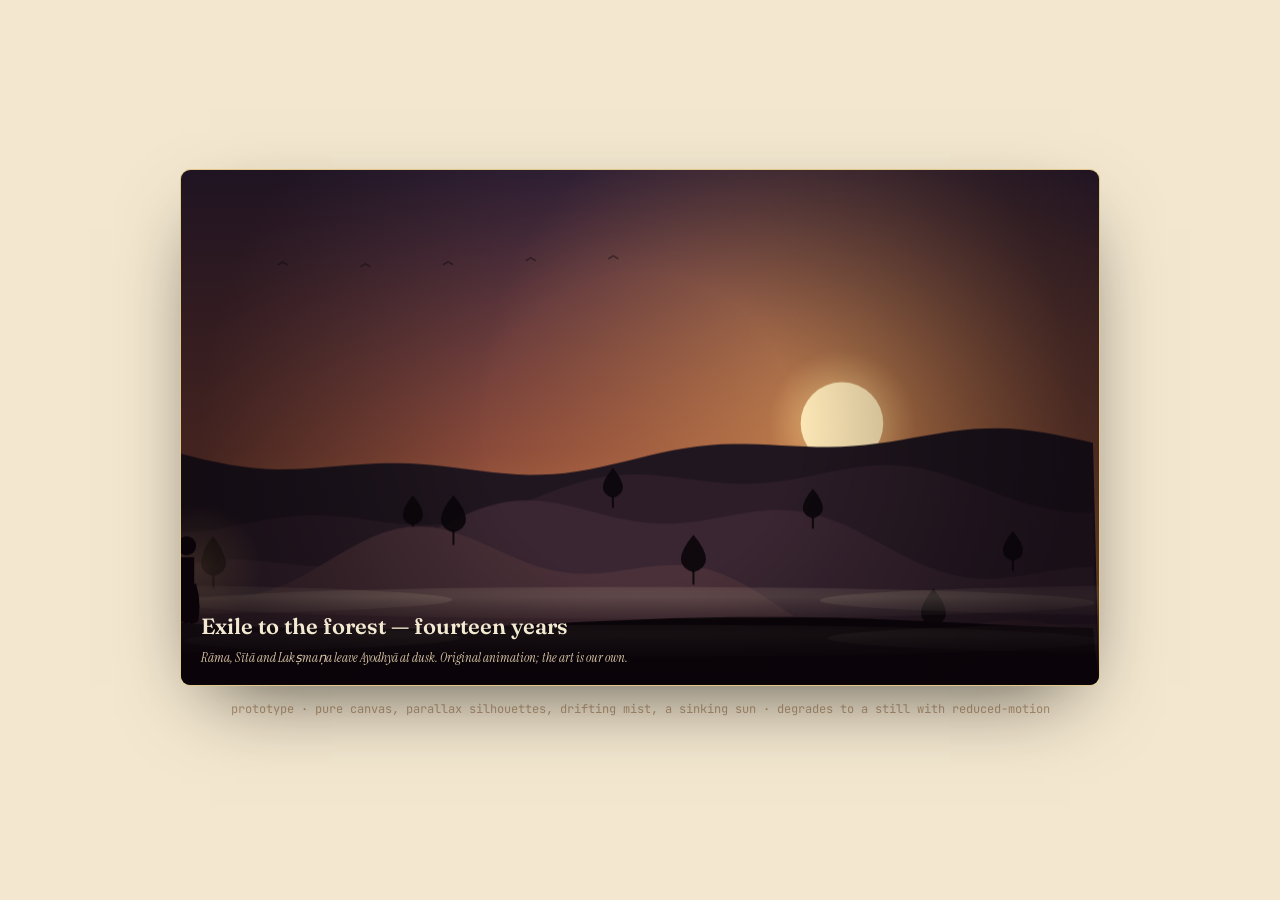
==== commit 72ae7716: "Phase 3: add the Abduction scene (flying Pushpaka Vimana + Jatayu) Second animated story scene — Rav" ====
--- a/scene-demo.html
+++ b/scene-demo.html
@@ -35,8 +35,9 @@
     <p class="note">prototype · pure canvas, parallax silhouettes, drifting mist, a sinking sun · degrades to a still with reduced-motion</p>
   </div>
   <script type="module">
-    import { mountScene, sceneExile } from "./src/story-scene.js";
-    mountScene(document.getElementById("scene"), sceneExile);
+    import { mountScene, SCENES } from "./src/story-scene.js";
+    const which = new URLSearchParams(location.search).get("s") || "ram-story-exile";
+    mountScene(document.getElementById("scene"), SCENES[which] || SCENES["ram-story-exile"]);
   </script>
 </body>
 </html>
